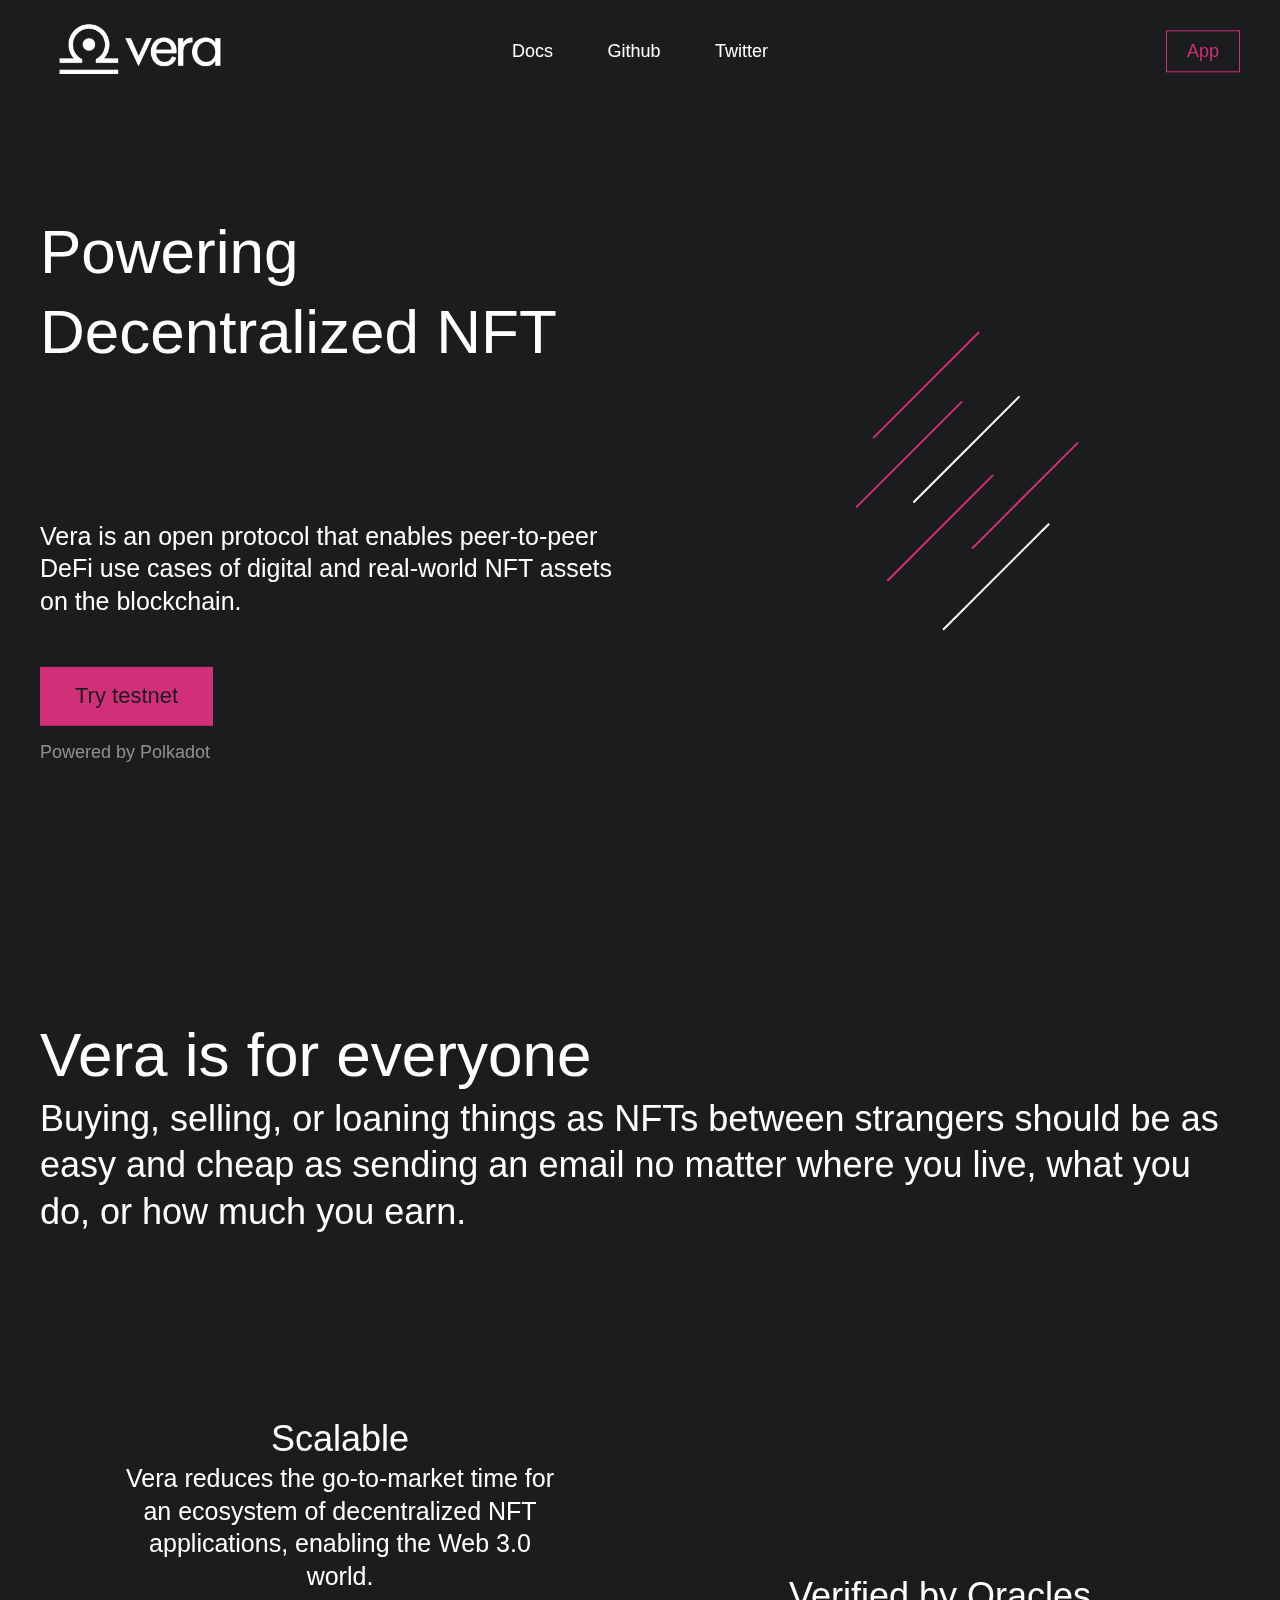
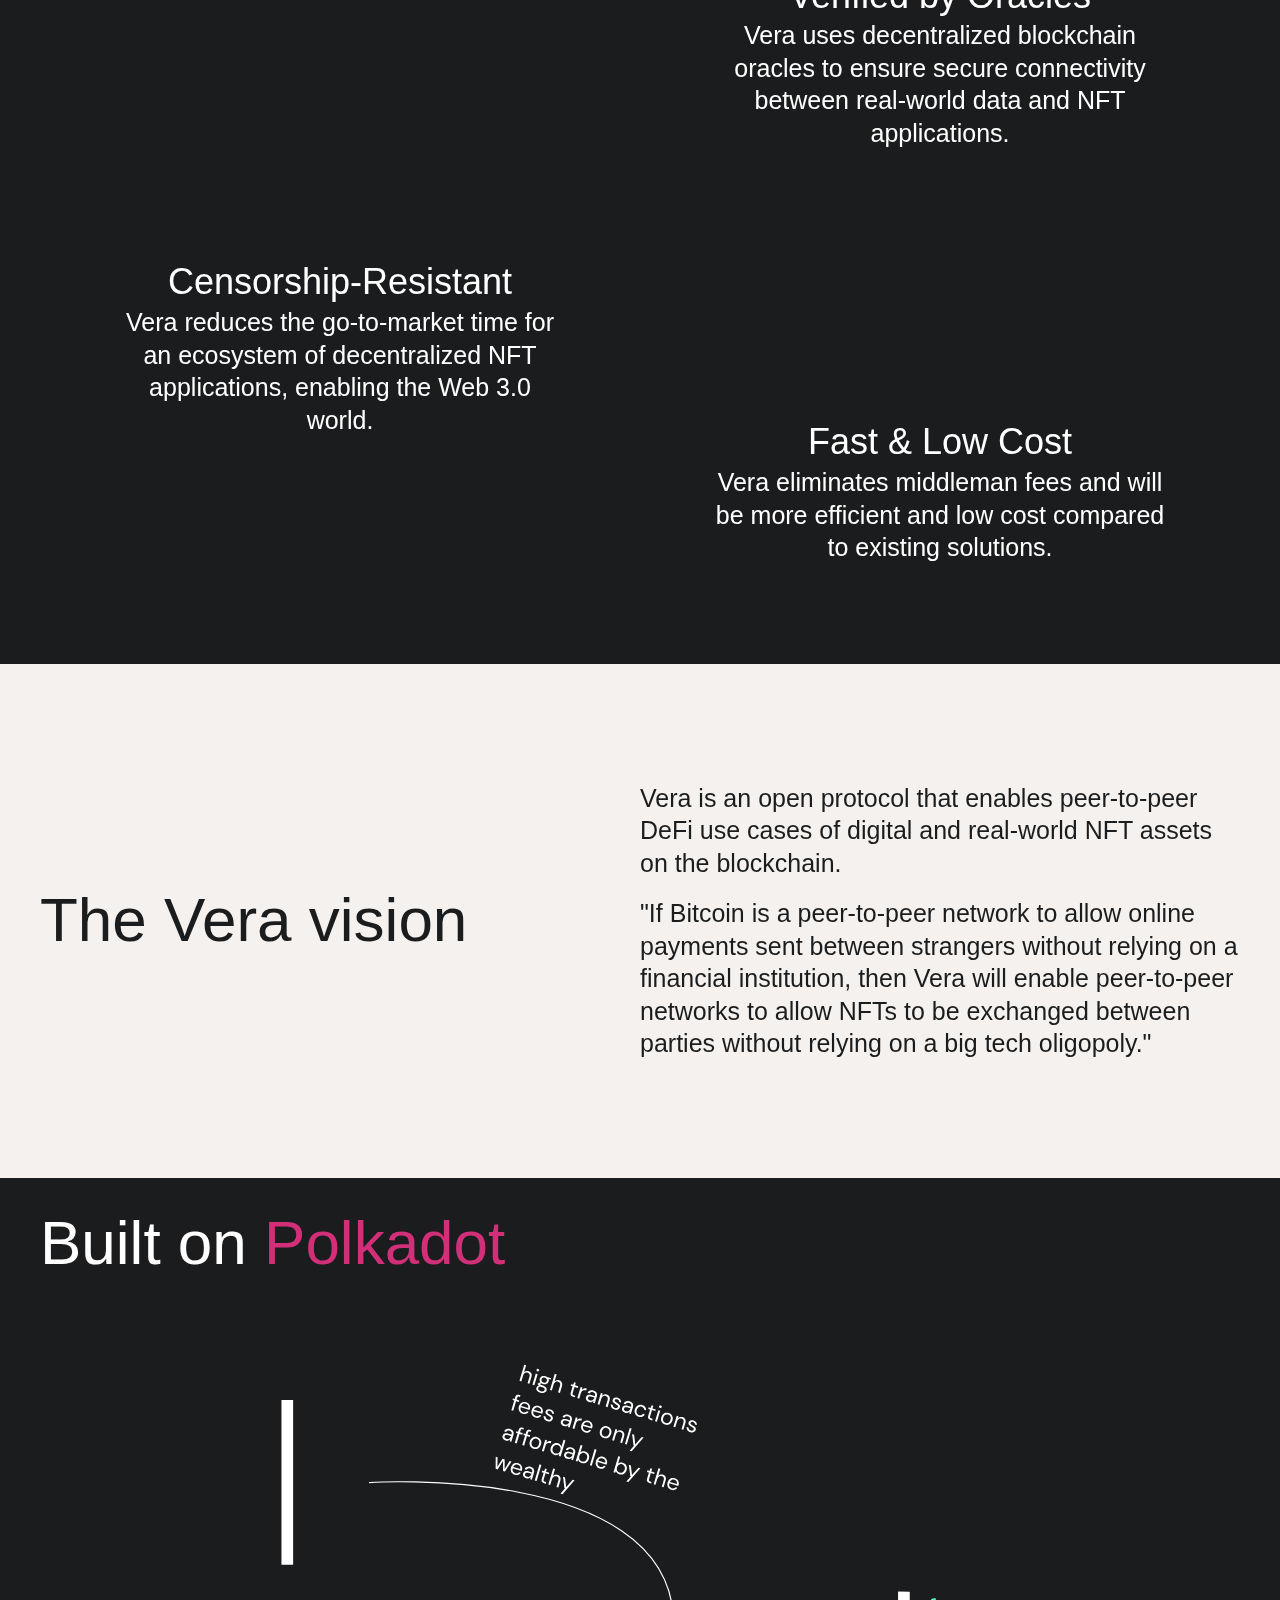
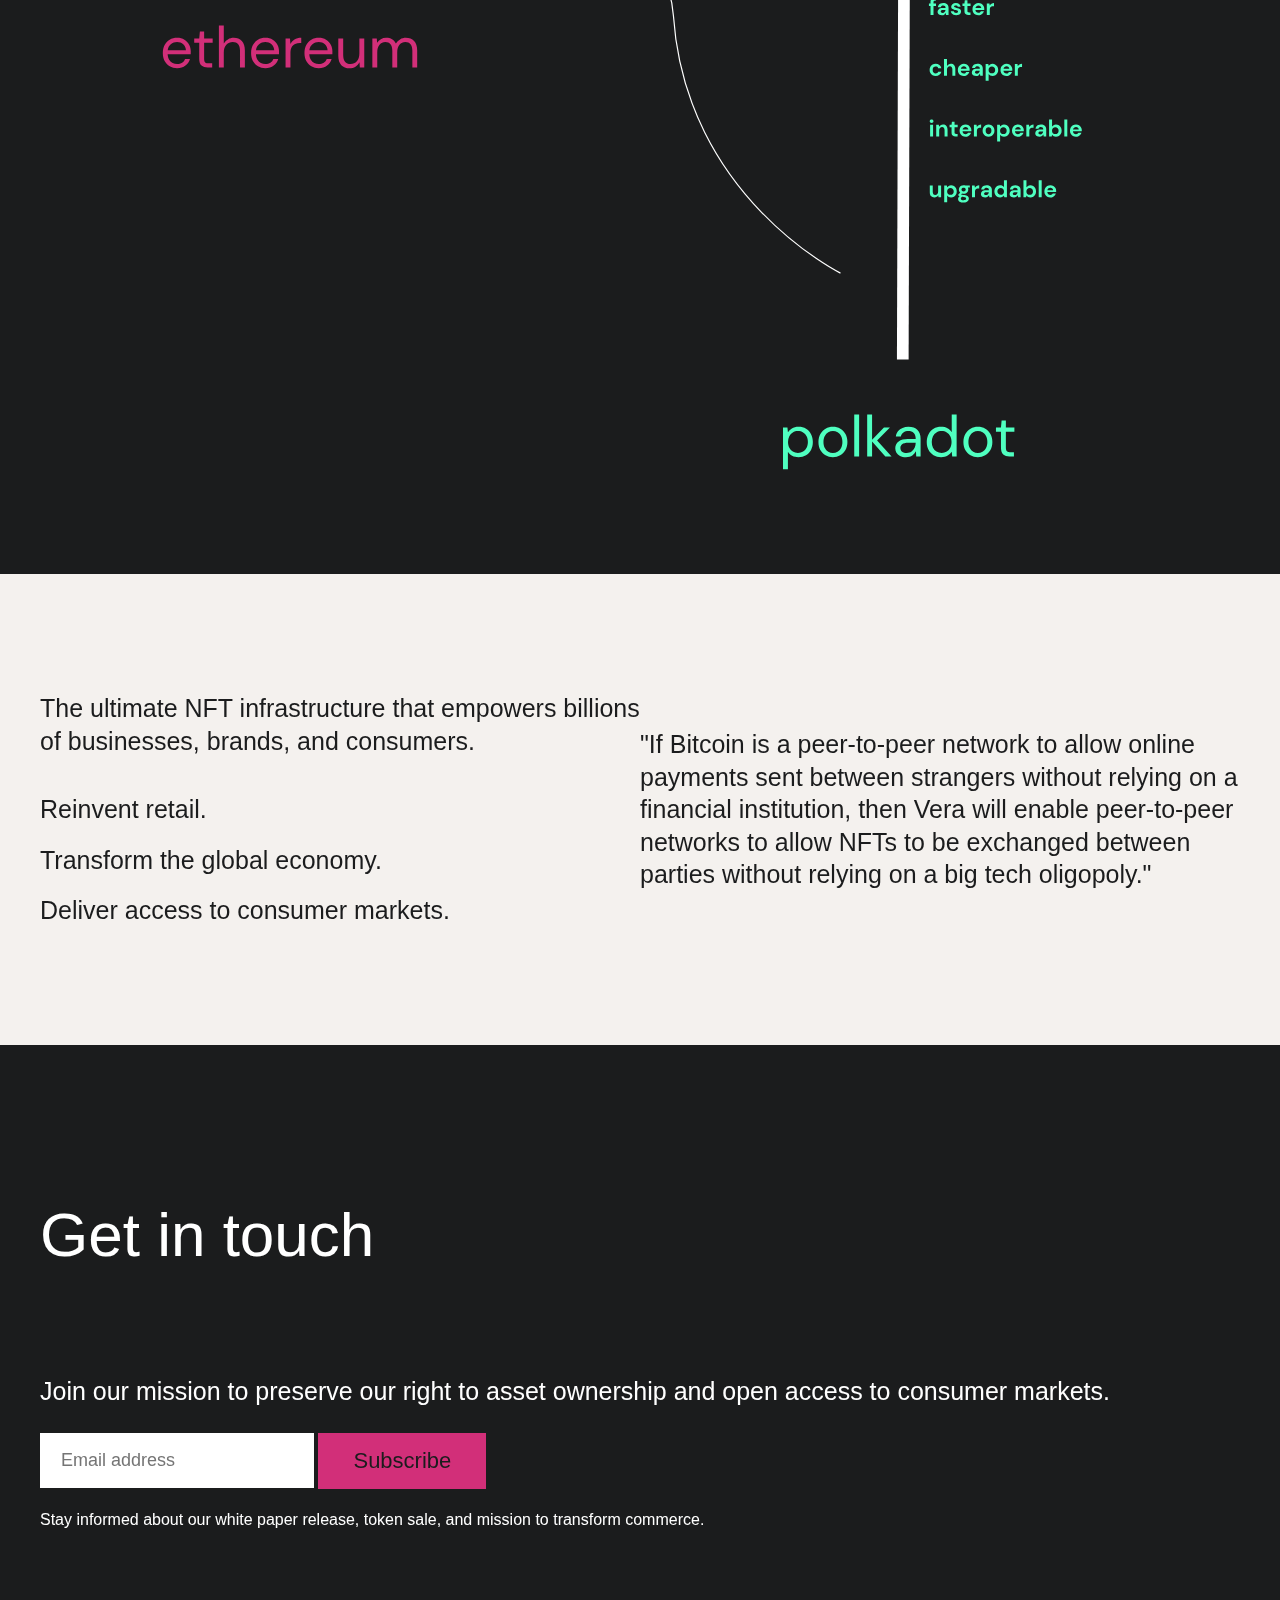
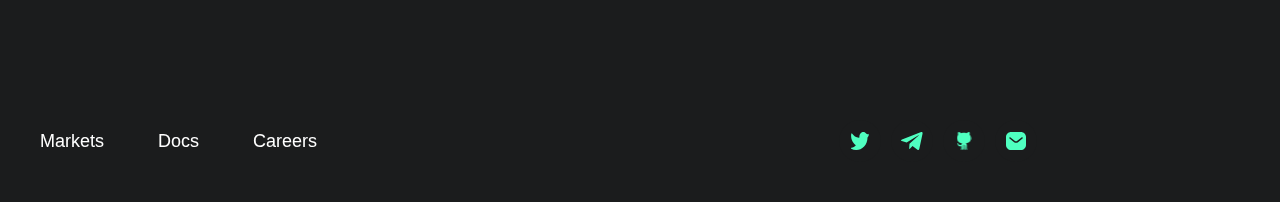
==== parallel.fi/index.html @ 207a3c3a "style fixes" ====
<!DOCTYPE html>
<html>
<head>
	<meta charset="utf-8">
	<title>Vera Protocol | Reconstructing the Real World in Web 3.0</title>
	<meta http-equiv="x-ua-compatible" content="ie=edge">
	<meta name="viewport" content="width=device-width, initial-scale=1.0, minimum-scale=1.0, maximum-scale=1.0">
	<meta name="description" content="The Parallel Protocol is a decentralized lending/borrowing and staking protocol built on top of the Polkadot ecosystem. Our platform will allow users to earn 'double interests' from staking and lending their tokens simultaneously."/>
	<link rel="icon" type="favicon" href="favicon.ico">
	<link rel="stylesheet" type="text/css" href="assets/css/style.css" >
	<script type="text/javascript" src="assets/js/app.js"></script>
</head>
<body>
	<main id="ms">
		<header class="header">
			<div class="container">
				<div class="header__logo">
					<a href="#" class="header__logo__link">
						<mark>Parallel</mark>
						<!-- <svg width="115" height="25" viewBox="0 0 115 21" fill="none" xmlns="http://www.w3.org/2000/svg">
							<desc>Parallel</desc>
							<path d="M25.16 19.7642V1.31763H32.0704C33.5645 1.31763 34.8008 1.56359 35.7791 2.0555C36.7574 2.54741 37.4866 3.22378 37.9669 4.08462C38.4472 4.94547 38.6873 5.91172 38.6873 6.98338C38.6873 8.00233 38.4561 8.94223 37.9936 9.80307C37.5311 10.6463 36.8107 11.3315 35.8324 11.8585C34.8541 12.368 33.6001 12.6228 32.0704 12.6228H28.5752V19.7642H25.16ZM28.5752 9.88213H31.857C33.0487 9.88213 33.9025 9.62739 34.4183 9.11791C34.9519 8.59087 35.2188 7.87935 35.2188 6.98338C35.2188 6.06983 34.9519 5.35832 34.4183 4.84884C33.9025 4.32179 33.0487 4.05827 31.857 4.05827H28.5752V9.88213Z" fill="white"/>
							<path d="M45.0153 20.0805C43.8769 20.0805 42.9431 19.9048 42.2138 19.5534C41.4845 19.1845 40.942 18.7014 40.5862 18.104C40.2305 17.5067 40.0526 16.8479 40.0526 16.1276C40.0526 14.9154 40.5329 13.9316 41.4934 13.1762C42.4539 12.4207 43.8947 12.043 45.8157 12.043H49.1775V11.7268C49.1775 10.8308 48.9196 10.172 48.4038 9.75037C47.8879 9.32873 47.2476 9.11791 46.4827 9.11791C45.789 9.11791 45.1843 9.28481 44.6684 9.6186C44.1526 9.93483 43.8324 10.4092 43.7079 11.0416H40.3728C40.4617 10.0929 40.7819 9.26724 41.3333 8.56451C41.9025 7.86179 42.6318 7.32595 43.5211 6.95702C44.4105 6.57052 45.4066 6.37727 46.5094 6.37727C48.3949 6.37727 49.8801 6.84283 50.9651 7.77394C52.0502 8.70506 52.5927 10.0227 52.5927 11.7268V19.7642H49.6845L49.3643 17.6561C48.973 18.3588 48.4216 18.9385 47.7101 19.3953C47.0164 19.8521 46.1181 20.0805 45.0153 20.0805ZM45.789 17.4452C46.7673 17.4452 47.5233 17.129 48.0569 16.4966C48.6083 15.8641 48.9552 15.0823 49.0975 14.1512H46.1892C45.2821 14.1512 44.6329 14.3181 44.2415 14.6519C43.8502 14.9681 43.6545 15.3634 43.6545 15.8377C43.6545 16.3472 43.8502 16.7425 44.2415 17.0236C44.6329 17.3047 45.1487 17.4452 45.789 17.4452Z" fill="white"/>
							<path d="M55.8517 19.7642V6.6935H58.8934L59.2135 9.14426C59.6938 8.30099 60.343 7.6334 61.1613 7.14149C61.9973 6.63201 62.9756 6.37727 64.0962 6.37727V9.93483H63.1356C62.3886 9.93483 61.7216 10.049 61.1346 10.2774C60.5476 10.5058 60.0851 10.9011 59.7472 11.4633C59.427 12.0254 59.2669 12.8072 59.2669 13.8086V19.7642H55.8517Z" fill="white"/>
							<path d="M70.9928 20.0805C69.8544 20.0805 68.9206 19.9048 68.1913 19.5534C67.462 19.1845 66.9195 18.7014 66.5637 18.104C66.208 17.5067 66.0301 16.8479 66.0301 16.1276C66.0301 14.9154 66.5104 13.9316 67.4709 13.1762C68.4314 12.4207 69.8722 12.043 71.7932 12.043H75.155V11.7268C75.155 10.8308 74.8971 10.172 74.3813 9.75037C73.8655 9.32873 73.2251 9.11791 72.4602 9.11791C71.7665 9.11791 71.1618 9.28481 70.6459 9.6186C70.1301 9.93483 69.8099 10.4092 69.6854 11.0416H66.3503C66.4392 10.0929 66.7594 9.26724 67.3108 8.56451C67.88 7.86179 68.6093 7.32595 69.4987 6.95702C70.388 6.57052 71.3841 6.37727 72.4869 6.37727C74.3724 6.37727 75.8576 6.84283 76.9427 7.77394C78.0277 8.70506 78.5702 10.0227 78.5702 11.7268V19.7642H75.662L75.3418 17.6561C74.9505 18.3588 74.3991 18.9385 73.6876 19.3953C72.9939 19.8521 72.0956 20.0805 70.9928 20.0805ZM71.7665 17.4452C72.7448 17.4452 73.5008 17.129 74.0344 16.4966C74.5858 15.8641 74.9327 15.0823 75.075 14.1512H72.1668C71.2596 14.1512 70.6104 14.3181 70.219 14.6519C69.8277 14.9681 69.6321 15.3634 69.6321 15.8377C69.6321 16.3472 69.8277 16.7425 70.219 17.0236C70.6104 17.3047 71.1262 17.4452 71.7665 17.4452Z" fill="white"/>
							<path d="M81.8292 19.7642V0.790587H85.2444V19.7642H81.8292Z" fill="white"/>
							<path d="M88.734 19.7642V0.790587H92.1492V19.7642H88.734Z" fill="white"/>
							<path d="M102.069 20.0805C100.735 20.0805 99.552 19.7994 98.5203 19.2372C97.4886 18.675 96.6793 17.8844 96.0923 16.8655C95.5053 15.8465 95.2119 14.6695 95.2119 13.3343C95.2119 11.9815 95.4965 10.7781 96.0657 9.72401C96.6526 8.66992 97.4531 7.853 98.4669 7.27325C99.4986 6.67593 100.708 6.37727 102.096 6.37727C103.394 6.37727 104.541 6.65836 105.537 7.22055C106.534 7.78273 107.307 8.55573 107.859 9.53955C108.428 10.5058 108.712 11.5862 108.712 12.7809C108.712 12.9741 108.704 13.1762 108.686 13.387C108.686 13.5978 108.677 13.8174 108.659 14.0458H98.6004C98.6715 15.0647 99.0272 15.8641 99.6676 16.4438C100.326 17.0236 101.117 17.3135 102.042 17.3135C102.736 17.3135 103.314 17.1641 103.776 16.8655C104.257 16.5493 104.612 16.1452 104.844 15.6533H108.312C108.063 16.479 107.645 17.2344 107.058 17.9196C106.489 18.5872 105.778 19.1142 104.924 19.5007C104.088 19.8872 103.136 20.0805 102.069 20.0805ZM102.096 9.11791C101.26 9.11791 100.521 9.35508 99.881 9.82942C99.2407 10.2862 98.8316 10.9889 98.6537 11.9376H105.244C105.191 11.0768 104.87 10.3916 104.283 9.88213C103.696 9.37265 102.967 9.11791 102.096 9.11791Z" fill="white"/>
							<path d="M111.585 19.7642V0.790587H115V19.7642H111.585Z" fill="white"/>
							<path d="M11.1873 20.9854C5.32421 21.2888 0.322107 16.8404 0.0148328 11.0495C-0.0322267 10.1626 0.033562 9.29569 0.199799 8.46231L9.02076 17.1746C9.73245 17.8775 10.8863 17.8775 11.598 17.1746C12.3097 16.4717 12.3097 15.332 11.598 14.6291L1.68032 4.83354C3.46674 2.08591 6.52102 0.198591 10.0746 0.01465C15.9377 -0.288838 20.9399 4.15959 21.2471 9.95049C21.3005 10.9561 21.2088 11.9361 20.99 12.8705L12.1198 4.10959C11.4081 3.40666 10.2542 3.40666 9.54253 4.10959C8.83083 4.81252 8.83083 5.95219 9.54253 6.65511L19.4187 16.4096C17.6129 19.025 14.6351 20.8069 11.1873 20.9854Z" fill="white"/>
						</svg> -->
						<img width="200" height="50" src="./assets/img/logo-vera-white.svg">

					</a>
				</div>
				<nav class="header__navigation">
					<ul>
						<li><a href="https://docs.qa2.us/" target="_blank">Docs</a></li>
						<li><a href="https://github.com/VeraProtocol" target="_blank">Github</a></li>
						<li><a href="https://twitter.com/veraprotocol" target="_blank">Twitter</a></li>
						<li><a href="#footer" class="scroller">Social</a></li>
					</ul>
				</nav>
				<div class="header__link">
					<a href="http://18.219.122.155/" class="btn outline" target="_blank">App</a>
				</div>
				<div class="header__mobile">
					<a href="#" id="menu">
						<span></span><span></span><span></span>
					</a>
				</div>
			</div>
		</header>
		<section class="main">
			<div class="container">
				<div class="grid">
					<div class="grid__child">
						
						<div class="main__content">
							
						<h1 class="main__content__title">
							<br>
							Powering Decentralized NFT
								<div class="main__content__title__rotate" id="rotator">
									<span><b>Lending</b></span>
									<span><b>Leasing</b></span>
									<span><b>Exchange</b></span>
								</div>
							</h1>
						</div>
						<div class="main__footer">
							<p>Vera is an open protocol that enables peer-to-peer DeFi use cases of digital and real-world NFT assets on the blockchain.</p>
							<!-- <p><span class="counter pink">$4,324,234,234.234</span> supplied in DOT (testnet)</p>
							<p><span class="counter green">$3,234,234,233.23</span> staked in DOT (testnet)</p> -->
							<div class="row">
							<a href="http://18.219.122.155/" target="_blank" class="btn solid">Try testnet</a>
						</div>
							<small class="pink">Powered by Polkadot</small>
						</div>


					</div>
					<div class="grid__child">
						<div class="svg mainlist"><span></span><span></span><span></span><span></span><span></span><span></span></div>
					</div>
				</div>
			</div>
		</section>
		<section class="solution">
			<div class="container">


				<h2>Vera is for everyone</h2>
				<h3>Buying, selling, or loaning things as NFTs between strangers should be as easy and cheap as sending an email no matter where you live, what you do, or how much you earn.
				</h3>
				<br>
				<br>
				<div class="grid">
					<div class="grid__child">
						<div class="solution__item">
							<div class="svg lend"><span></span><span></span><span></span></div>

							<h3>Scalable</h3>
							<p>Vera reduces the go-to-market time for an ecosystem of decentralized NFT applications, enabling the Web 3.0 world.</p>
						</div>
					</div>
					<div class="grid__child">
						<div class="solution__item">
							<div class="svg stake">
								<span class="dot"></span><div class="stake__container"><span></span><span></span><span></span><span></span><span></span><span></span><span></span><span></span></div></div>

							<h3>Verified by Oracles</h3>
							<p>Vera uses decentralized blockchain oracles to ensure secure connectivity between real-world data and NFT applications.</p>
						</div>
					</div>
				</div>
				<div class="grid">
					<div class="grid__child">
						<div class="solution__item">
							<div class="svg padlock">
								<div class="padlock__container">
									<div class="padlock__box">
										<span class="padlock__box__candlehide"></span>
										<span class="padlock__box__candle"></span>
										<span class="padlock__box__shadow"></span>

									</div>
									<span class="bg"></span>
								</div>

							</div>

							<h3>Censorship-Resistant</h3>
							<p>Vera reduces the go-to-market time for an ecosystem of decentralized NFT applications, enabling the Web 3.0 world.</p>
						</div>
					</div>
					<div class="grid__child">
						<div class="solution__item">
							<div class="svg double">
								<div class="circleone"></div>
								<div class="circletwo"></div>

							</div>

							<h3>Fast & Low Cost</h3>
							<p>Vera eliminates middleman fees and will be more efficient and low cost compared to existing solutions.</p>
						</div>
					</div>
				</div>
			</div>
		</section>
		<section class="lighter">
			<div class="container">
				<div class="grid">
					<div class="grid__child">
						<h2>The Vera vision</h2>
					</div>
					<div class="grid__child">
						<p>Vera is an open protocol that enables peer-to-peer DeFi use cases of digital and real-world NFT assets on the blockchain.</p>
						<p>"If Bitcoin is a peer-to-peer network to allow online payments sent between strangers without relying on a financial institution, then Vera will enable peer-to-peer networks to allow NFTs to be exchanged between parties without relying on a big tech oligopoly."</p>
						
						<br><br>

					</div>
				</div>
			</div>
			<!-- <div id="bg">
			  <div class="bg circle"></div><div class="bg circle"></div><div class="bg circle"></div><div class="bg circle"></div><div class="bg circle"></div><div class="bg triangle"></div><div class="bg triangle"></div><div class="bg triangle"></div><div class="bg triangle"></div><div class="bg triangle"></div><div class="bg circle"></div><div class="bg circle"></div><div class="bg circle"></div><div class="bg circle"></div><div class="bg circle"></div><div class="bg triangle"></div><div class="bg triangle"></div><div class="bg triangle"></div><div class="bg triangle"></div><div class="bg triangle"></div>
			</div> -->
		</section>
		<section class="built">
			<div class="container">
				<h2>Built on <strong>Polkadot</strong></h2>
				<!-- <h1>dsasas asd asd </h1> -->
				<img alt="A solution for everyone" class="solution__image" width="960" height="760" src="assets/img/sections/blockchain.svg">
			</div>
		</section>
		<!-- <section class="modular">
			<div class="container">
				<h2>Learn More About Our product: </h2>
				<div class="grid">
					<div class="grid__child">
						<ul class="modular__links">
							<li>
								<a class="underline" href="#" target="_blank">Testnet</a>
							</li>
							<li>
								<a class="underline" href="">Whitepaper (soon)</a>
							</li>
							<li>
								<a class="underline" href="#" target="_blank">Docs</a>
							</li>
						</ul>
					</div>
					<div class="grid__child">
						<div class="solutions__interest">
							<p >Get notified when our <br>product launches:</p>
							<a href="#getintouch" class="btn solid scroller">Subscribe</a>
							<a class="btn solid pinker" href="#" target="_blank">Follow us</a>
						</div>
					</div>

				</div>
			</div>
		</section> -->
		<section class="lighter">
			<div class="container">
				<div class="grid">
					<div class="grid__child">
						<p>The ultimate NFT infrastructure that empowers billions of businesses, brands, and consumers.</p>
						<br></br>
						<p>Reinvent retail.</p>
						<p>Transform the global economy.</p>
						<p>Deliver access to consumer markets.</p>
					</div>
					<div class="grid__child">
						<p>"If Bitcoin is a peer-to-peer network to allow online payments sent between strangers without relying on a financial institution, then Vera will enable peer-to-peer networks to allow NFTs to be exchanged between parties without relying on a big tech oligopoly."</p>
						
						<!-- <div class="svg rounds">
							<img src="[data-uri]">
							<div class="rounds__first"></div>
							<div class="rounds__second"></div>
						</div> -->
					</div>
				</div>
			</div>
		</section>
		<!-- <section class="team">
			<div class="container">
				<h2>Team</h2>
				<div class="grid" data-grid="4">
					<div class="grid__child">
						<div class="team__profile">
							<img width="139" height="126" src="assets/img/icons/team.png">
							<p class="team__profile__title">Yubo</p>
						</div>
					</div>
					<div class="grid__child">
						<div class="team__profile">
							<img width="139" height="126" src="assets/img/icons/team.png">
							<p class="team__profile__title">Zhou</p>
						</div>
					</div>
					<div class="grid__child">
						<div class="team__profile">
							<img width="139" height="126" src="assets/img/icons/team.png">
							<p class="team__profile__title">Remi</p>
						</div>
					</div>
					<div class="grid__child">
						<div class="team__profile">
							<img width="139" height="126" src="assets/img/icons/team.png">
							<p class="team__profile__title">R</p>
						</div>
					</div>
					<div class="grid__child">
						<div class="team__profile">
							<img width="139" height="126" src="assets/img/icons/team.png">
							<p class="team__profile__title">KC</p>
						</div>
					</div>
					<div class="grid__child">
						<div class="team__profile">
							<img width="139" height="126" src="assets/img/icons/team.png">
							<p class="team__profile__title">CJ</p>
						</div>
					</div>
					<div class="grid__child">
						<div class="team__profile">
							<img width="139" height="126" src="assets/img/icons/team.png">
							<p class="team__profile__title">Hai</p>
						</div>
					</div>
					<div class="grid__child">
						<div class="team__profile">
							<img width="139" height="126" src="assets/img/icons/team.png">
							<p class="team__profile__title">Li</p>
						</div>
					</div>
				</div>
			</div>
		</section> -->
		<section class="getintouch" id="getintouch">
			<div class="container">
				<h2>Get in touch</h2>
				<!-- <p>if you are a large token holder or validator, we’d love to get in touch! <br>Please reach us out at team@parallel.fi</p> -->
				<form class="suscribe" action="#" method="post" autocomplete="off">
					<p>Join our mission to preserve our right to asset ownership and open access to consumer markets.</p>
					<div class="suscribe__form">
						<div id="mce-responses" class="clear">
							<div class="response" id="mce-error-response" style="display:none"></div>
							<div class="response" id="mce-success-response" style="display:none"></div>
						</div>
						<input type="#" type="email" value="" name="EMAIL" id="mce-EMAIL" placeholder="Email address">
						<button type="submit" class="btn solid" name="subscribe" id="mc-embedded-subscribe">Subscribe</button>
						<br><br>
						<h5>Stay informed about our white paper release, token sale, and mission to transform commerce.</h5>
					</div>
				</form>
			</div>
		</section>
		<footer class="footer" id="footer">
			<div class="container">
				<div class="grid">
					<div class="grid__child">
						<nav class="footer__links">
							<ul>
								<li>
									<a href="#">Markets</a>
								</li>
								<li>
									<a href="https://docs.qa2.us/" target="_blank">Docs</a>
								</li>
								<li>
									<a href="#" target="_blank">Careers</a>
								</li>
							</ul>
						</nav>
					</div>
					<div class="grid__child">
						<nav class="footer__social">
							<ul>
								<li>
									<a href="https://twitter.com/veraprotocol" target="_blank">
										<svg width="18" height="18" viewBox="0 0 18 18" fill="none" xmlns="http://www.w3.org/2000/svg">
											<path d="M5.07303 17.993C6.55074 18.0487 8.02338 17.7704 9.4039 17.1745C10.7844 16.5787 12.0448 15.6774 13.1106 14.524C14.1764 13.3706 15.0259 11.9884 15.609 10.4591C16.1921 8.92983 16.4969 7.28452 16.5055 5.6204C17.1827 4.67717 17.6855 3.5911 17.9845 2.42601C18.0068 2.33396 18.005 2.23661 17.9793 2.14569C17.9536 2.05476 17.9051 1.97414 17.8396 1.91352C17.7742 1.85291 16.3195 3.25687 16.2353 3.24602C16.151 3.23517 17.4408 1.80998 17.3649 1.85237C17.0106 2.04432 16.6118 2.10633 16.2245 2.02965C15.8373 1.95297 15.4811 1.74147 15.2063 1.42496C14.8555 0.992565 14.4312 0.643828 13.9584 0.399408C13.4856 0.154989 12.9741 0.0198604 12.4541 0.00202928C11.9341 -0.0158019 11.4162 0.0840274 10.9311 0.295602C10.446 0.507176 10.0036 0.82619 9.63001 1.23374C9.11855 1.79125 8.74392 2.4882 8.54254 3.25687C8.34117 4.02553 8.31989 4.83975 8.48077 5.6204C5.13299 5.84536 2.83451 4.05695 0.995721 1.60492C0.940481 1.53451 0.868219 1.48373 0.787762 1.45878C0.707304 1.43383 0.622131 1.43578 0.542646 1.46441C0.46316 1.49304 0.392801 1.5471 0.34016 1.61999C0.28752 1.69288 0.254877 1.78145 0.246216 1.87487C-0.104082 4.06193 0.14861 6.31726 0.970356 8.33796C1.7921 10.3587 3.14355 12.048 4.84318 13.179C3.70357 14.65 2.1032 15.5687 0.376131 15.7435C0.283604 15.7607 0.19819 15.8101 0.131844 15.8848C0.0654969 15.9594 0.0215382 16.0555 0.00611911 16.1596C-0.00929994 16.2637 0.00459264 16.3707 0.0458525 16.4655C0.0871123 16.5603 0.153674 16.6382 0.236223 16.6883C1.73875 17.5334 3.39337 17.9798 5.07303 17.993Z" fill="#4FFFC0"/>
										</svg>
									</a>
								</li>
								<li>
									<a href="https://t.me/veraprotocol" target="_blank">
										<svg width="22" height="18" viewBox="0 0 22 18" fill="none" xmlns="http://www.w3.org/2000/svg">
											<path d="M8.47542 11.8632L8.11812 16.8888C8.62932 16.8888 8.85071 16.6692 9.11621 16.4055L11.5129 14.115L16.4791 17.7519C17.3899 18.2595 18.0316 17.9922 18.2773 16.914L21.537 1.63926L21.5379 1.63836C21.8268 0.291963 21.0511 -0.234534 20.1637 0.0957645L1.00275 7.43163C-0.304938 7.93922 -0.285138 8.66822 0.780456 8.99852L5.67913 10.5222L17.0578 3.40235C17.5933 3.04775 18.0802 3.24395 17.6797 3.59855L8.47542 11.8632Z" fill="#4FFFC0"/>
										</svg>
									</a>
								</li>
								<li>
									<a href="https://github.com/VeraProtocol" target="_blank">
										<svg width="15" height="18" viewBox="0 0 15 18" fill="none" xmlns="http://www.w3.org/2000/svg">
											<path d="M14.2745 7.54786C14.3413 7.12522 14.3829 6.6618 14.3934 6.14216C14.3894 3.914 13.3228 3.12557 13.1175 2.75595C13.4198 1.0677 13.0675 0.299763 12.9036 0.0368787C12.2993 -0.177641 10.8009 0.590554 9.98226 1.13133C8.64749 0.740613 5.82672 0.778748 4.7689 1.23246C2.81716 -0.16508 1.78488 0.0480108 1.78488 0.0480108C1.78488 0.0480108 1.11751 1.24472 1.60845 2.99544C0.966285 3.81377 0.487639 4.39234 0.487639 5.927C0.487639 6.29455 0.510467 6.64187 0.549204 6.97602C1.10224 9.88385 3.40634 11.1383 5.66963 11.3547C5.32904 11.6134 4.92016 12.1032 4.8636 12.6707C4.43565 12.9473 3.57482 13.0388 2.90543 12.8284C1.9675 12.532 1.60845 10.6747 0.203881 10.9396C-0.100035 10.9965 -0.039635 11.1969 0.223551 11.3678C0.651463 11.6454 1.05448 11.9904 1.36513 12.7287C1.60371 13.2955 2.10553 14.3076 3.69209 14.3076C4.32192 14.3076 4.76307 14.2331 4.76307 14.2331C4.76307 14.2331 4.77507 15.6775 4.77507 16.2409C4.77507 16.8892 3.90014 17.0712 3.90014 17.3822C3.90014 17.5059 4.18973 17.5177 4.42245 17.5177C4.88237 17.5177 5.83928 17.1346 5.83928 16.4607C5.83928 15.9253 5.84782 14.126 5.84782 13.8108C5.84782 13.1223 6.2168 12.9031 6.2168 12.9031C6.2168 12.9031 6.26197 16.5785 6.128 17.0713C5.97091 17.6507 5.68633 17.5684 5.68633 17.8263C5.68633 18.2111 6.83674 17.9204 7.21832 17.078C7.51351 16.42 7.38131 12.8158 7.38131 12.8158L7.68907 12.8091C7.68907 12.8091 7.6926 14.4598 7.682 15.2139C7.6709 15.995 7.59031 16.9825 8.05425 17.4485C8.35876 17.755 9.29168 18.2929 9.29168 17.8013C9.29168 17.5165 8.63839 17.2811 8.63839 16.5094V12.9543C9.03527 12.9543 9.11729 14.1229 9.11729 14.1229L9.26036 16.2939C9.26036 16.2939 9.16536 17.0861 10.1162 17.4168C10.4518 17.5343 11.1699 17.5663 11.2036 17.369C11.2373 17.1711 10.3389 16.8786 10.3304 16.2654C10.3258 15.892 10.3471 15.6734 10.3471 14.049C10.3471 12.4255 10.129 11.8249 9.36905 11.3463C11.573 11.1202 13.8621 10.1359 14.2745 7.54786Z" fill="#4FFFC0"/>
										</svg>

									</a>
								</li-->
<!-- 
								<li>
									<a href="#" target="_blank">
										<svg width="18" height="18" viewBox="0 0 18 18" fill="none" xmlns="http://www.w3.org/2000/svg">
											<g clip-path="url(#clip0)">
											<path d="M17.9955 18.0002V17.9994H18V11.3979C18 8.16841 17.3048 5.68066 13.5293 5.68066C11.7143 5.68066 10.4963 6.67666 9.99901 7.62091H9.94651V5.98216H6.36676V17.9994H10.0943V12.0489C10.0943 10.4822 10.3913 8.96716 12.3315 8.96716C14.2433 8.96716 14.2718 10.7552 14.2718 12.1494V18.0002H17.9955Z" fill="#4FFFC0"/>
											<path d="M0.296997 5.98291H4.029V18.0002H0.296997V5.98291Z" fill="#4FFFC0"/>
											<path d="M2.1615 0C0.96825 0 0 0.96825 0 2.1615C0 3.35475 0.96825 4.34325 2.1615 4.34325C3.35475 4.34325 4.323 3.35475 4.323 2.1615C4.32225 0.96825 3.354 0 2.1615 0V0Z" fill="#4FFFC0"/>
											</g>
											<defs>
											<clipPath id="clip0">
											<rect width="18" height="18" fill="white"/>
											</clipPath>
											</defs>
										</svg>
									</a>
								</li>
								<li>
									<a href="#" target="_blank">
										<svg width="24" height="18" viewBox="0 0 24 18" fill="none" xmlns="http://www.w3.org/2000/svg">
											<path d="M21.6603 2.11547L23.5385 0.379895V0H17.032L12.395 11.1486L7.1194 0H0.297173V0.379895L2.49115 2.93116C2.70496 3.11968 2.81677 3.39537 2.78833 3.67295V13.6989C2.856 14.0599 2.73438 14.4313 2.47154 14.6937L0 17.5869V17.9621H7.0076V17.5822L4.53606 14.6937C4.26831 14.4303 4.14179 14.0656 4.19573 13.6989V5.02674L10.3471 17.9668H11.0621L16.3514 5.02674V15.3351C16.3514 15.6069 16.3514 15.6628 16.167 15.8409L14.2643 17.6192V18H23.4953V17.6201L21.6613 15.8855C21.5004 15.768 21.4171 15.5709 21.4514 15.3796V2.62137C21.4171 2.42905 21.4994 2.232 21.6603 2.11547V2.11547Z" fill="#4FFFC0"/>
										</svg>
									</a>
								</li> -->
								<li>
									<a href="mailto:hello@veraprotocol.org" target="_blank">
										<svg width="20" height="18" viewBox="0 0 20 18" fill="none" xmlns="http://www.w3.org/2000/svg">
											<path d="M14.939 0C16.28 0 17.57 0.53 18.519 1.481C19.469 2.43 20 3.71 20 5.05V12.95C20 15.74 17.73 18 14.939 18H5.06C2.269 18 0 15.74 0 12.95V5.05C0 2.26 2.259 0 5.06 0H14.939ZM16.07 5.2C15.86 5.189 15.66 5.26 15.509 5.4L11 9C10.42 9.481 9.589 9.481 9 9L4.5 5.4C4.189 5.17 3.759 5.2 3.5 5.47C3.23 5.74 3.2 6.17 3.429 6.47L3.56 6.6L8.11 10.15C8.67 10.59 9.349 10.83 10.06 10.83C10.769 10.83 11.46 10.59 12.019 10.15L16.53 6.54L16.61 6.46C16.849 6.17 16.849 5.75 16.599 5.46C16.46 5.311 16.269 5.22 16.07 5.2Z" fill="#4FFFC0"/>
										</svg>

									</a>
								</li>
							</ul>
						</nav>
					</div>
				</div>
			</div>
		</footer>
	</main>
	<!-- <script> ms.init({cancelOnTouch: true, wrapperDamper: 0.06}); </script> -->

</body>
</html>
---- parallel.fi/assets/css/style.css ----
@import url("https://fonts.googleapis.com/css2?family=DM+Sans&display=swap");
html, body, div, span, applet, object, iframe,
h1, h2, h3, h4, h5, h6, p, blockquote, pre,
a, abbr, acronym, address, big, cite, code,
del, dfn, em, img, ins, kbd, q, s, samp,
small, strike, strong, sub, sup, tt, var,
b, u, i, center,
dl, dt, dd, ol, ul, li,
fieldset, form, label, legend,
table, caption, tbody, tfoot, thead, tr, th, td,
article, aside, canvas, details, embed,
figure, figcaption, footer, header, hgroup,
menu, nav, output, ruby, section, summary,
time, mark, audio, video {
  margin: 0;
  padding: 0;
  border: 0;
  font-size: 100%;
  font: inherit;
  font-family: inherit;
  vertical-align: baseline;
  color: inherit; }

a {
  text-decoration: none; }

p {
  color: inherit; }

/* HTML5 display-role reset for older browsers */
article, aside, details, figcaption, figure,
footer, header, hgroup, menu, nav, section {
  display: block; }

body {
  line-height: 1; }

ol, ul {
  list-style: none; }

blockquote, q {
  quotes: none; }

blockquote:before, blockquote:after,
q:before, q:after {
  content: '';
  content: none; }

table {
  border-collapse: collapse;
  border-spacing: 0; }

.grid, section, .header, .header__navigation ul li, .getintouch form .suscribe__form input, .getintouch form .suscribe__form button {
  -webkit-box-sizing: border-box;
  -moz-box-sizing: border-box;
  box-sizing: border-box; }

.header {
  max-width: 100%;
  width: 100%; }

.grid__child, .btn.solid, .header__navigation, .header__navigation ul li, .modular__links li a {
  display: inline-block;
  vertical-align: middle; }

.svg.rounds > div, .svg.stake .dot, .svg.stake .stake__container, .svg.double .circleone, .svg.double .circletwo, .footer__social ul li a svg {
  top: 50%;
  left: 50%;
  -webkit-transform: translate(-50%, -50%);
  -ms-transform: translate(-50%, -50%);
  transform: translate(-50%, -50%); }

.svg.stake .stake__container span:first-of-type + span + span + span, .svg.stake .stake__container span:first-of-type + span + span + span + span + span + span + span, .header__navigation ul li a:before, .footer__links ul li a:before {
  -webkit-transform: translateX(-50%);
  -ms-transform: translateX(-50%);
  transform: translateX(-50%); }

.svg.stake .stake__container span:first-of-type + span, .svg.stake .stake__container span:first-of-type + span + span + span + span + span, .header__logo, .header__link, .main > .container {
  top: 50%;
  -webkit-transform: translateY(-50%);
  -ms-transform: translateY(-50%);
  transform: translateY(-50%); }

.header__logo__link mark {
  overflow: hidden;
  width: 0px;
  height: 0px;
  text-indent: 100%;
  white-space: nowrap;
  display: block; }

.container {
  position: relative;
  max-width: 1200px;
  margin: 0px auto; }
  @media only screen and (max-width: 1250px) {
    .container {
      max-width: 940px; } }
  @media only screen and (max-width: 1250px) {
    .container {
      max-width: 100%;
      padding: 0px 25px; } }
  @media only screen and (max-width: 767px) {
    .container {
      padding: 0px 15px; } }

.grid {
  font-size: 0px; }
  .grid:after {
    display: table;
    clear: both;
    content: ''; }
  .grid__child {
    max-width: 50%;
    width: 100%; }
    .grid__child:first-of-type {
      text-align: left; }
      .grid__child:first-of-type + div {
        text-align: center; }
    @media only screen and (max-width: 767px) {
      .grid__child {
        max-width: 100%; } }
  [data-grid='4'] .grid__child {
    max-width: 25%;
    text-align: center; }
    @media only screen and (max-width: 767px) {
      [data-grid='4'] .grid__child {
        max-width: 50%; } }

.center {
  text-align: center; }

.right {
  text-align: right; }

.left {
  text-align: left; }

body {
  font-family: 'DM Sans', sans-serif;
  line-height: 1.3; }

h1, h2 {
  font-size: 62px; }
  @media only screen and (max-width: 1250px) {
    h1, h2 {
      font-size: 50px; } }
  @media only screen and (max-width: 767px) {
    h1, h2 {
      font-size: 40px; } }
  @media only screen and (max-width: 320px) {
    h1, h2 {
      font-size: 35px; } }

h3 {
  font-size: 36px; }
  @media only screen and (max-width: 1250px) {
    h3 {
      font-size: 29px; } }
  @media only screen and (max-width: 767px) {
    h3 {
      font-size: 25px; } }

p {
  font-size: 25px; }
  @media only screen and (max-width: 1250px) {
    p {
      font-size: 20px; } }
  @media only screen and (max-width: 767px) {
    p {
      font-size: 17px; } }

ul li a {
  font-size: 18px; }
  @media only screen and (max-width: 1250px) {
    ul li a {
      font-size: 15px; } }
  @media only screen and (max-width: 767px) {
    ul li a {
      font-size: 13px; } }

.pink {
  color: #D22F79; }

.green {
  color: #D22F79; }

.white {
  color: #fff; }

body {
  background: #1B1C1D;
  color: #fff; }

svg, main, path {
  will-change: transform; }

section {
  padding: 100px 0px; }
  @media only screen and (max-width: 767px) {
    section {
      padding: 50px 0px; } }

.btn.outline {
  border: 1px solid #D22F79;
  font-size: 18px;
  color: #D22F79;
  padding: 10px 20px;
  -webkit-transition: all 0.5s ease;
  transition: all 0.5s ease; }
  @media only screen and (max-width: 767px) {
    .btn.outline {
      font-size: 15px;
      padding: 8px 16px; } }
  @media only screen and (min-width: 1024px) {
    .btn.outline:hover {
      background: #D22F79;
      color: #fff; } }
.btn.solid {
  font-size: 22px;
  background: #D22F79;
  color: #1B1C1D;
  padding: 15px 35px;
  -webkit-transition: all 0.5s ease;
  transition: all 0.5s ease; }
  @media only screen and (max-width: 767px) {
    .btn.solid {
      font-size: 15px;
      padding: 8px 16px; } }
  @media only screen and (min-width: 1024px) {
    .btn.solid:hover {
      background: #D22F79;
      color: #fff; } }
  .btn.solid.pinker {
    background: #D22F79;
    -webkit-transition: all 0.5s ease;
    transition: all 0.5s ease; }
    @media only screen and (min-width: 1024px) {
      .btn.solid.pinker:hover {
        background: #D22F79; } }

@-webkit-keyframes logo {
  0% {
    transform: translate3d(0, 0, 0); }
  50% {
    transform: translate3d(0, 2px, 0); }
  100% {
    transform: translate3d(0, 0, 0); } }
@keyframes logo {
  0% {
    transform: translate3d(0, 0, 0); }
  50% {
    transform: translate3d(0, 2px, 0); }
  100% {
    transform: translate3d(0, 0, 0); } }
@-webkit-keyframes svg-mainlist {
  0% {
    width: 0px; }
  100% {
    width: 150px; } }
@keyframes svg-mainlist {
  0% {
    width: 0px; }
  100% {
    width: 150px; } }
@-webkit-keyframes rotates {
  0% {
    -webkit-transform: rotate(0deg);
    transform: rotate(0deg); }
  50% {
    -webkit-transform: rotate(90deg);
    transform: rotate(90deg); }
  100% {
    -webkit-transform: rotate(360deg);
    transform: rotate(360deg); } }
@keyframes rotates {
  0% {
    -webkit-transform: rotate(0deg);
    transform: rotate(0deg); }
  50% {
    -webkit-transform: rotate(90deg);
    transform: rotate(90deg); }
  100% {
    -webkit-transform: rotate(360deg);
    transform: rotate(360deg); } }
@-webkit-keyframes sizing {
  0% {
    width: 90%;
    height: 90%; }
  100% {
    width: 50%;
    height: 50%; } }
@keyframes sizing {
  0% {
    width: 90%;
    height: 90%; }
  100% {
    width: 50%;
    height: 50%; } }
@-webkit-keyframes lend {
  0% {
    height: 0%; }
  100% {
    height: 100%; } }
@keyframes lend {
  0% {
    height: 0%; }
  100% {
    height: 100%; } }
@-webkit-keyframes stake {
  0% {
    -webkit-transform: rotate(0deg) scale(0);
    transform: rotate(0deg) scale(0); }
  50% {
    -webkit-transform: rotate(90deg) scale(1);
    transform: rotate(90deg) scale(1); }
  100% {
    -webkit-transform: rotate(360deg) scale(0.95);
    transform: rotate(360deg) scale(0.95); } }
@keyframes stake {
  0% {
    -webkit-transform: rotate(0deg) scale(0);
    transform: rotate(0deg) scale(0); }
  50% {
    -webkit-transform: rotate(90deg) scale(1);
    transform: rotate(90deg) scale(1); }
  100% {
    -webkit-transform: rotate(360deg) scale(0.95);
    transform: rotate(360deg) scale(0.95); } }
@-webkit-keyframes double {
  0% {
    -webkit-transform: rotate(0deg) scale(0);
    transform: rotate(0deg) scale(0); }
  100% {
    -webkit-transform: rotate(360deg) scale(0.95);
    transform: rotate(360deg) scale(0.95); } }
@keyframes double {
  0% {
    -webkit-transform: rotate(0deg) scale(0);
    transform: rotate(0deg) scale(0); }
  100% {
    -webkit-transform: rotate(360deg) scale(0.95);
    transform: rotate(360deg) scale(0.95); } }
@-webkit-keyframes rotateText {
  0% {
    transform: translate3d(0, 0, 0); }
  25% {
    transform: translate3d(0, -70px, 0); }
  50% {
    transform: translate3d(0, -70px, 0); }
  75% {
    transform: translate3d(0, -70px, 0); }
  100% {
    transform: translate3d(0, -70px, 0); } }
@keyframes rotateText {
  0% {
    transform: translate3d(0, 0, 0); }
  25% {
    transform: translate3d(0, -70px, 0); }
  50% {
    transform: translate3d(0, -70px, 0); }
  75% {
    transform: translate3d(0, -70px, 0); }
  100% {
    transform: translate3d(0, -70px, 0); } }
@-webkit-keyframes rotateText {
  0% {
    transform: translate3d(0, 0, 0); }
  25% {
    transform: translate3d(0, -70px, 0); }
  50% {
    transform: translate3d(0, -70px, 0); }
  75% {
    transform: translate3d(0, -70px, 0); }
  100% {
    transform: translate3d(0, -70px, 0); } }
@keyframes closecandle {
  0% {
    bottom: -1px;
    height: 75px;
    right: -20px;
    width: 79px;
    transform: rotate(-180deg); }
  50% {
    bottom: -1px;
    right: -20px;
    height: 60px;
    width: 60px;
    transform: rotate(-60deg); }
  100% {
    bottom: -1px;
    right: 0px;
    height: 15px;
    width: 30px;
    transform: rotate(0deg); } }
@-webkit-keyframes closecandle {
  0% {
    bottom: -1px;
    height: 75px;
    right: -20px;
    width: 79px;
    transform: rotate(-180deg); }
  50% {
    bottom: -1px;
    right: -20px;
    height: 60px;
    width: 60px;
    transform: rotate(-60deg); }
  100% {
    bottom: -1px;
    right: 0px;
    height: 15px;
    width: 30px;
    transform: rotate(0deg); } }
@keyframes candleBase {
  0% {
    height: 0px; }
  100% {
    height: 43px; } }
@-webkit-keyframes candleBase {
  0% {
    height: 0px; }
  100% {
    height: 43px; } }
.header__logo__link svg path {
  -webkit-animation-name: logo;
  animation-name: logo;
  -webkit-animation-duration: 2s;
  animation-duration: 2s;
  -webkit-animation-timing-function: cubic-bezier(0.445, 0.05, 0.55, 0.95);
  animation-timing-function: cubic-bezier(0.445, 0.05, 0.55, 0.95);
  -webkit-animation-iteration-count: 1;
  animation-iteration-count: 1; }

.svg.mainlist span {
  -webkit-animation-name: svg-mainlist;
  animation-name: svg-mainlist;
  -webkit-animation-duration: 1s;
  animation-duration: 1s;
  -webkit-animation-timing-function: cubic-bezier(0.445, 0.05, 0.55, 0.95);
  animation-timing-function: cubic-bezier(0.445, 0.05, 0.55, 0.95);
  -webkit-animation-iteration-count: 1;
  animation-iteration-count: 1; }

.svg.lend.visible span {
  -webkit-animation-name: lend;
  animation-name: lend;
  -webkit-animation-duration: 1s;
  animation-duration: 1s;
  -webkit-animation-timing-function: cubic-bezier(0.445, 0.05, 0.55, 0.95);
  animation-timing-function: cubic-bezier(0.445, 0.05, 0.55, 0.95);
  -webkit-animation-iteration-count: 1;
  animation-iteration-count: 1;
  animation-fill-mode: forwards; }

#bg {
  left: 0px;
  top: 0px;
  position: absolute;
  z-index: 0;
  -moz-opacity: 0.22;
  -khtml-opacity: 0.22;
  opacity: 0.22;
  -moz-opacity: 0.35;
  -khtml-opacity: 0.35;
  opacity: 0.35;
  -moz-opacity: 0.72;
  -khtml-opacity: 0.72;
  opacity: 0.72;
  -moz-opacity: 0.65;
  -khtml-opacity: 0.65;
  opacity: 0.65;
  -moz-opacity: 0.1;
  -khtml-opacity: 0.1;
  opacity: 0.1;
  -moz-opacity: 0.94;
  -khtml-opacity: 0.94;
  opacity: 0.94;
  -moz-opacity: 0.21;
  -khtml-opacity: 0.21;
  opacity: 0.21;
  -moz-opacity: 0.95;
  -khtml-opacity: 0.95;
  opacity: 0.95;
  -moz-opacity: 0.67;
  -khtml-opacity: 0.67;
  opacity: 0.67;
  -moz-opacity: 0.52;
  -khtml-opacity: 0.52;
  opacity: 0.52;
  -moz-opacity: 0.66;
  -khtml-opacity: 0.66;
  opacity: 0.66;
  -moz-opacity: 0.14;
  -khtml-opacity: 0.14;
  opacity: 0.14;
  -moz-opacity: 0.91;
  -khtml-opacity: 0.91;
  opacity: 0.91;
  -moz-opacity: 0.32;
  -khtml-opacity: 0.32;
  opacity: 0.32;
  -moz-opacity: 0.17;
  -khtml-opacity: 0.17;
  opacity: 0.17;
  -moz-opacity: 0.8;
  -khtml-opacity: 0.8;
  opacity: 0.8;
  -moz-opacity: 0.92;
  -khtml-opacity: 0.92;
  opacity: 0.92;
  -moz-opacity: 0.1;
  -khtml-opacity: 0.1;
  opacity: 0.1;
  -moz-opacity: 0.02;
  -khtml-opacity: 0.02;
  opacity: 0.02;
  -moz-opacity: 0.55;
  -khtml-opacity: 0.55;
  opacity: 0.55; }
@keyframes bg-animation-1 {
  0% {
    transform: translate3d(25vw, 9.75vw, 21.5vw) rotate(0deg); }
  100% {
    transform: translate3d(86vw, 19.25vw, 18.75vw) rotate(360deg); } }
  #bg .bg:nth-child(1) {
    animation: bg-animation-1 60s infinite;
    animation-delay: -0.2s; }
  #bg .circle:nth-child(1) {
    height: 12px;
    width: 12px;
    background: #D22F79;
    border-radius: 50%; }
  #bg .triangle:nth-child(1) {
    width: 0;
    height: 0;
    border-left: 10px solid transparent;
    border-right: 10px solid transparent;
    border-bottom: 20px solid #D22F79; }
@keyframes bg-animation-2 {
  0% {
    transform: translate3d(85vw, 12.5vw, 1.75vw) rotate(0deg); }
  100% {
    transform: translate3d(55vw, 15vw, 4.5vw) rotate(360deg); } }
  #bg .bg:nth-child(2) {
    animation: bg-animation-2 60s infinite;
    animation-delay: -0.4s; }
  #bg .circle:nth-child(2) {
    height: 20px;
    width: 20px;
    background: #D22F79;
    border-radius: 50%; }
  #bg .triangle:nth-child(2) {
    width: 0;
    height: 0;
    border-left: 10px solid transparent;
    border-right: 10px solid transparent;
    border-bottom: 20px solid #D22F79; }
@keyframes bg-animation-3 {
  0% {
    transform: translate3d(52vw, 14.25vw, 18.5vw) rotate(0deg); }
  100% {
    transform: translate3d(46vw, 15.75vw, 21.25vw) rotate(360deg); } }
  #bg .bg:nth-child(3) {
    animation: bg-animation-3 60s infinite;
    animation-delay: -0.6s; }
  #bg .circle:nth-child(3) {
    height: 20px;
    width: 20px;
    background: #D22F79;
    border-radius: 50%; }
  #bg .triangle:nth-child(3) {
    width: 0;
    height: 0;
    border-left: 10px solid transparent;
    border-right: 10px solid transparent;
    border-bottom: 20px solid #D22F79; }
@keyframes bg-animation-4 {
  0% {
    transform: translate3d(49vw, 4vw, 11.5vw) rotate(0deg); }
  100% {
    transform: translate3d(68vw, 8.25vw, 10vw) rotate(360deg); } }
  #bg .bg:nth-child(4) {
    animation: bg-animation-4 60s infinite;
    animation-delay: -0.8s; }
  #bg .circle:nth-child(4) {
    height: 11px;
    width: 11px;
    background: #D22F79;
    border-radius: 50%; }
  #bg .triangle:nth-child(4) {
    width: 0;
    height: 0;
    border-left: 10px solid transparent;
    border-right: 10px solid transparent;
    border-bottom: 20px solid #D22F79; }
@keyframes bg-animation-5 {
  0% {
    transform: translate3d(70vw, 18.75vw, 14.5vw) rotate(0deg); }
  100% {
    transform: translate3d(73vw, 1.25vw, 12.25vw) rotate(360deg); } }
  #bg .bg:nth-child(5) {
    animation: bg-animation-5 60s infinite;
    animation-delay: -1s; }
  #bg .circle:nth-child(5) {
    height: 14px;
    width: 14px;
    background: #D22F79;
    border-radius: 50%; }
  #bg .triangle:nth-child(5) {
    width: 0;
    height: 0;
    border-left: 10px solid transparent;
    border-right: 10px solid transparent;
    border-bottom: 20px solid #D22F79; }
@keyframes bg-animation-6 {
  0% {
    transform: translate3d(47vw, 18.25vw, 5.25vw) rotate(0deg); }
  100% {
    transform: translate3d(29vw, 12vw, 19.5vw) rotate(360deg); } }
  #bg .bg:nth-child(6) {
    animation: bg-animation-6 60s infinite;
    animation-delay: -1.2s; }
  #bg .circle:nth-child(6) {
    height: 11px;
    width: 11px;
    background: #D22F79;
    border-radius: 50%; }
  #bg .triangle:nth-child(6) {
    width: 0;
    height: 0;
    border-left: 10px solid transparent;
    border-right: 10px solid transparent;
    border-bottom: 20px solid #D22F79; }
@keyframes bg-animation-7 {
  0% {
    transform: translate3d(74vw, 16.5vw, 21.25vw) rotate(0deg); }
  100% {
    transform: translate3d(29vw, 19vw, 5.25vw) rotate(360deg); } }
  #bg .bg:nth-child(7) {
    animation: bg-animation-7 60s infinite;
    animation-delay: -1.4s; }
  #bg .circle:nth-child(7) {
    height: 14px;
    width: 14px;
    background: #D22F79;
    border-radius: 50%; }
  #bg .triangle:nth-child(7) {
    width: 0;
    height: 0;
    border-left: 10px solid transparent;
    border-right: 10px solid transparent;
    border-bottom: 20px solid #D22F79; }
@keyframes bg-animation-8 {
  0% {
    transform: translate3d(23vw, 14.5vw, 9vw) rotate(0deg); }
  100% {
    transform: translate3d(30vw, 0.5vw, 19.25vw) rotate(360deg); } }
  #bg .bg:nth-child(8) {
    animation: bg-animation-8 60s infinite;
    animation-delay: -1.6s; }
  #bg .circle:nth-child(8) {
    height: 19px;
    width: 19px;
    background: #D22F79;
    border-radius: 50%; }
  #bg .triangle:nth-child(8) {
    width: 0;
    height: 0;
    border-left: 10px solid transparent;
    border-right: 10px solid transparent;
    border-bottom: 20px solid #D22F79; }
@keyframes bg-animation-9 {
  0% {
    transform: translate3d(16vw, 7.25vw, 10vw) rotate(0deg); }
  100% {
    transform: translate3d(36vw, 21vw, 16.5vw) rotate(360deg); } }
  #bg .bg:nth-child(9) {
    animation: bg-animation-9 60s infinite;
    animation-delay: -1.8s; }
  #bg .circle:nth-child(9) {
    height: 16px;
    width: 16px;
    background: #D22F79;
    border-radius: 50%; }
  #bg .triangle:nth-child(9) {
    width: 0;
    height: 0;
    border-left: 10px solid transparent;
    border-right: 10px solid transparent;
    border-bottom: 20px solid #D22F79; }
@keyframes bg-animation-10 {
  0% {
    transform: translate3d(90vw, 20.75vw, 4.5vw) rotate(0deg); }
  100% {
    transform: translate3d(42vw, 2.75vw, 21.75vw) rotate(360deg); } }
  #bg .bg:nth-child(10) {
    animation: bg-animation-10 60s infinite;
    animation-delay: -2s; }
  #bg .circle:nth-child(10) {
    height: 14px;
    width: 14px;
    background: #D22F79;
    border-radius: 50%; }
  #bg .triangle:nth-child(10) {
    width: 0;
    height: 0;
    border-left: 10px solid transparent;
    border-right: 10px solid transparent;
    border-bottom: 20px solid #D22F79; }
@keyframes bg-animation-11 {
  0% {
    transform: translate3d(58vw, 11.5vw, 9.25vw) rotate(0deg); }
  100% {
    transform: translate3d(12vw, 6.5vw, 5.5vw) rotate(360deg); } }
  #bg .bg:nth-child(11) {
    animation: bg-animation-11 60s infinite;
    animation-delay: -2.2s; }
  #bg .circle:nth-child(11) {
    height: 15px;
    width: 15px;
    background: #D22F79;
    border-radius: 50%; }
  #bg .triangle:nth-child(11) {
    width: 0;
    height: 0;
    border-left: 10px solid transparent;
    border-right: 10px solid transparent;
    border-bottom: 20px solid #D22F79; }
@keyframes bg-animation-12 {
  0% {
    transform: translate3d(27vw, 14vw, 1.75vw) rotate(0deg); }
  100% {
    transform: translate3d(61vw, 12vw, 9.25vw) rotate(360deg); } }
  #bg .bg:nth-child(12) {
    animation: bg-animation-12 60s infinite;
    animation-delay: -2.4s; }
  #bg .circle:nth-child(12) {
    height: 11px;
    width: 11px;
    background: #D22F79;
    border-radius: 50%; }
  #bg .triangle:nth-child(12) {
    width: 0;
    height: 0;
    border-left: 10px solid transparent;
    border-right: 10px solid transparent;
    border-bottom: 20px solid #D22F79; }
@keyframes bg-animation-13 {
  0% {
    transform: translate3d(19vw, 14.5vw, 15.75vw) rotate(0deg); }
  100% {
    transform: translate3d(90vw, 12vw, 9.75vw) rotate(360deg); } }
  #bg .bg:nth-child(13) {
    animation: bg-animation-13 60s infinite;
    animation-delay: -2.6s; }
  #bg .circle:nth-child(13) {
    height: 20px;
    width: 20px;
    background: #D22F79;
    border-radius: 50%; }
  #bg .triangle:nth-child(13) {
    width: 0;
    height: 0;
    border-left: 10px solid transparent;
    border-right: 10px solid transparent;
    border-bottom: 20px solid #D22F79; }
@keyframes bg-animation-14 {
  0% {
    transform: translate3d(31vw, 14.75vw, 16.75vw) rotate(0deg); }
  100% {
    transform: translate3d(77vw, 12.5vw, 12vw) rotate(360deg); } }
  #bg .bg:nth-child(14) {
    animation: bg-animation-14 60s infinite;
    animation-delay: -2.8s; }
  #bg .circle:nth-child(14) {
    height: 19px;
    width: 19px;
    background: #D22F79;
    border-radius: 50%; }
  #bg .triangle:nth-child(14) {
    width: 0;
    height: 0;
    border-left: 10px solid transparent;
    border-right: 10px solid transparent;
    border-bottom: 20px solid #D22F79; }
@keyframes bg-animation-15 {
  0% {
    transform: translate3d(64vw, 16.75vw, 1.75vw) rotate(0deg); }
  100% {
    transform: translate3d(15vw, 20vw, 18.5vw) rotate(360deg); } }
  #bg .bg:nth-child(15) {
    animation: bg-animation-15 60s infinite;
    animation-delay: -3s; }
  #bg .circle:nth-child(15) {
    height: 14px;
    width: 14px;
    background: #D22F79;
    border-radius: 50%; }
  #bg .triangle:nth-child(15) {
    width: 0;
    height: 0;
    border-left: 10px solid transparent;
    border-right: 10px solid transparent;
    border-bottom: 20px solid #D22F79; }
@keyframes bg-animation-16 {
  0% {
    transform: translate3d(37vw, 12.25vw, 9.25vw) rotate(0deg); }
  100% {
    transform: translate3d(72vw, 11.25vw, 3.5vw) rotate(360deg); } }
  #bg .bg:nth-child(16) {
    animation: bg-animation-16 60s infinite;
    animation-delay: -3.2s; }
  #bg .circle:nth-child(16) {
    height: 11px;
    width: 11px;
    background: #D22F79;
    border-radius: 50%; }
  #bg .triangle:nth-child(16) {
    width: 0;
    height: 0;
    border-left: 10px solid transparent;
    border-right: 10px solid transparent;
    border-bottom: 20px solid #D22F79; }
@keyframes bg-animation-17 {
  0% {
    transform: translate3d(67vw, 16.25vw, 13vw) rotate(0deg); }
  100% {
    transform: translate3d(62vw, 8.5vw, 19vw) rotate(360deg); } }
  #bg .bg:nth-child(17) {
    animation: bg-animation-17 60s infinite;
    animation-delay: -3.4s; }
  #bg .circle:nth-child(17) {
    height: 14px;
    width: 14px;
    background: #D22F79;
    border-radius: 50%; }
  #bg .triangle:nth-child(17) {
    width: 0;
    height: 0;
    border-left: 10px solid transparent;
    border-right: 10px solid transparent;
    border-bottom: 20px solid #D22F79; }
@keyframes bg-animation-18 {
  0% {
    transform: translate3d(66vw, 19.75vw, 6.25vw) rotate(0deg); }
  100% {
    transform: translate3d(9vw, 14.25vw, 4.5vw) rotate(360deg); } }
  #bg .bg:nth-child(18) {
    animation: bg-animation-18 60s infinite;
    animation-delay: -3.6s; }
  #bg .circle:nth-child(18) {
    height: 11px;
    width: 11px;
    background: #D22F79;
    border-radius: 50%; }
  #bg .triangle:nth-child(18) {
    width: 0;
    height: 0;
    border-left: 10px solid transparent;
    border-right: 10px solid transparent;
    border-bottom: 20px solid #D22F79; }
@keyframes bg-animation-19 {
  0% {
    transform: translate3d(76vw, 5vw, 10.5vw) rotate(0deg); }
  100% {
    transform: translate3d(40vw, 9.75vw, 3vw) rotate(360deg); } }
  #bg .bg:nth-child(19) {
    animation: bg-animation-19 60s infinite;
    animation-delay: -3.8s; }
  #bg .circle:nth-child(19) {
    height: 20px;
    width: 20px;
    background: #D22F79;
    border-radius: 50%; }
  #bg .triangle:nth-child(19) {
    width: 0;
    height: 0;
    border-left: 10px solid transparent;
    border-right: 10px solid transparent;
    border-bottom: 20px solid #D22F79; }
@keyframes bg-animation-20 {
  0% {
    transform: translate3d(8vw, 1.5vw, 3.75vw) rotate(0deg); }
  100% {
    transform: translate3d(80vw, 2vw, 3vw) rotate(360deg); } }
  #bg .bg:nth-child(20) {
    animation: bg-animation-20 60s infinite;
    animation-delay: -4s; }
  #bg .circle:nth-child(20) {
    height: 14px;
    width: 14px;
    background: #D22F79;
    border-radius: 50%; }
  #bg .triangle:nth-child(20) {
    width: 0;
    height: 0;
    border-left: 10px solid transparent;
    border-right: 10px solid transparent;
    border-bottom: 20px solid #D22F79; }

.svg.mainlist {
  display: inline-block;
  height: 150px;
  margin-top: 25px;
  margin-left: 25px;
  transform: rotate(-45deg); }
  @media only screen and (max-width: 767px) {
    .svg.mainlist {
      margin-bottom: 50px;
      transform: rotate(-45deg) scale(0.6);
      margin-left: 0px; } }
  .svg.mainlist span {
    position: absolute;
    width: 150px;
    height: 2px;
    display: block;
    background: #D22F79;
    -webkit-transition: width 0.5s cubic-bezier(0.445, 0.05, 0.55, 0.95);
    transition: width 0.5s cubic-bezier(0.445, 0.05, 0.55, 0.95); }
    .svg.mainlist span:first-of-type {
      left: -39px;
      -webkit-animation-delay: -.1s;
      animation-delay: -.1s; }
      .svg.mainlist span:first-of-type + span {
        top: 37px;
        right: -50px;
        -webkit-animation-delay: -.1s;
        animation-delay: -.1s;
        background: #D22F79; }
        .svg.mainlist span:first-of-type + span + span {
          top: 74px;
          left: -56px;
          background: #fff;
          -webkit-animation-delay: -.1s;
          animation-delay: -.1s; }
          .svg.mainlist span:first-of-type + span + span + span {
            top: 111px;
            right: -20px;
            -webkit-animation-delay: -.1s;
            animation-delay: -.1s; }
            .svg.mainlist span:first-of-type + span + span + span + span {
              top: 148px;
              left: -47px;
              background: #D22F79;
              -webkit-animation-delay: -.1s;
              animation-delay: -.1s; }
              .svg.mainlist span:first-of-type + span + span + span + span + span {
                top: 185px;
                right: -25px;
                background: #fff;
                -webkit-animation-delay: -.1s;
                animation-delay: -.1s; }
.svg.rounds {
  display: inline-block;
  position: relative; }
  @media only screen and (max-width: 980px) {
    .svg.rounds {
      margin-bottom: 50px; } }
  @media only screen and (max-width: 767px) {
    .svg.rounds {
      margin-bottom: 25px; } }
  .svg.rounds img {
    max-width: 100%;
    width: 335px;
    height: 335px; }
    @media only screen and (max-width: 767px) {
      .svg.rounds img {
        width: 250px;
        height: 250px; } }
  .svg.rounds > div {
    top: 0px;
    left: 0px;
    position: absolute;
    width: 100%;
    height: 100%;
    background: transparent;
    border: 3px dashed #1B1C1D;
    -webkit-border-radius: 50%;
    -moz-border-radius: 50%;
    border-radius: 50%;
    -webkit-box-shadow: 0px 0px 6px -2px rgba(0, 0, 0, 0.75);
    -moz-box-shadow: 0px 0px 6px -2px rgba(0, 0, 0, 0.75);
    box-shadow: 0px 0px 6px -2px rgba(0, 0, 0, 0.75);
    -webkit-animation-name: rotates;
    animation-name: rotates;
    -webkit-animation-duration: 0s;
    animation-duration: 10s;
    -webkit-animation-timing-function: linear;
    animation-timing-function: linear;
    -webkit-animation-iteration-count: infinite;
    animation-iteration-count: infinite; }
    .svg.rounds > div + div {
      left: 5%;
      top: 5%;
      width: 90%;
      height: 90%;
      border-color: #D22F79; }
.svg.lend {
  position: relative;
  display: block;
  margin: 0px auto;
  width: 88px;
  height: 88px;
  text-align: center;
  margin-bottom: 50px;
  overflow: hidden; }
  .svg.lend span {
    bottom: 0px;
    position: absolute;
    left: 0px;
    vertical-align: bottom;
    border-top-left-radius: 5px;
    border-top-right-radius: 5px;
    display: inline-block;
    margin: 0px 1px;
    width: 27px;
    height: 0%;
    background: #D22F79; }
    .svg.lend span + span {
      left: 29px;
      bottom: -20%;
      height: 0%;
      -webkit-animation-delay: -.2s;
      animation-delay: -.2s; }
      .svg.lend span + span + span {
        bottom: -50%;
        left: 58px;
        height: 0%;
        -webkit-animation-delay: -.4s;
        animation-delay: -.4s; }

.svg.stake {
  position: relative;
  width: 110px;
  height: 110px;
  display: block;
  margin: 0px auto;
  margin-bottom: 35px; }
  .svg.stake.visible .dot {
    -moz-opacity: 1;
    -khtml-opacity: 1;
    opacity: 1; }
  .svg.stake.visible .stake__container {
    -webkit-animation-name: stake;
    animation-name: stake;
    animation-fill-mode: forwards;
    -webkit-animation-duration: 3s;
    animation-duration: 3s;
    -webkit-animation-timing-function: cubic-bezier(0.445, 0.05, 0.55, 0.95);
    animation-timing-function: cubic-bezier(0.445, 0.05, 0.55, 0.95);
    -webkit-animation-iteration-count: 1;
    animation-iteration-count: 1; }
  .svg.stake .dot {
    position: absolute;
    display: block;
    width: 40px;
    height: 40px;
    background: #D22F79;
    -webkit-border-radius: 50%;
    -moz-border-radius: 50%;
    border-radius: 50%;
    position: absolute;
    -moz-opacity: 0;
    -khtml-opacity: 0;
    opacity: 0;
    -webkit-transition: all 0.25s linear;
    transition: all 0.25s linear; }
  .svg.stake .stake__container {
    -webkit-transform: rotate(0deg) scale(0);
    transform: rotate(0deg) scale(0);
    margin-top: -50%;
    margin-left: -50%;
    display: block;
    position: absolute;
    width: 110px;
    height: 110px; }
    .svg.stake .stake__container span {
      display: block;
      width: 20px;
      height: 20px;
      background: #D22F79;
      -webkit-border-radius: 50%;
      -moz-border-radius: 50%;
      border-radius: 50%;
      position: absolute; }
      .svg.stake .stake__container span:first-of-type {
        width: 15px;
        height: 15px;
        left: 15px;
        bottom: 15px; }
        .svg.stake .stake__container span:first-of-type + span {
          width: 20px;
          height: 20px; }
          .svg.stake .stake__container span:first-of-type + span + span {
            top: 15px;
            left: 15px;
            width: 15px;
            height: 15px; }
            .svg.stake .stake__container span:first-of-type + span + span + span {
              top: 0px;
              left: 50%; }
              .svg.stake .stake__container span:first-of-type + span + span + span + span {
                width: 15px;
                height: 15px;
                right: 15px;
                top: 15px; }
                .svg.stake .stake__container span:first-of-type + span + span + span + span + span {
                  right: 0px; }
                  .svg.stake .stake__container span:first-of-type + span + span + span + span + span + span {
                    width: 15px;
                    height: 15px;
                    bottom: 15px;
                    right: 15px; }
                    .svg.stake .stake__container span:first-of-type + span + span + span + span + span + span + span {
                      bottom: 0px;
                      left: 50%; }
                      .svg.stake .stake__container span:first-of-type + span + span + span + span + span + span + span + span {
                        width: 15px;
                        height: 15px;
                        left: 15px;
                        bottom: 15px; }

.padlock {
  width: 63px;
  height: 90px;
  margin: 0px auto 20px auto; }
  .padlock__container {
    display: block;
    position: relative;
    width: 63px;
    height: 90px; }
    .padlock__container .padlock__box {
      display: block;
      width: 63px;
      height: 47px;
      overflow: hidden;
      position: relative; }
      .padlock__container .padlock__box__candlehide {
        width: 30px;
        background: #1B1C1D;
        display: block;
        height: 14px;
        position: absolute;
        z-index: 3;
        right: 0px;
        bottom: 0px;
        bottom: -1px;
        height: 75px;
        right: -20px;
        width: 79px;
        transform: rotate(-180deg);
        -webkit-border-radius: 10px;
        -moz-border-radius: 10px;
        border-radius: 10px; }
      .padlock__container .padlock__box__candle {
        width: 44px;
        height: 45px;
        background: #D22F79;
        display: block;
        top: 8px;
        position: absolute;
        left: 10px;
        border-top-right-radius: 25px;
        border-top-left-radius: 25px; }
      .padlock__container .padlock__box__shadow {
        width: 22px;
        height: 32px;
        background: #1B1C1D;
        display: block;
        top: 19px;
        position: absolute;
        left: 21px;
        border-top-right-radius: 20px;
        border-top-left-radius: 20px; }
    .padlock__container .bg {
      position: absolute;
      width: 63px;
      height: 0px;
      left: 0px;
      bottom: 0px;
      background: #D22F79; }
  .padlock.visible .padlock__box__candlehide {
    animation-delay: 1s;
    -webkit-animation-name: closecandle;
    animation-name: closecandle;
    -webkit-animation-duration: 1s;
    animation-duration: 1s;
    -webkit-animation-timing-function: linear;
    animation-timing-function: linear;
    -webkit-animation-iteration-count: 1;
    animation-iteration-count: 1;
    animation-fill-mode: forwards; }
  .padlock.visible .padlock__container .bg {
    -webkit-animation-name: candleBase;
    animation-name: candleBase;
    -webkit-animation-duration: 1s;
    animation-duration: 1s;
    -webkit-animation-timing-function: linear;
    animation-timing-function: linear;
    -webkit-animation-iteration-count: 1;
    animation-iteration-count: 1;
    animation-fill-mode: forwards; }

.svg.double {
  position: relative;
  margin: 0px auto;
  display: block;
  width: 80px;
  height: 120px;
  transform: scale(0); }
  @media only screen and (max-width: 767px) {
    .svg.double {
      top: 20px; } }
  .svg.double.visible {
    -webkit-animation-name: stake;
    animation-name: stake;
    animation-fill-mode: forwards;
    -webkit-animation-duration: 2s;
    animation-duration: 2s;
    -webkit-animation-timing-function: cubic-bezier(0.445, 0.05, 0.55, 0.95);
    animation-timing-function: cubic-bezier(0.445, 0.05, 0.55, 0.95);
    -webkit-animation-iteration-count: 1;
    animation-iteration-count: 1; }
  .svg.double .circleone, .svg.double .circletwo {
    display: block;
    position: absolute;
    width: 75px;
    height: 75px;
    background: #D22F79;
    -webkit-border-radius: 50%;
    -moz-border-radius: 50%;
    border-radius: 50%; }
  .svg.double .circletwo {
    margin-top: -50px;
    border: 6px solid #1b1c1d; }
    .svg.double .circletwo:before {
      position: absolute;
      content: '';
      display: block;
      width: 15px;
      height: 55px;
      left: 30px;
      background: #1B1C1D;
      top: 48px;
      border-radius: 50px; }

body {
  margin: 0px;
  padding: 0px;
  font-family: sans-serif; }

a:hover, a:active {
  text-decoration: none; }

.home {
  width: 100%; }

.home:before {
  content: ' ';
  position: absolute;
  left: 0;
  right: 0;
  top: 0;
  bottom: 0;
  background-color: rgba(0, 0, 0, 0.9); }

.home h3 {
  position: absolute;
  font-size: 74px;
  text-align: left;
  color: #009393;
  margin-left: 15%;
  font-weight: 700; }

.main__content__title__rotate {
  display: block;
  overflow: hidden;
  position: relative;
  height: 62px;
  margin-top: 5px;
  width: 230px;
  -webkit-transition: width 0.25s linear;
  transition: width 0.25s linear; }
  @media only screen and (max-width: 1250px) {
    .main__content__title__rotate {
      height: 55px; } }
  @media only screen and (max-width: 767px) {
    .main__content__title__rotate {
      height: 42px; } }
  .main__content__title__rotate + span {
    margin-top: -12px; }
  .main__content__title__rotate.staking span, .main__content__title__rotate.lending span, .main__content__title__rotate.borrowing span {
    -webkit-transition: width 3s linear;
    transition: width 3s linear; }
  .main__content__title__rotate.staking b {
    color: #D22F79; }
  .main__content__title__rotate.staking span:first-of-type {
    top: -115px; }
    @media only screen and (max-width: 1250px) {
      .main__content__title__rotate.staking span:first-of-type {
        top: -100px; } }
    .main__content__title__rotate.staking span:first-of-type + span {
      top: -47px; }
      .main__content__title__rotate.staking span:first-of-type + span + span {
        top: -50px; }
  .main__content__title__rotate.lending {
    width: 240px; }
    .main__content__title__rotate.lending b {
      color: #D22F79; }
    .main__content__title__rotate.lending span:first-of-type {
      top: -195px; }
      .main__content__title__rotate.lending span:first-of-type + span {
        top: -115px; }
        @media only screen and (max-width: 1250px) {
          .main__content__title__rotate.lending span:first-of-type + span {
            top: -110px; } }
        .main__content__title__rotate.lending span:first-of-type + span + span {
          top: -50px; }
  .main__content__title__rotate.borrowing {
    width: 320px; }
    .main__content__title__rotate.borrowing span:first-of-type {
      top: -265px; }
      .main__content__title__rotate.borrowing span:first-of-type + span {
        top: -197px; }
        @media only screen and (max-width: 1250px) {
          .main__content__title__rotate.borrowing span:first-of-type + span {
            top: -170px; } }
        .main__content__title__rotate.borrowing span:first-of-type + span + span {
          top: -112px; }
  .main__content__title__rotate span {
    display: block;
    position: absolute; }
    .main__content__title__rotate span:first-of-type {
      -webkit-animation-name: rotateText;
      animation-name: rotateUp;
      -webkit-animation-duration: 9s;
      animation-duration: 9s;
      -webkit-animation-timing-function: linear;
      animation-timing-function: linear;
      -webkit-animation-iteration-count: infinite;
      animation-iteration-count: infinite;
      animation-fill-mode: forwards; }
      .main__content__title__rotate span:first-of-type b {
        top: 170px;
        position: absolute;
        -webkit-animation-name: rotateText;
        animation-name: rotateText;
        -webkit-animation-duration: 3s;
        animation-duration: 3s;
        -webkit-animation-timing-function: linear;
        animation-timing-function: linear;
        -webkit-animation-iteration-count: infinite;
        animation-iteration-count: infinite;
        animation-fill-mode: forwards; }
        @media only screen and (max-width: 1250px) {
          .main__content__title__rotate span:first-of-type b {
            top: 160px; } }
        .main__content__title__rotate span:first-of-type b:first-of-type {
          -webkit-animation-delay: 0s;
          animation-delay: 0s; }
          .main__content__title__rotate span:first-of-type b:first-of-type + b {
            left: 40px;
            -webkit-animation-delay: .1s;
            animation-delay: .1s; }
            @media only screen and (max-width: 1250px) {
              .main__content__title__rotate span:first-of-type b:first-of-type + b {
                left: 32px; } }
            @media only screen and (max-width: 767px) {
              .main__content__title__rotate span:first-of-type b:first-of-type + b {
                left: 29px; } }
            .main__content__title__rotate span:first-of-type b:first-of-type + b + b {
              left: 60px;
              -webkit-animation-delay: .2s;
              animation-delay: .2s; }
              @media only screen and (max-width: 1250px) {
                .main__content__title__rotate span:first-of-type b:first-of-type + b + b {
                  left: 48px; } }
              @media only screen and (max-width: 767px) {
                .main__content__title__rotate span:first-of-type b:first-of-type + b + b {
                  left: 43px; } }
              .main__content__title__rotate span:first-of-type b:first-of-type + b + b + b {
                left: 95px;
                -webkit-animation-delay: .3s;
                animation-delay: .3s; }
                @media only screen and (max-width: 1250px) {
                  .main__content__title__rotate span:first-of-type b:first-of-type + b + b + b {
                    left: 76px; } }
                @media only screen and (max-width: 767px) {
                  .main__content__title__rotate span:first-of-type b:first-of-type + b + b + b {
                    left: 68px; } }
                .main__content__title__rotate span:first-of-type b:first-of-type + b + b + b + b {
                  left: 128px;
                  -webkit-animation-delay: .4s;
                  animation-delay: .4s; }
                  @media only screen and (max-width: 1250px) {
                    .main__content__title__rotate span:first-of-type b:first-of-type + b + b + b + b {
                      left: 102px; } }
                  @media only screen and (max-width: 767px) {
                    .main__content__title__rotate span:first-of-type b:first-of-type + b + b + b + b {
                      left: 89px; } }
                  .main__content__title__rotate span:first-of-type b:first-of-type + b + b + b + b + b {
                    left: 143px;
                    -webkit-animation-delay: .5s;
                    animation-delay: .5s; }
                    @media only screen and (max-width: 1250px) {
                      .main__content__title__rotate span:first-of-type b:first-of-type + b + b + b + b + b {
                        left: 114px; } }
                    @media only screen and (max-width: 767px) {
                      .main__content__title__rotate span:first-of-type b:first-of-type + b + b + b + b + b {
                        left: 99px; } }
                    .main__content__title__rotate span:first-of-type b:first-of-type + b + b + b + b + b + b {
                      left: 180px;
                      -webkit-animation-delay: .6s;
                      animation-delay: .6s; }
                      @media only screen and (max-width: 1250px) {
                        .main__content__title__rotate span:first-of-type b:first-of-type + b + b + b + b + b + b {
                          left: 144px; } }
                      @media only screen and (max-width: 767px) {
                        .main__content__title__rotate span:first-of-type b:first-of-type + b + b + b + b + b + b {
                          left: 123px; } }
      .main__content__title__rotate span:first-of-type + span b {
        top: 170px;
        position: absolute;
        -webkit-animation-name: rotateText;
        animation-name: rotateText;
        -webkit-animation-duration: 3s;
        animation-duration: 3s;
        -webkit-animation-timing-function: linear;
        animation-timing-function: linear;
        -webkit-animation-iteration-count: infinite;
        animation-iteration-count: infinite;
        animation-fill-mode: forwards; }
        .main__content__title__rotate span:first-of-type + span b:first-of-type {
          -webkit-animation-delay: 0s;
          animation-delay: 0s; }
          .main__content__title__rotate span:first-of-type + span b:first-of-type + b {
            left: 34px;
            -webkit-animation-delay: .1s;
            animation-delay: .1s; }
            @media only screen and (max-width: 1250px) {
              .main__content__title__rotate span:first-of-type + span b:first-of-type + b {
                left: 28px; } }
            @media only screen and (max-width: 767px) {
              .main__content__title__rotate span:first-of-type + span b:first-of-type + b {
                left: 22px; } }
            .main__content__title__rotate span:first-of-type + span b:first-of-type + b + b {
              left: 69px;
              -webkit-animation-delay: .2s;
              animation-delay: .2s; }
              @media only screen and (max-width: 1250px) {
                .main__content__title__rotate span:first-of-type + span b:first-of-type + b + b {
                  left: 57px; } }
              @media only screen and (max-width: 767px) {
                .main__content__title__rotate span:first-of-type + span b:first-of-type + b + b {
                  left: 44px; } }
              .main__content__title__rotate span:first-of-type + span b:first-of-type + b + b + b {
                left: 104px;
                -webkit-animation-delay: .3s;
                animation-delay: .3s; }
                @media only screen and (max-width: 1250px) {
                  .main__content__title__rotate span:first-of-type + span b:first-of-type + b + b + b {
                    left: 85px; } }
                @media only screen and (max-width: 767px) {
                  .main__content__title__rotate span:first-of-type + span b:first-of-type + b + b + b {
                    left: 67px; } }
                .main__content__title__rotate span:first-of-type + span b:first-of-type + b + b + b + b {
                  left: 140px;
                  -webkit-animation-delay: .4s;
                  animation-delay: .4s; }
                  @media only screen and (max-width: 1250px) {
                    .main__content__title__rotate span:first-of-type + span b:first-of-type + b + b + b + b {
                      left: 113px; } }
                  @media only screen and (max-width: 767px) {
                    .main__content__title__rotate span:first-of-type + span b:first-of-type + b + b + b + b {
                      left: 90px; } }
                  .main__content__title__rotate span:first-of-type + span b:first-of-type + b + b + b + b + b {
                    left: 153px;
                    -webkit-animation-delay: .5s;
                    animation-delay: .5s; }
                    @media only screen and (max-width: 1250px) {
                      .main__content__title__rotate span:first-of-type + span b:first-of-type + b + b + b + b + b {
                        left: 124px; } }
                    @media only screen and (max-width: 767px) {
                      .main__content__title__rotate span:first-of-type + span b:first-of-type + b + b + b + b + b {
                        left: 99px; } }
                    .main__content__title__rotate span:first-of-type + span b:first-of-type + b + b + b + b + b + b {
                      left: 190px;
                      -webkit-animation-delay: .6s;
                      animation-delay: .6s; }
                      @media only screen and (max-width: 1250px) {
                        .main__content__title__rotate span:first-of-type + span b:first-of-type + b + b + b + b + b + b {
                          left: 153px; } }
                      @media only screen and (max-width: 767px) {
                        .main__content__title__rotate span:first-of-type + span b:first-of-type + b + b + b + b + b + b {
                          left: 121px; } }
      .main__content__title__rotate span:first-of-type + span + span b {
        top: 170px;
        position: absolute;
        -webkit-animation-name: rotateText;
        animation-name: rotateText;
        -webkit-animation-duration: 3s;
        animation-duration: 3s;
        -webkit-animation-timing-function: cubic-bezier(0.445, 0.05, 0.55, 0.95);
        animation-timing-function: cubic-bezier(0.445, 0.05, 0.55, 0.95);
        -webkit-animation-iteration-count: infinite;
        animation-iteration-count: infinite;
        animation-fill-mode: forwards; }
        .main__content__title__rotate span:first-of-type + span + span b:first-of-type {
          -webkit-animation-delay: 0s;
          animation-delay: 0s; }
          .main__content__title__rotate span:first-of-type + span + span b:first-of-type + b {
            left: 43px;
            -webkit-animation-delay: .1s;
            animation-delay: .1s; }
            @media only screen and (max-width: 1250px) {
              .main__content__title__rotate span:first-of-type + span + span b:first-of-type + b {
                left: 35px; } }
            @media only screen and (max-width: 767px) {
              .main__content__title__rotate span:first-of-type + span + span b:first-of-type + b {
                left: 27px; } }
            .main__content__title__rotate span:first-of-type + span + span b:first-of-type + b + b {
              left: 81px;
              -webkit-animation-delay: .2s;
              animation-delay: .2s; }
              @media only screen and (max-width: 1250px) {
                .main__content__title__rotate span:first-of-type + span + span b:first-of-type + b + b {
                  left: 65px; } }
              @media only screen and (max-width: 767px) {
                .main__content__title__rotate span:first-of-type + span + span b:first-of-type + b + b {
                  left: 50px; } }
              .main__content__title__rotate span:first-of-type + span + span b:first-of-type + b + b + b {
                left: 106px;
                -webkit-animation-delay: .3s;
                animation-delay: .3s; }
                @media only screen and (max-width: 1250px) {
                  .main__content__title__rotate span:first-of-type + span + span b:first-of-type + b + b + b {
                    left: 85px; } }
                @media only screen and (max-width: 767px) {
                  .main__content__title__rotate span:first-of-type + span + span b:first-of-type + b + b + b {
                    left: 66px; } }
                .main__content__title__rotate span:first-of-type + span + span b:first-of-type + b + b + b + b {
                  left: 131px;
                  -webkit-animation-delay: .4s;
                  animation-delay: .4s; }
                  @media only screen and (max-width: 1250px) {
                    .main__content__title__rotate span:first-of-type + span + span b:first-of-type + b + b + b + b {
                      left: 103px; } }
                  @media only screen and (max-width: 767px) {
                    .main__content__title__rotate span:first-of-type + span + span b:first-of-type + b + b + b + b {
                      left: 82px; } }
                  .main__content__title__rotate span:first-of-type + span + span b:first-of-type + b + b + b + b + b {
                    left: 167px;
                    -webkit-animation-delay: .5s;
                    animation-delay: .5s; }
                    @media only screen and (max-width: 1250px) {
                      .main__content__title__rotate span:first-of-type + span + span b:first-of-type + b + b + b + b + b {
                        left: 133px; } }
                    @media only screen and (max-width: 767px) {
                      .main__content__title__rotate span:first-of-type + span + span b:first-of-type + b + b + b + b + b {
                        left: 106px; } }
                    .main__content__title__rotate span:first-of-type + span + span b:first-of-type + b + b + b + b + b + b {
                      left: 214px;
                      -webkit-animation-delay: .6s;
                      animation-delay: .6s; }
                      @media only screen and (max-width: 1250px) {
                        .main__content__title__rotate span:first-of-type + span + span b:first-of-type + b + b + b + b + b + b {
                          left: 170px; } }
                      @media only screen and (max-width: 767px) {
                        .main__content__title__rotate span:first-of-type + span + span b:first-of-type + b + b + b + b + b + b {
                          left: 137px; } }
                      .main__content__title__rotate span:first-of-type + span + span b:first-of-type + b + b + b + b + b + b + b {
                        left: 230px;
                        -webkit-animation-delay: .6s;
                        animation-delay: .6s; }
                        @media only screen and (max-width: 1250px) {
                          .main__content__title__rotate span:first-of-type + span + span b:first-of-type + b + b + b + b + b + b + b {
                            left: 182px; } }
                        @media only screen and (max-width: 767px) {
                          .main__content__title__rotate span:first-of-type + span + span b:first-of-type + b + b + b + b + b + b + b {
                            left: 147px; } }
                        .main__content__title__rotate span:first-of-type + span + span b:first-of-type + b + b + b + b + b + b + b + b {
                          left: 270px;
                          -webkit-animation-delay: .6s;
                          animation-delay: .6s; }
                          @media only screen and (max-width: 1250px) {
                            .main__content__title__rotate span:first-of-type + span + span b:first-of-type + b + b + b + b + b + b + b + b {
                              left: 210px; } }
                          @media only screen and (max-width: 767px) {
                            .main__content__title__rotate span:first-of-type + span + span b:first-of-type + b + b + b + b + b + b + b + b {
                              left: 171px; } }
    .main__content__title__rotate span + span {
      top: 150px; }
      .main__content__title__rotate span + span + span {
        top: 225px; }

.header {
  position: fixed;
  left: 0px;
  top: 0px;
  text-align: center;
  vertical-align: middle;
  padding: 15px 0px;
  z-index: 99;
  background: #1B1C1D; }
  @media only screen and (max-width: 1250px) {
    .header {
      max-width: 100%;
      padding: 15px 25px; } }
  @media only screen and (max-width: 767px) {
    .header {
      height: 60px;
      padding: 15px; }
      .header:before {
        content: '';
        position: fixed;
        top: 0px;
        left: 0px;
        z-index: 2;
        width: 100%;
        height: 60px;
        background: #1B1C1D; } }
  .header__logo {
    position: absolute;
    left: 0px; }
    @media only screen and (max-width: 767px) {
      .header__logo {
        z-index: 2;
        top: 14px; } }
    .header__logo__link {
      overflow: hidden;
      text-indent: -9999px;
      display: block; }
      .header__logo__link svg {
        display: block; }
        .header__logo__link svg path {
          animation-duration: 3s;
          position: relative; }
          .header__logo__link svg path:first-of-type + path {
            -webkit-animation-delay: -.5s;
            animation-delay: -.5s; }
            .header__logo__link svg path:first-of-type + path + path {
              -webkit-animation-delay: -1s;
              animation-delay: -1s; }
              .header__logo__link svg path:first-of-type + path + path + path {
                -webkit-animation-delay: -1.5s;
                animation-delay: -1.5s; }
                .header__logo__link svg path:first-of-type + path + path + path + path {
                  -webkit-animation-delay: -2s;
                  animation-delay: -2s; }
                  .header__logo__link svg path:first-of-type + path + path + path + path + path {
                    -webkit-animation-delay: -2.5s;
                    animation-delay: -2.5s; }
  .header__navigation ul li {
    padding: 25px; }
    .header__navigation ul li a {
      position: relative;
      -webkit-transition: all 0.5s ease;
      transition: all 0.5s ease; }
      @media only screen and (max-width: 767px) {
        .header__navigation ul li a {
          font-size: 20px; } }
      .header__navigation ul li a:before {
        content: '';
        display: block;
        width: 0%;
        height: 1px;
        bottom: 0px;
        background: #D22F79;
        position: absolute;
        left: 50%;
        -webkit-transition: width 0.25s ease;
        transition: width 0.25s ease; }
      @media only screen and (min-width: 1024px) {
        .header__navigation ul li a:hover {
          color: #D22F79; }
          .header__navigation ul li a:hover:before {
            width: 100%; } }
    @media only screen and (max-width: 767px) {
      .header__navigation ul li {
        width: 100%; } }
    .header__navigation ul li:last-of-type {
      display: none; }
  @media only screen and (max-width: 767px) {
    .header__navigation {
      display: none;
      position: fixed;
      top: 0px;
      left: 0px;
      width: 100%;
      background: #1B1C1D;
      height: 100vh;
      padding-top: 75px; } }
  .header__link {
    position: absolute;
    right: 0px; }
    @media only screen and (max-width: 767px) {
      .header__link {
        z-index: 2;
        top: 14px;
        right: 50px; } }
  .header__mobile {
    display: none; }
    @media only screen and (max-width: 767px) {
      .header__mobile {
        position: absolute;
        right: 0px;
        top: 2px;
        z-index: 2;
        display: block; }
        .header__mobile a {
          display: block;
          width: 35px;
          height: 35px; }
          .header__mobile a span {
            margin: 10px auto;
            display: block;
            width: 35px;
            height: 1px;
            background: #D22F79; }
            .header__mobile a span:first-of-type {
              margin-top: 0px; } }
  .header.visible .header__navigation {
    display: block; }
  .header.visible .header__mobile span:first-of-type {
    transform: rotate(45deg);
    margin-top: 10px; }
    .header.visible .header__mobile span:first-of-type + span {
      opacity: 0; }
      .header.visible .header__mobile span:first-of-type + span + span {
        transform: rotate(-45deg);
        margin-top: -21px; }

.footer {
  padding: 40px 0px; }
  @media only screen and (max-width: 767px) {
    .footer .grid__child {
      text-align: center; } }
  @media only screen and (max-width: 980px) {
    .footer .grid__child + div {
      text-align: right; } }
  @media only screen and (max-width: 767px) {
    .footer .grid__child + div {
      text-align: center;
      margin-top: 25px; } }
  @media only screen and (max-width: 767px) {
    .footer {
      padding-top: 0px; } }
  .footer__links, .footer__social {
    vertical-align: middle;
    display: inline-block; }
    .footer__links ul li, .footer__social ul li {
      display: inline-block;
      padding: 0px 27px; }
      @media only screen and (max-width: 980px) {
        .footer__links ul li, .footer__social ul li {
          padding: 0px 20px; } }
      @media only screen and (max-width: 767px) {
        .footer__links ul li, .footer__social ul li {
          padding: 0px 15px; } }
      .footer__links ul li:first-of-type, .footer__social ul li:first-of-type {
        padding-left: 0px; }
        @media only screen and (max-width: 767px) {
          .footer__links ul li:first-of-type, .footer__social ul li:first-of-type {
            padding-left: 15px; } }
      .footer__links ul li a, .footer__social ul li a {
        position: relative; }
  .footer__links ul li a {
    -webkit-transition: all 0.5s ease;
    transition: all 0.5s ease; }
    .footer__links ul li a:before {
      content: '';
      display: block;
      width: 0%;
      height: 1px;
      bottom: 0px;
      background: #D22F79;
      position: absolute;
      left: 50%;
      -webkit-transition: width 0.25s ease;
      transition: width 0.25s ease; }
    @media only screen and (min-width: 1024px) {
      .footer__links ul li a:hover {
        color: #D22F79; }
        .footer__links ul li a:hover:before {
          width: 100%; } }
  .footer__social ul li {
    line-height: 1;
    padding: 0px 5px; }
    .footer__social ul li:first-of-type {
      padding-left: 0px; }
    @media only screen and (max-width: 320px) {
      .footer__social ul li {
        padding: 0px; } }
    .footer__social ul li a {
      position: relative;
      display: block;
      width: 22px;
      height: 22px;
      padding: 10px;
      -webkit-border-radius: 50%;
      -moz-border-radius: 50%;
      border-radius: 50%;
      background-color: #1B1C1D;
      -webkit-transition: background-color 0.5s ease;
      transition: background-color 0.5s ease; }
      .footer__social ul li a svg {
        position: absolute; }
        .footer__social ul li a svg path {
          -webkit-transition: fill 0.25s ease;
          transition: fill 0.25s ease; }
      @media only screen and (min-width: 1024px) {
        .footer__social ul li a:hover {
          background-color: rgba(255, 255, 255, 0.1); }
          .footer__social ul li a:hover svg path {
            fill: #fff; } }

@media only screen and (max-width: 767px) {
  body.visible footer {
    width: 100%;
    top: 70vh;
    z-index: 999;
    padding: 0px;
    position: fixed; } }
  @media only screen and (max-width: 767px) and (max-height: 600px) {
    body.visible footer {
      top: 80vh; } }
@media only screen and (max-width: 767px) {
    body.visible footer .grid .grid__child:first-of-type {
      display: none; }
      body.visible footer .grid .grid__child:first-of-type + div {
        margin-top: 0px; }
        body.visible footer .grid .grid__child:first-of-type + div nav {
          border-top: 1px dashed #D22F79;
          padding-top: 2.5vh; }
          body.visible footer .grid .grid__child:first-of-type + div nav ul li a {
            padding: 8px; } }

.main {
  height: 100vh;
  overflow: hidden; }
  @media only screen and (max-width: 767px) {
    .main .grid {
      display: flex;
      flex-direction: column-reverse; }
      .main .grid svg {
        max-width: 50%; } }
  .main__footer {
    margin-top: 80px; }
    @media only screen and (max-width: 767px) {
      .main__footer {
        margin-top: 50px; } }
    .main__footer p {
      margin-top: 15px; }
      @media only screen and (max-width: 767px) {
        .main__footer p {
          margin-top: 15px; } }
      .main__footer p span {
        font-weight: bold; }
        @media only screen and (max-width: 320px) {
          .main__footer p span {
            display: block;
            width: 100%; } }
    .main__footer a {
      margin: 50px 0px 10px 0px; }
    .main__footer small {
      display: block;
      padding: 5px 0px;
      font-size: 18px;
      color: rgba(255, 255, 255, 0.5); }
  .main + .lighter .grid__child:first-of-type + div {
    text-align: center; }
  @media only screen and (max-width: 767px) {
    .main + .lighter .grid {
      display: flex;
      flex-direction: column-reverse; }
      .main + .lighter .grid__child:first-of-type + div svg {
        margin-top: 0px;
        margin-bottom: 50px; } }
  @media only screen and (max-width: 980px) {
    .main + .lighter .grid {
      display: flex;
      flex-direction: column-reverse; }
      .main + .lighter .grid__child:first-of-type + div {
        text-align: center; }
        .main + .lighter .grid__child:first-of-type + div svg {
          margin-top: 0px;
          margin-bottom: 50px; } }

.lighter {
  overflow: hidden;
  position: relative;
  background: #F4F1EE;
  color: #1B1C1D; }
  .lighter .container {
    z-index: 2; }
  .lighter svg {
    display: block;
    margin: 0px auto; }
  .lighter p {
    margin: 18px 0px; }
  .lighter .grid__child:first-of-type + div {
    text-align: left; }
  @media only screen and (max-width: 980px) {
    .lighter .grid__child {
      max-width: 100%; }
      .lighter .grid__child svg {
        max-width: 100%;
        margin-top: 50px; } }
    @media only screen and (max-width: 980px) and (max-width: 767px) {
      .lighter .grid__child svg {
        max-width: 50%;
        height: auto; } }

.built {
  padding-top: 25px; }
  .built h2 {
    padding: 0px 0px 75px 0px; }
    .built h2 strong {
      color: #D22F79; }
    @media only screen and (max-width: 767px) {
      .built h2 {
        padding: 75px 0px 50px 0px; } }

.solution {
  padding-top: 25px; }
  .solution__image {
    display: block;
    max-width: 100%;
    height: auto;
    margin: 0px auto; }
  .solution h2 {
    padding: 90px 0px 0px; }
    @media only screen and (max-width: 767px) {
      .solution h2 {
        padding: 75px 0px 0px 0px;
        display: inline; } }
    .solution h2 + h2 {
      padding-top: 0px;
      padding-bottom: 100px;
      padding-left: 125px; }
      @media only screen and (max-width: 980px) {
        .solution h2 + h2 {
          padding-left: 0px; } }
      @media only screen and (max-width: 767px) {
        .solution h2 + h2 {
          padding-bottom: 50px; } }
  .solution__item {
    display: block;
    max-width: 450px;
    margin: 0px auto;
    text-align: center; }
    .solution__item svg {
      margin-bottom: 40px; }
      @media only screen and (max-width: 767px) {
        .solution__item svg {
          margin-bottom: 15px; } }
  .solution .grid__child:first-of-type {
    vertical-align: top; }
    .solution .grid__child:first-of-type + div {
      vertical-align: bottom;
      margin-top: 150px; }
      @media only screen and (max-width: 767px) {
        .solution .grid__child:first-of-type + div {
          margin-top: 50px; } }
  @media only screen and (max-width: 767px) {
    .solution .grid__child {
      margin-top: 50px; } }

.modular {
  padding-top: 0px;
  padding-bottom: 200px; }
  @media only screen and (max-width: 767px) {
    .modular {
      padding-bottom: 50px; } }
  .modular h2 {
    padding: 50px 0px 90px 0px; }
    @media only screen and (max-width: 767px) {
      .modular h2 {
        padding: 50px 0px; } }
  @media only screen and (max-width: 980px) {
    .modular .grid__child {
      box-sizing: border-box; } }
  @media only screen and (max-width: 980px) {
    .modular .grid__child:first-of-type {
      padding-right: 50px; }
      .modular .grid__child:first-of-type + div {
        padding-left: 50px; }
        .modular .grid__child:first-of-type + div a {
          margin: 10px 0px; } }
  @media only screen and (max-width: 767px) {
    .modular .grid__child:first-of-type + div {
      text-align: left;
      padding-left: 0px; }
      .modular .grid__child:first-of-type + div a:first-of-type {
        margin-right: 10px; } }
  .modular .small {
    font-size: 18px;
    padding: 25px 0px 15px 0px; }
  .modular .solutions__interest {
    text-align: left; }
    .modular .solutions__interest p {
      margin-bottom: 25px; }
    .modular .solutions__interest a {
      margin: 0px 15px; }
      .modular .solutions__interest a:first-of-type {
        margin-left: 0px; }
  .modular__links {
    text-align: left; }
    @media only screen and (max-width: 980px) {
      .modular__links {
        text-align: right; } }
    @media only screen and (max-width: 767px) {
      .modular__links {
        text-align: left;
        margin-bottom: 25px; } }
    .modular__links li {
      padding: 20px 0px; }
      @media only screen and (max-width: 767px) {
        .modular__links li {
          padding: 15px 0px; } }
      .modular__links li a {
        position: relative;
        font-size: 25px;
        -webkit-transition: all 0.5s ease;
        transition: all 0.5s ease; }
        .modular__links li a:after {
          position: absolute;
          left: 0px;
          content: '';
          width: 0%;
          display: block;
          height: 9px;
          background: #D22F79;
          -webkit-transition: width 0.25s cubic-bezier(0.445, 0.05, 0.55, 0.95);
          transition: width 0.25s cubic-bezier(0.445, 0.05, 0.55, 0.95); }
        @media only screen and (min-width: 1024px) {
          .modular__links li a:hover:after {
            width: 100%; } }

.team {
  padding-bottom: 50px; }
  @media only screen and (max-width: 767px) {
    .team {
      padding-bottom: 0px; } }
  .team .grid {
    padding-top: 75px; }
  .team__profile {
    padding: 25px 10px; }
    .team__profile__title {
      padding-top: 10px; }
    @media only screen and (max-width: 767px) {
      .team__profile img {
        max-width: 90%;
        height: auto; } }

@media only screen and (max-width: 767px) {
  .getintouch {
    padding-top: 0px; } }
.getintouch h2 {
  padding: 50px 0px; }
.getintouch form {
  padding: 50px 0px; }
  @media only screen and (max-width: 767px) {
    .getintouch form {
      padding-bottom: 0px; } }
  .getintouch form .suscribe__form {
    padding-top: 25px; }
    .getintouch form .suscribe__form input {
      display: inline-block;
      outline: none;
      border: 0px;
      padding: 15px 20px;
      font-size: 18px;
      line-height: 1.3;
      background: #fff;
      border: 1px solid #fff;
      -webkit-transition: all 0.25s cubic-bezier(0.445, 0.05, 0.55, 0.95);
      transition: all 0.25s cubic-bezier(0.445, 0.05, 0.55, 0.95); }
      .getintouch form .suscribe__form input.error {
        border-color: #D22F79; }
      @media only screen and (max-width: 767px) {
        .getintouch form .suscribe__form input {
          width: 100%;
          font-size: 15px; } }
      .getintouch form .suscribe__form input:focus {
        border-color: #D22F79;
        background: #1B1C1D;
        color: #fff; }
    .getintouch form .suscribe__form * {
      vertical-align: middle; }
    .getintouch form .suscribe__form button {
      cursor: pointer;
      border: 0px;
      outline: none; }
      @media only screen and (max-width: 767px) {
        .getintouch form .suscribe__form button {
          width: 70%;
          margin: 15px auto 0px auto;
          display: block;
          text-align: center; } }

/*# sourceMappingURL=style.css.map */
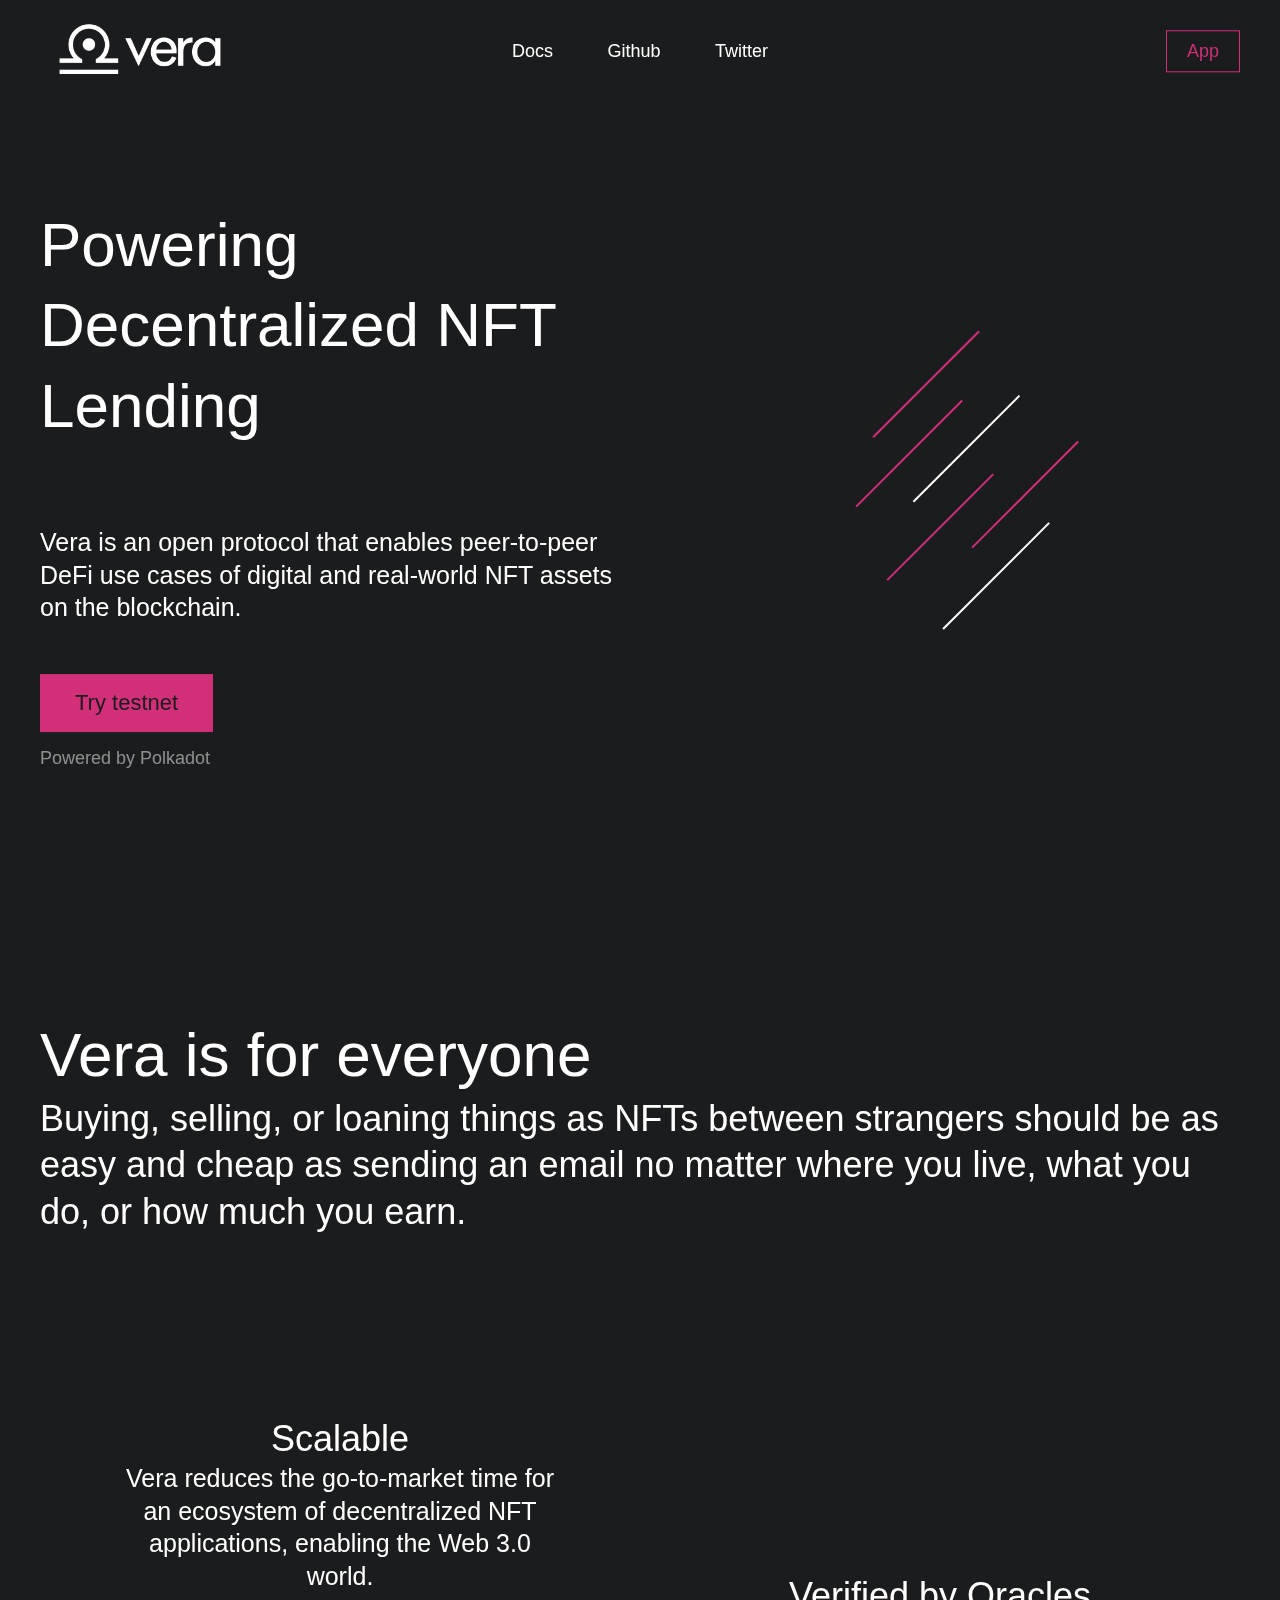
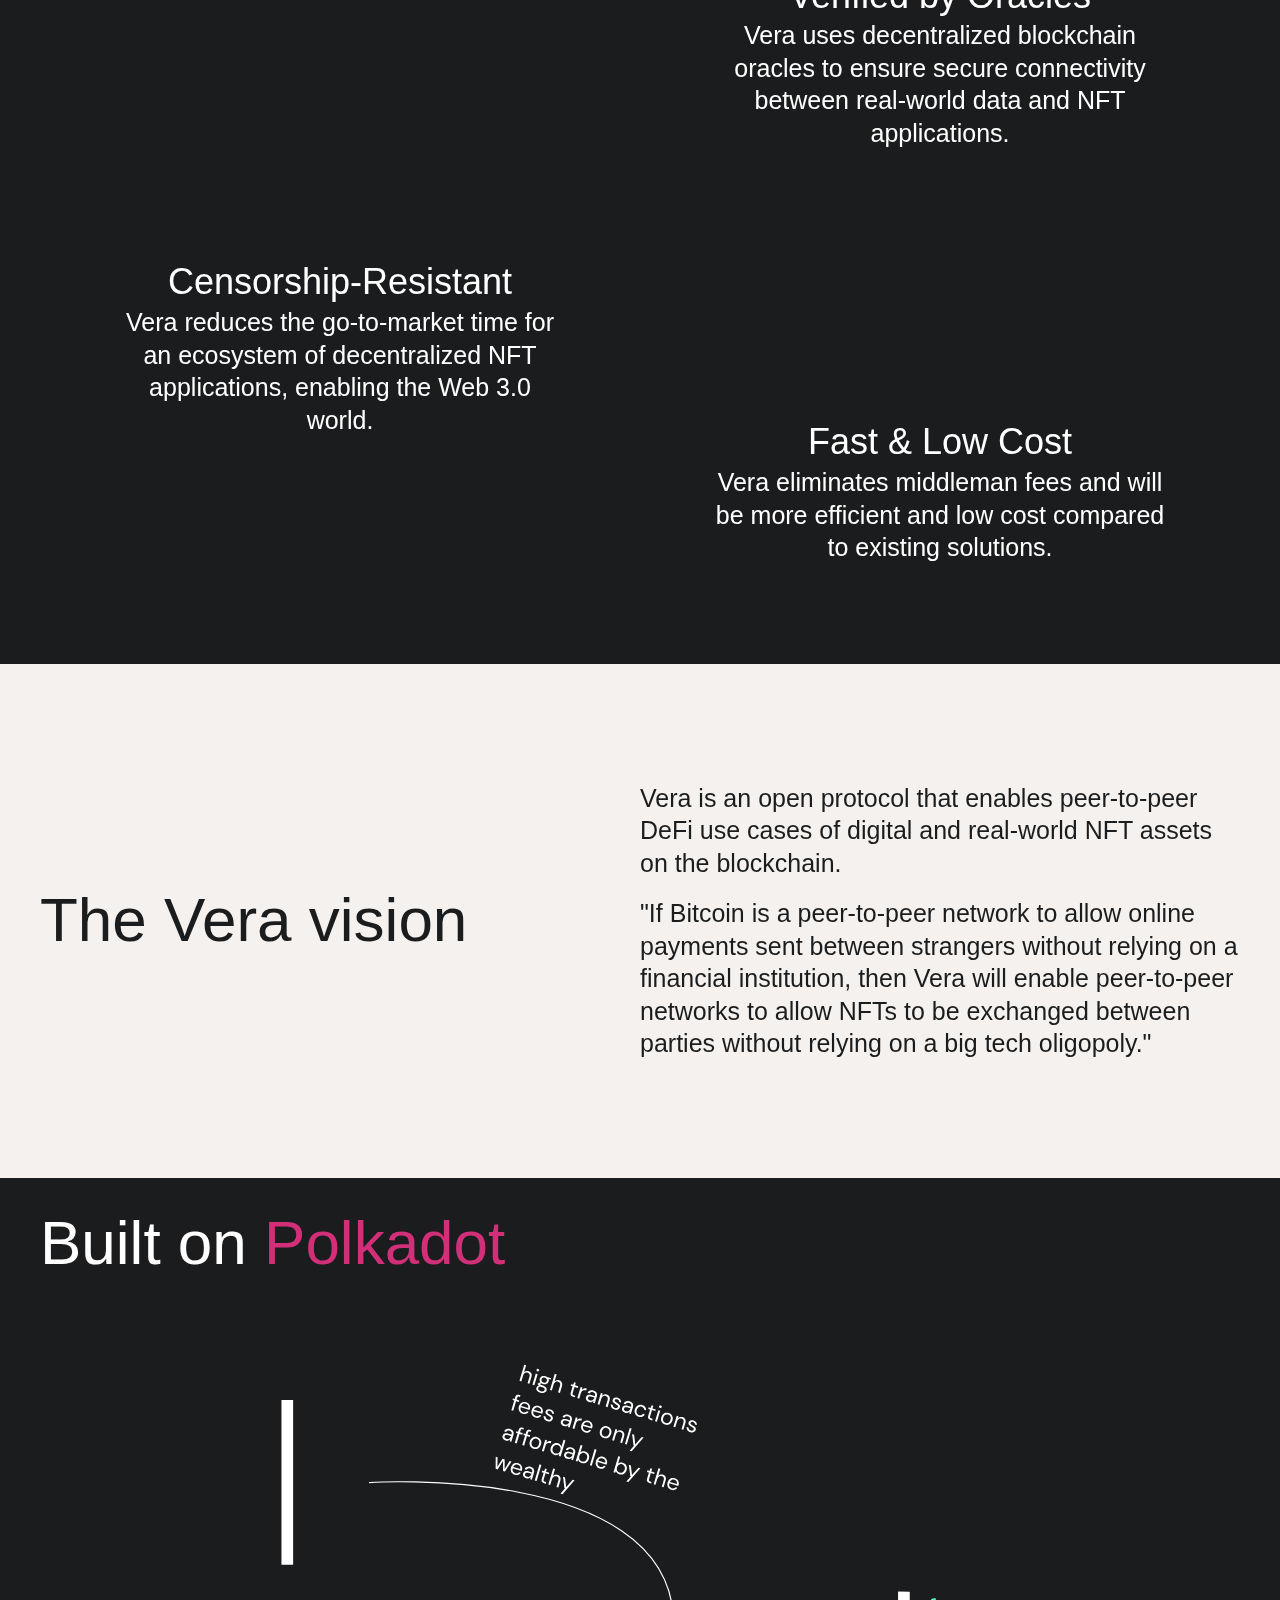
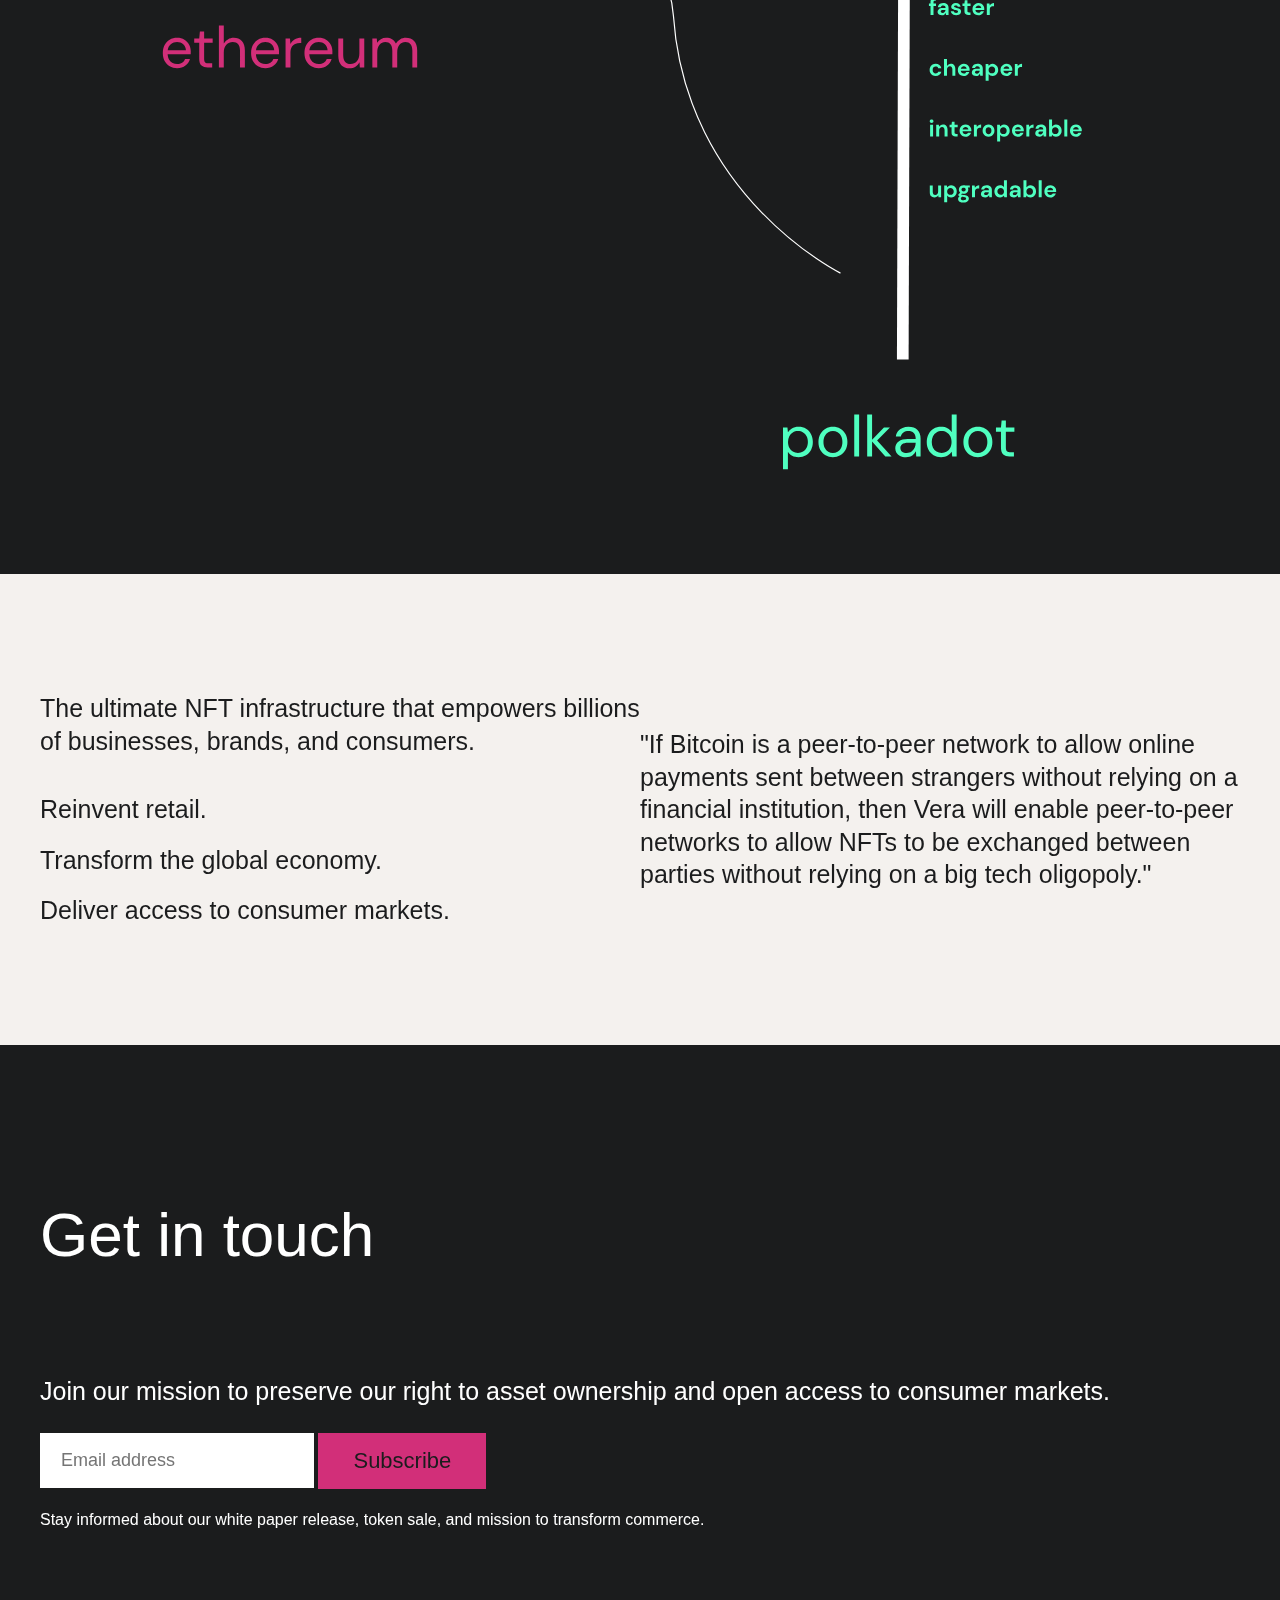
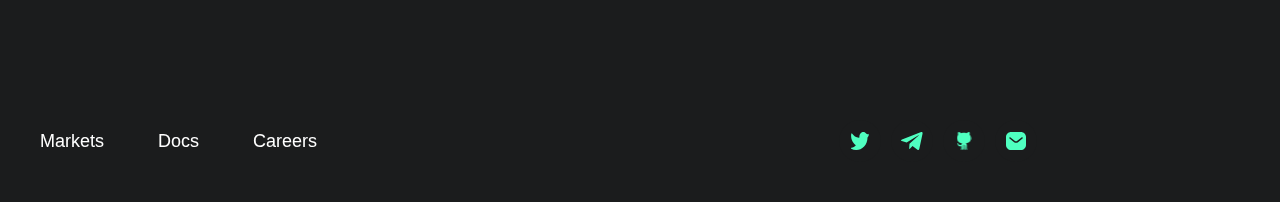
==== commit e2001830: "change word animation library" ====
--- a/parallel.fi/index.html
+++ b/parallel.fi/index.html
@@ -8,7 +8,15 @@
 	<meta name="description" content="The Parallel Protocol is a decentralized lending/borrowing and staking protocol built on top of the Polkadot ecosystem. Our platform will allow users to earn 'double interests' from staking and lending their tokens simultaneously."/>
 	<link rel="icon" type="favicon" href="favicon.ico">
 	<link rel="stylesheet" type="text/css" href="assets/css/style.css" >
+
 	<script type="text/javascript" src="assets/js/app.js"></script>
+
+
+	
+	<script src="https://ajax.googleapis.com/ajax/libs/jquery/3.5.1/jquery.min.js"></script>
+	<script type="text/javascript" src="assets/js/header.js"></script>
+	<link rel="stylesheet" type="text/css" href="assets/css/header_animation.css" >
+
 </head>
 <body>
 	<main id="ms">
@@ -16,7 +24,7 @@
 			<div class="container">
 				<div class="header__logo">
 					<a href="#" class="header__logo__link">
-						<mark>Parallel</mark>
+						<mark>VeraProtocol</mark>
 						<!-- <svg width="115" height="25" viewBox="0 0 115 21" fill="none" xmlns="http://www.w3.org/2000/svg">
 							<desc>Parallel</desc>
 							<path d="M25.16 19.7642V1.31763H32.0704C33.5645 1.31763 34.8008 1.56359 35.7791 2.0555C36.7574 2.54741 37.4866 3.22378 37.9669 4.08462C38.4472 4.94547 38.6873 5.91172 38.6873 6.98338C38.6873 8.00233 38.4561 8.94223 37.9936 9.80307C37.5311 10.6463 36.8107 11.3315 35.8324 11.8585C34.8541 12.368 33.6001 12.6228 32.0704 12.6228H28.5752V19.7642H25.16ZM28.5752 9.88213H31.857C33.0487 9.88213 33.9025 9.62739 34.4183 9.11791C34.9519 8.59087 35.2188 7.87935 35.2188 6.98338C35.2188 6.06983 34.9519 5.35832 34.4183 4.84884C33.9025 4.32179 33.0487 4.05827 31.857 4.05827H28.5752V9.88213Z" fill="white"/>
@@ -58,14 +66,20 @@
 						
 						<div class="main__content">
 							
-						<h1 class="main__content__title">
+						<h1 class="main__content__title cd-headline push">
 							<br>
 							Powering Decentralized NFT
-								<div class="main__content__title__rotate" id="rotator">
+							<div>
+								<span class="cd-words-wrapper">
+								  <b class="is-visible">Lending</b>
+								  <b>Leasing</b>
+								  <b>Exchange</b>
+							   </span>
+								<!-- <div class="main__content__title__rotate" id="rotator">
 									<span><b>Lending</b></span>
 									<span><b>Leasing</b></span>
 									<span><b>Exchange</b></span>
-								</div>
+								</div> -->
 							</h1>
 						</div>
 						<div class="main__footer">
--- a/parallel.fi/assets/css/header_animation.css
+++ b/parallel.fi/assets/css/header_animation.css
@@ -0,0 +1,1342 @@
+.cd-words-wrapper {
+  display: inline-block;
+  position: relative;
+  text-align: left;
+}
+
+.cd-words-wrapper b {
+  display: inline-block;
+  position: absolute;
+  white-space: nowrap;
+  left: 0;
+  top: 0;
+}
+
+.cd-words-wrapper b.is-visible {
+  position: relative;
+}
+
+.no-js .cd-words-wrapper b {
+  opacity: 0;
+}
+
+.no-js .cd-words-wrapper b.is-visible {
+  opacity: 1;
+}
+
+/* -------------------------------- 
+
+xrotate-1 
+
+-------------------------------- */
+.cd-headline.rotate-1 .cd-words-wrapper {
+  -webkit-perspective: 300px;
+  -moz-perspective: 300px;
+  perspective: 300px;
+}
+
+.cd-headline.rotate-1 b {
+  opacity: 0;
+  -webkit-transform-origin: 50% 100%;
+  -moz-transform-origin: 50% 100%;
+  -ms-transform-origin: 50% 100%;
+  -o-transform-origin: 50% 100%;
+  transform-origin: 50% 100%;
+  -webkit-transform: rotateX(180deg);
+  -moz-transform: rotateX(180deg);
+  -ms-transform: rotateX(180deg);
+  -o-transform: rotateX(180deg);
+  transform: rotateX(180deg);
+}
+
+.cd-headline.rotate-1 b.is-visible {
+  opacity: 1;
+  -webkit-transform: rotateX(0deg);
+  -moz-transform: rotateX(0deg);
+  -ms-transform: rotateX(0deg);
+  -o-transform: rotateX(0deg);
+  transform: rotateX(0deg);
+  -webkit-animation: cd-rotate-1-in 1.2s;
+  -moz-animation: cd-rotate-1-in 1.2s;
+  animation: cd-rotate-1-in 1.2s;
+}
+
+.cd-headline.rotate-1 b.is-hidden {
+  -webkit-transform: rotateX(180deg);
+  -moz-transform: rotateX(180deg);
+  -ms-transform: rotateX(180deg);
+  -o-transform: rotateX(180deg);
+  transform: rotateX(180deg);
+  -webkit-animation: cd-rotate-1-out 1.2s;
+  -moz-animation: cd-rotate-1-out 1.2s;
+  animation: cd-rotate-1-out 1.2s;
+}
+
+@-webkit-keyframes cd-rotate-1-in {
+  0% {
+    -webkit-transform: rotateX(180deg);
+    opacity: 0;
+  }
+
+  35% {
+    -webkit-transform: rotateX(120deg);
+    opacity: 0;
+  }
+
+  65% {
+    opacity: 0;
+  }
+
+  100% {
+    -webkit-transform: rotateX(360deg);
+    opacity: 1;
+  }
+}
+
+@-moz-keyframes cd-rotate-1-in {
+  0% {
+    -moz-transform: rotateX(180deg);
+    opacity: 0;
+  }
+
+  35% {
+    -moz-transform: rotateX(120deg);
+    opacity: 0;
+  }
+
+  65% {
+    opacity: 0;
+  }
+
+  100% {
+    -moz-transform: rotateX(360deg);
+    opacity: 1;
+  }
+}
+
+@keyframes cd-rotate-1-in {
+  0% {
+    -webkit-transform: rotateX(180deg);
+    -moz-transform: rotateX(180deg);
+    -ms-transform: rotateX(180deg);
+    -o-transform: rotateX(180deg);
+    transform: rotateX(180deg);
+    opacity: 0;
+  }
+
+  35% {
+    -webkit-transform: rotateX(120deg);
+    -moz-transform: rotateX(120deg);
+    -ms-transform: rotateX(120deg);
+    -o-transform: rotateX(120deg);
+    transform: rotateX(120deg);
+    opacity: 0;
+  }
+
+  65% {
+    opacity: 0;
+  }
+
+  100% {
+    -webkit-transform: rotateX(360deg);
+    -moz-transform: rotateX(360deg);
+    -ms-transform: rotateX(360deg);
+    -o-transform: rotateX(360deg);
+    transform: rotateX(360deg);
+    opacity: 1;
+  }
+}
+
+@-webkit-keyframes cd-rotate-1-out {
+  0% {
+    -webkit-transform: rotateX(0deg);
+    opacity: 1;
+  }
+
+  35% {
+    -webkit-transform: rotateX(-40deg);
+    opacity: 1;
+  }
+
+  65% {
+    opacity: 0;
+  }
+
+  100% {
+    -webkit-transform: rotateX(180deg);
+    opacity: 0;
+  }
+}
+
+@-moz-keyframes cd-rotate-1-out {
+  0% {
+    -moz-transform: rotateX(0deg);
+    opacity: 1;
+  }
+
+  35% {
+    -moz-transform: rotateX(-40deg);
+    opacity: 1;
+  }
+
+  65% {
+    opacity: 0;
+  }
+
+  100% {
+    -moz-transform: rotateX(180deg);
+    opacity: 0;
+  }
+}
+
+@keyframes cd-rotate-1-out {
+  0% {
+    -webkit-transform: rotateX(0deg);
+    -moz-transform: rotateX(0deg);
+    -ms-transform: rotateX(0deg);
+    -o-transform: rotateX(0deg);
+    transform: rotateX(0deg);
+    opacity: 1;
+  }
+
+  35% {
+    -webkit-transform: rotateX(-40deg);
+    -moz-transform: rotateX(-40deg);
+    -ms-transform: rotateX(-40deg);
+    -o-transform: rotateX(-40deg);
+    transform: rotateX(-40deg);
+    opacity: 1;
+  }
+
+  65% {
+    opacity: 0;
+  }
+
+  100% {
+    -webkit-transform: rotateX(180deg);
+    -moz-transform: rotateX(180deg);
+    -ms-transform: rotateX(180deg);
+    -o-transform: rotateX(180deg);
+    transform: rotateX(180deg);
+    opacity: 0;
+  }
+}
+
+/* -------------------------------- 
+
+xtype 
+
+-------------------------------- */
+.cd-headline.type .cd-words-wrapper {
+  vertical-align: top;
+  overflow: hidden;
+}
+
+.cd-headline.type .cd-words-wrapper::after {
+  /* vertical bar */
+  content: '';
+  position: absolute;
+  right: 0;
+  top: 50%;
+  bottom: auto;
+  -webkit-transform: translateY(-50%);
+  -moz-transform: translateY(-50%);
+  -ms-transform: translateY(-50%);
+  -o-transform: translateY(-50%);
+  transform: translateY(-50%);
+  height: 90%;
+  width: 1px;
+  background-color: #aebcb9;
+}
+
+.cd-headline.type .cd-words-wrapper.waiting::after {
+  -webkit-animation: cd-pulse 1s infinite;
+  -moz-animation: cd-pulse 1s infinite;
+  animation: cd-pulse 1s infinite;
+}
+
+.cd-headline.type .cd-words-wrapper.selected {
+  background-color: #aebcb9;
+}
+
+.cd-headline.type .cd-words-wrapper.selected::after {
+  visibility: hidden;
+}
+
+.cd-headline.type .cd-words-wrapper.selected b {
+  color: #0d0d0d;
+}
+
+.cd-headline.type b {
+  visibility: hidden;
+}
+
+.cd-headline.type b.is-visible {
+  visibility: visible;
+}
+
+.cd-headline.type i {
+  position: absolute;
+  visibility: hidden;
+}
+
+.cd-headline.type i.in {
+  position: relative;
+  visibility: visible;
+}
+
+@-webkit-keyframes cd-pulse {
+  0% {
+    -webkit-transform: translateY(-50%) scale(1);
+    opacity: 1;
+  }
+
+  40% {
+    -webkit-transform: translateY(-50%) scale(0.9);
+    opacity: 0;
+  }
+
+  100% {
+    -webkit-transform: translateY(-50%) scale(0);
+    opacity: 0;
+  }
+}
+
+@-moz-keyframes cd-pulse {
+  0% {
+    -moz-transform: translateY(-50%) scale(1);
+    opacity: 1;
+  }
+
+  40% {
+    -moz-transform: translateY(-50%) scale(0.9);
+    opacity: 0;
+  }
+
+  100% {
+    -moz-transform: translateY(-50%) scale(0);
+    opacity: 0;
+  }
+}
+
+@keyframes cd-pulse {
+  0% {
+    -webkit-transform: translateY(-50%) scale(1);
+    -moz-transform: translateY(-50%) scale(1);
+    -ms-transform: translateY(-50%) scale(1);
+    -o-transform: translateY(-50%) scale(1);
+    transform: translateY(-50%) scale(1);
+    opacity: 1;
+  }
+
+  40% {
+    -webkit-transform: translateY(-50%) scale(0.9);
+    -moz-transform: translateY(-50%) scale(0.9);
+    -ms-transform: translateY(-50%) scale(0.9);
+    -o-transform: translateY(-50%) scale(0.9);
+    transform: translateY(-50%) scale(0.9);
+    opacity: 0;
+  }
+
+  100% {
+    -webkit-transform: translateY(-50%) scale(0);
+    -moz-transform: translateY(-50%) scale(0);
+    -ms-transform: translateY(-50%) scale(0);
+    -o-transform: translateY(-50%) scale(0);
+    transform: translateY(-50%) scale(0);
+    opacity: 0;
+  }
+}
+
+/* -------------------------------- 
+
+xrotate-2 
+
+-------------------------------- */
+.cd-headline.rotate-2 .cd-words-wrapper {
+  -webkit-perspective: 300px;
+  -moz-perspective: 300px;
+  perspective: 300px;
+}
+
+.cd-headline.rotate-2 i,
+.cd-headline.rotate-2 em {
+  display: inline-block;
+  -webkit-backface-visibility: hidden;
+  backface-visibility: hidden;
+}
+
+.cd-headline.rotate-2 i {
+  -webkit-transform-style: preserve-3d;
+  -moz-transform-style: preserve-3d;
+  -ms-transform-style: preserve-3d;
+  -o-transform-style: preserve-3d;
+  transform-style: preserve-3d;
+  -webkit-transform: translateZ(-20px) rotateX(90deg);
+  -moz-transform: translateZ(-20px) rotateX(90deg);
+  -ms-transform: translateZ(-20px) rotateX(90deg);
+  -o-transform: translateZ(-20px) rotateX(90deg);
+  transform: translateZ(-20px) rotateX(90deg);
+  opacity: 0;
+}
+
+.is-visible .cd-headline.rotate-2 i {
+  opacity: 1;
+}
+
+.cd-headline.rotate-2 i.in {
+  -webkit-animation: cd-rotate-2-in 0.4s forwards;
+  -moz-animation: cd-rotate-2-in 0.4s forwards;
+  animation: cd-rotate-2-in 0.4s forwards;
+}
+
+.cd-headline.rotate-2 i.out {
+  -webkit-animation: cd-rotate-2-out 0.4s forwards;
+  -moz-animation: cd-rotate-2-out 0.4s forwards;
+  animation: cd-rotate-2-out 0.4s forwards;
+}
+
+.cd-headline.rotate-2 em {
+  -webkit-transform: translateZ(20px);
+  -moz-transform: translateZ(20px);
+  -ms-transform: translateZ(20px);
+  -o-transform: translateZ(20px);
+  transform: translateZ(20px);
+}
+
+.no-csstransitions .cd-headline.rotate-2 i {
+  -webkit-transform: rotateX(0deg);
+  -moz-transform: rotateX(0deg);
+  -ms-transform: rotateX(0deg);
+  -o-transform: rotateX(0deg);
+  transform: rotateX(0deg);
+  opacity: 0;
+}
+
+.no-csstransitions .cd-headline.rotate-2 i em {
+  -webkit-transform: scale(1);
+  -moz-transform: scale(1);
+  -ms-transform: scale(1);
+  -o-transform: scale(1);
+  transform: scale(1);
+}
+
+.no-csstransitions .cd-headline.rotate-2 .is-visible i {
+  opacity: 1;
+}
+
+@-webkit-keyframes cd-rotate-2-in {
+  0% {
+    opacity: 0;
+    -webkit-transform: translateZ(-20px) rotateX(90deg);
+  }
+
+  60% {
+    opacity: 1;
+    -webkit-transform: translateZ(-20px) rotateX(-10deg);
+  }
+
+  100% {
+    opacity: 1;
+    -webkit-transform: translateZ(-20px) rotateX(0deg);
+  }
+}
+
+@-moz-keyframes cd-rotate-2-in {
+  0% {
+    opacity: 0;
+    -moz-transform: translateZ(-20px) rotateX(90deg);
+  }
+
+  60% {
+    opacity: 1;
+    -moz-transform: translateZ(-20px) rotateX(-10deg);
+  }
+
+  100% {
+    opacity: 1;
+    -moz-transform: translateZ(-20px) rotateX(0deg);
+  }
+}
+
+@keyframes cd-rotate-2-in {
+  0% {
+    opacity: 0;
+    -webkit-transform: translateZ(-20px) rotateX(90deg);
+    -moz-transform: translateZ(-20px) rotateX(90deg);
+    -ms-transform: translateZ(-20px) rotateX(90deg);
+    -o-transform: translateZ(-20px) rotateX(90deg);
+    transform: translateZ(-20px) rotateX(90deg);
+  }
+
+  60% {
+    opacity: 1;
+    -webkit-transform: translateZ(-20px) rotateX(-10deg);
+    -moz-transform: translateZ(-20px) rotateX(-10deg);
+    -ms-transform: translateZ(-20px) rotateX(-10deg);
+    -o-transform: translateZ(-20px) rotateX(-10deg);
+    transform: translateZ(-20px) rotateX(-10deg);
+  }
+
+  100% {
+    opacity: 1;
+    -webkit-transform: translateZ(-20px) rotateX(0deg);
+    -moz-transform: translateZ(-20px) rotateX(0deg);
+    -ms-transform: translateZ(-20px) rotateX(0deg);
+    -o-transform: translateZ(-20px) rotateX(0deg);
+    transform: translateZ(-20px) rotateX(0deg);
+  }
+}
+
+@-webkit-keyframes cd-rotate-2-out {
+  0% {
+    opacity: 1;
+    -webkit-transform: translateZ(-20px) rotateX(0);
+  }
+
+  60% {
+    opacity: 0;
+    -webkit-transform: translateZ(-20px) rotateX(-100deg);
+  }
+
+  100% {
+    opacity: 0;
+    -webkit-transform: translateZ(-20px) rotateX(-90deg);
+  }
+}
+
+@-moz-keyframes cd-rotate-2-out {
+  0% {
+    opacity: 1;
+    -moz-transform: translateZ(-20px) rotateX(0);
+  }
+
+  60% {
+    opacity: 0;
+    -moz-transform: translateZ(-20px) rotateX(-100deg);
+  }
+
+  100% {
+    opacity: 0;
+    -moz-transform: translateZ(-20px) rotateX(-90deg);
+  }
+}
+
+@keyframes cd-rotate-2-out {
+  0% {
+    opacity: 1;
+    -webkit-transform: translateZ(-20px) rotateX(0);
+    -moz-transform: translateZ(-20px) rotateX(0);
+    -ms-transform: translateZ(-20px) rotateX(0);
+    -o-transform: translateZ(-20px) rotateX(0);
+    transform: translateZ(-20px) rotateX(0);
+  }
+
+  60% {
+    opacity: 0;
+    -webkit-transform: translateZ(-20px) rotateX(-100deg);
+    -moz-transform: translateZ(-20px) rotateX(-100deg);
+    -ms-transform: translateZ(-20px) rotateX(-100deg);
+    -o-transform: translateZ(-20px) rotateX(-100deg);
+    transform: translateZ(-20px) rotateX(-100deg);
+  }
+
+  100% {
+    opacity: 0;
+    -webkit-transform: translateZ(-20px) rotateX(-90deg);
+    -moz-transform: translateZ(-20px) rotateX(-90deg);
+    -ms-transform: translateZ(-20px) rotateX(-90deg);
+    -o-transform: translateZ(-20px) rotateX(-90deg);
+    transform: translateZ(-20px) rotateX(-90deg);
+  }
+}
+
+/* -------------------------------- 
+
+xloading-bar 
+
+-------------------------------- */
+.cd-headline.loading-bar span {
+  display: inline-block;
+  padding: .2em 0;
+}
+
+.cd-headline.loading-bar .cd-words-wrapper {
+  overflow: hidden;
+  vertical-align: top;
+}
+
+.cd-headline.loading-bar .cd-words-wrapper::after {
+  /* loading bar */
+  content: '';
+  position: absolute;
+  left: 0;
+  bottom: 0;
+  height: 3px;
+  width: 0;
+  background: #0096a7;
+  z-index: 2;
+  -webkit-transition: width 0.3s -0.1s;
+  -moz-transition: width 0.3s -0.1s;
+  transition: width 0.3s -0.1s;
+}
+
+.cd-headline.loading-bar .cd-words-wrapper.is-loading::after {
+  width: 100%;
+  -webkit-transition: width 3s;
+  -moz-transition: width 3s;
+  transition: width 3s;
+}
+
+.cd-headline.loading-bar b {
+  top: .2em;
+  opacity: 0;
+  -webkit-transition: opacity 0.3s;
+  -moz-transition: opacity 0.3s;
+  transition: opacity 0.3s;
+}
+
+.cd-headline.loading-bar b.is-visible {
+  opacity: 1;
+  top: 0;
+}
+
+/* -------------------------------- 
+
+xslide 
+
+-------------------------------- */
+.cd-headline.slide span {
+  display: inline-block;
+  padding: .2em 0;
+}
+
+.cd-headline.slide .cd-words-wrapper {
+  overflow: hidden;
+  vertical-align: top;
+}
+
+.cd-headline.slide b {
+  opacity: 0;
+  top: .2em;
+}
+
+.cd-headline.slide b.is-visible {
+  top: 0;
+  opacity: 1;
+  -webkit-animation: slide-in 0.6s;
+  -moz-animation: slide-in 0.6s;
+  animation: slide-in 0.6s;
+}
+
+.cd-headline.slide b.is-hidden {
+  -webkit-animation: slide-out 0.6s;
+  -moz-animation: slide-out 0.6s;
+  animation: slide-out 0.6s;
+}
+
+@-webkit-keyframes slide-in {
+  0% {
+    opacity: 0;
+    -webkit-transform: translateY(-100%);
+  }
+
+  60% {
+    opacity: 1;
+    -webkit-transform: translateY(20%);
+  }
+
+  100% {
+    opacity: 1;
+    -webkit-transform: translateY(0);
+  }
+}
+
+@-moz-keyframes slide-in {
+  0% {
+    opacity: 0;
+    -moz-transform: translateY(-100%);
+  }
+
+  60% {
+    opacity: 1;
+    -moz-transform: translateY(20%);
+  }
+
+  100% {
+    opacity: 1;
+    -moz-transform: translateY(0);
+  }
+}
+
+@keyframes slide-in {
+  0% {
+    opacity: 0;
+    -webkit-transform: translateY(-100%);
+    -moz-transform: translateY(-100%);
+    -ms-transform: translateY(-100%);
+    -o-transform: translateY(-100%);
+    transform: translateY(-100%);
+  }
+
+  60% {
+    opacity: 1;
+    -webkit-transform: translateY(20%);
+    -moz-transform: translateY(20%);
+    -ms-transform: translateY(20%);
+    -o-transform: translateY(20%);
+    transform: translateY(20%);
+  }
+
+  100% {
+    opacity: 1;
+    -webkit-transform: translateY(0);
+    -moz-transform: translateY(0);
+    -ms-transform: translateY(0);
+    -o-transform: translateY(0);
+    transform: translateY(0);
+  }
+}
+
+@-webkit-keyframes slide-out {
+  0% {
+    opacity: 1;
+    -webkit-transform: translateY(0);
+  }
+
+  60% {
+    opacity: 0;
+    -webkit-transform: translateY(120%);
+  }
+
+  100% {
+    opacity: 0;
+    -webkit-transform: translateY(100%);
+  }
+}
+
+@-moz-keyframes slide-out {
+  0% {
+    opacity: 1;
+    -moz-transform: translateY(0);
+  }
+
+  60% {
+    opacity: 0;
+    -moz-transform: translateY(120%);
+  }
+
+  100% {
+    opacity: 0;
+    -moz-transform: translateY(100%);
+  }
+}
+
+@keyframes slide-out {
+  0% {
+    opacity: 1;
+    -webkit-transform: translateY(0);
+    -moz-transform: translateY(0);
+    -ms-transform: translateY(0);
+    -o-transform: translateY(0);
+    transform: translateY(0);
+  }
+
+  60% {
+    opacity: 0;
+    -webkit-transform: translateY(120%);
+    -moz-transform: translateY(120%);
+    -ms-transform: translateY(120%);
+    -o-transform: translateY(120%);
+    transform: translateY(120%);
+  }
+
+  100% {
+    opacity: 0;
+    -webkit-transform: translateY(100%);
+    -moz-transform: translateY(100%);
+    -ms-transform: translateY(100%);
+    -o-transform: translateY(100%);
+    transform: translateY(100%);
+  }
+}
+
+/* -------------------------------- 
+
+xclip 
+
+-------------------------------- */
+.cd-headline.clip span {
+  display: inline-block;
+  padding: .2em 0;
+}
+
+.cd-headline.clip .cd-words-wrapper {
+  overflow: hidden;
+  vertical-align: top;
+}
+
+.cd-headline.clip .cd-words-wrapper::after {
+  /* line */
+  content: '';
+  position: absolute;
+  top: 0;
+  right: 0;
+  width: 2px;
+  height: 100%;
+  background-color: #aebcb9;
+}
+
+.cd-headline.clip b {
+  opacity: 0;
+}
+
+.cd-headline.clip b.is-visible {
+  opacity: 1;
+}
+
+/* -------------------------------- 
+
+xzoom 
+
+-------------------------------- */
+.cd-headline.zoom .cd-words-wrapper {
+  -webkit-perspective: 300px;
+  -moz-perspective: 300px;
+  perspective: 300px;
+}
+
+.cd-headline.zoom b {
+  opacity: 0;
+}
+
+.cd-headline.zoom b.is-visible {
+  opacity: 1;
+  -webkit-animation: zoom-in 0.8s;
+  -moz-animation: zoom-in 0.8s;
+  animation: zoom-in 0.8s;
+}
+
+.cd-headline.zoom b.is-hidden {
+  -webkit-animation: zoom-out 0.8s;
+  -moz-animation: zoom-out 0.8s;
+  animation: zoom-out 0.8s;
+}
+
+@-webkit-keyframes zoom-in {
+  0% {
+    opacity: 0;
+    -webkit-transform: translateZ(100px);
+  }
+
+  100% {
+    opacity: 1;
+    -webkit-transform: translateZ(0);
+  }
+}
+
+@-moz-keyframes zoom-in {
+  0% {
+    opacity: 0;
+    -moz-transform: translateZ(100px);
+  }
+
+  100% {
+    opacity: 1;
+    -moz-transform: translateZ(0);
+  }
+}
+
+@keyframes zoom-in {
+  0% {
+    opacity: 0;
+    -webkit-transform: translateZ(100px);
+    -moz-transform: translateZ(100px);
+    -ms-transform: translateZ(100px);
+    -o-transform: translateZ(100px);
+    transform: translateZ(100px);
+  }
+
+  100% {
+    opacity: 1;
+    -webkit-transform: translateZ(0);
+    -moz-transform: translateZ(0);
+    -ms-transform: translateZ(0);
+    -o-transform: translateZ(0);
+    transform: translateZ(0);
+  }
+}
+
+@-webkit-keyframes zoom-out {
+  0% {
+    opacity: 1;
+    -webkit-transform: translateZ(0);
+  }
+
+  100% {
+    opacity: 0;
+    -webkit-transform: translateZ(-100px);
+  }
+}
+
+@-moz-keyframes zoom-out {
+  0% {
+    opacity: 1;
+    -moz-transform: translateZ(0);
+  }
+
+  100% {
+    opacity: 0;
+    -moz-transform: translateZ(-100px);
+  }
+}
+
+@keyframes zoom-out {
+  0% {
+    opacity: 1;
+    -webkit-transform: translateZ(0);
+    -moz-transform: translateZ(0);
+    -ms-transform: translateZ(0);
+    -o-transform: translateZ(0);
+    transform: translateZ(0);
+  }
+
+  100% {
+    opacity: 0;
+    -webkit-transform: translateZ(-100px);
+    -moz-transform: translateZ(-100px);
+    -ms-transform: translateZ(-100px);
+    -o-transform: translateZ(-100px);
+    transform: translateZ(-100px);
+  }
+}
+
+/* -------------------------------- 
+
+xrotate-3 
+
+-------------------------------- */
+.cd-headline.rotate-3 .cd-words-wrapper {
+  -webkit-perspective: 300px;
+  -moz-perspective: 300px;
+  perspective: 300px;
+}
+
+.cd-headline.rotate-3 i {
+  display: inline-block;
+  -webkit-transform: rotateY(180deg);
+  -moz-transform: rotateY(180deg);
+  -ms-transform: rotateY(180deg);
+  -o-transform: rotateY(180deg);
+  transform: rotateY(180deg);
+  -webkit-backface-visibility: hidden;
+  backface-visibility: hidden;
+}
+
+.is-visible .cd-headline.rotate-3 i {
+  -webkit-transform: rotateY(0deg);
+  -moz-transform: rotateY(0deg);
+  -ms-transform: rotateY(0deg);
+  -o-transform: rotateY(0deg);
+  transform: rotateY(0deg);
+}
+
+.cd-headline.rotate-3 i.in {
+  -webkit-animation: cd-rotate-3-in 0.6s forwards;
+  -moz-animation: cd-rotate-3-in 0.6s forwards;
+  animation: cd-rotate-3-in 0.6s forwards;
+}
+
+.cd-headline.rotate-3 i.out {
+  -webkit-animation: cd-rotate-3-out 0.6s forwards;
+  -moz-animation: cd-rotate-3-out 0.6s forwards;
+  animation: cd-rotate-3-out 0.6s forwards;
+}
+
+.no-csstransitions .cd-headline.rotate-3 i {
+  -webkit-transform: rotateY(0deg);
+  -moz-transform: rotateY(0deg);
+  -ms-transform: rotateY(0deg);
+  -o-transform: rotateY(0deg);
+  transform: rotateY(0deg);
+  opacity: 0;
+}
+
+.no-csstransitions .cd-headline.rotate-3 .is-visible i {
+  opacity: 1;
+}
+
+@-webkit-keyframes cd-rotate-3-in {
+  0% {
+    -webkit-transform: rotateY(180deg);
+  }
+
+  100% {
+    -webkit-transform: rotateY(0deg);
+  }
+}
+
+@-moz-keyframes cd-rotate-3-in {
+  0% {
+    -moz-transform: rotateY(180deg);
+  }
+
+  100% {
+    -moz-transform: rotateY(0deg);
+  }
+}
+
+@keyframes cd-rotate-3-in {
+  0% {
+    -webkit-transform: rotateY(180deg);
+    -moz-transform: rotateY(180deg);
+    -ms-transform: rotateY(180deg);
+    -o-transform: rotateY(180deg);
+    transform: rotateY(180deg);
+  }
+
+  100% {
+    -webkit-transform: rotateY(0deg);
+    -moz-transform: rotateY(0deg);
+    -ms-transform: rotateY(0deg);
+    -o-transform: rotateY(0deg);
+    transform: rotateY(0deg);
+  }
+}
+
+@-webkit-keyframes cd-rotate-3-out {
+  0% {
+    -webkit-transform: rotateY(0);
+  }
+
+  100% {
+    -webkit-transform: rotateY(-180deg);
+  }
+}
+
+@-moz-keyframes cd-rotate-3-out {
+  0% {
+    -moz-transform: rotateY(0);
+  }
+
+  100% {
+    -moz-transform: rotateY(-180deg);
+  }
+}
+
+@keyframes cd-rotate-3-out {
+  0% {
+    -webkit-transform: rotateY(0);
+    -moz-transform: rotateY(0);
+    -ms-transform: rotateY(0);
+    -o-transform: rotateY(0);
+    transform: rotateY(0);
+  }
+
+  100% {
+    -webkit-transform: rotateY(-180deg);
+    -moz-transform: rotateY(-180deg);
+    -ms-transform: rotateY(-180deg);
+    -o-transform: rotateY(-180deg);
+    transform: rotateY(-180deg);
+  }
+}
+
+/* -------------------------------- 
+
+xscale 
+
+-------------------------------- */
+.cd-headline.scale i {
+  display: inline-block;
+  opacity: 0;
+  -webkit-transform: scale(0);
+  -moz-transform: scale(0);
+  -ms-transform: scale(0);
+  -o-transform: scale(0);
+  transform: scale(0);
+}
+
+.is-visible .cd-headline.scale i {
+  opacity: 1;
+}
+
+.cd-headline.scale i.in {
+  -webkit-animation: scale-up 0.6s forwards;
+  -moz-animation: scale-up 0.6s forwards;
+  animation: scale-up 0.6s forwards;
+}
+
+.cd-headline.scale i.out {
+  -webkit-animation: scale-down 0.6s forwards;
+  -moz-animation: scale-down 0.6s forwards;
+  animation: scale-down 0.6s forwards;
+}
+
+.no-csstransitions .cd-headline.scale i {
+  -webkit-transform: scale(1);
+  -moz-transform: scale(1);
+  -ms-transform: scale(1);
+  -o-transform: scale(1);
+  transform: scale(1);
+  opacity: 0;
+}
+
+.no-csstransitions .cd-headline.scale .is-visible i {
+  opacity: 1;
+}
+
+@-webkit-keyframes scale-up {
+  0% {
+    -webkit-transform: scale(0);
+    opacity: 0;
+  }
+
+  60% {
+    -webkit-transform: scale(1.2);
+    opacity: 1;
+  }
+
+  100% {
+    -webkit-transform: scale(1);
+    opacity: 1;
+  }
+}
+
+@-moz-keyframes scale-up {
+  0% {
+    -moz-transform: scale(0);
+    opacity: 0;
+  }
+
+  60% {
+    -moz-transform: scale(1.2);
+    opacity: 1;
+  }
+
+  100% {
+    -moz-transform: scale(1);
+    opacity: 1;
+  }
+}
+
+@keyframes scale-up {
+  0% {
+    -webkit-transform: scale(0);
+    -moz-transform: scale(0);
+    -ms-transform: scale(0);
+    -o-transform: scale(0);
+    transform: scale(0);
+    opacity: 0;
+  }
+
+  60% {
+    -webkit-transform: scale(1.2);
+    -moz-transform: scale(1.2);
+    -ms-transform: scale(1.2);
+    -o-transform: scale(1.2);
+    transform: scale(1.2);
+    opacity: 1;
+  }
+
+  100% {
+    -webkit-transform: scale(1);
+    -moz-transform: scale(1);
+    -ms-transform: scale(1);
+    -o-transform: scale(1);
+    transform: scale(1);
+    opacity: 1;
+  }
+}
+
+@-webkit-keyframes scale-down {
+  0% {
+    -webkit-transform: scale(1);
+    opacity: 1;
+  }
+
+  60% {
+    -webkit-transform: scale(0);
+    opacity: 0;
+  }
+}
+
+@-moz-keyframes scale-down {
+  0% {
+    -moz-transform: scale(1);
+    opacity: 1;
+  }
+
+  60% {
+    -moz-transform: scale(0);
+    opacity: 0;
+  }
+}
+
+@keyframes scale-down {
+  0% {
+    -webkit-transform: scale(1);
+    -moz-transform: scale(1);
+    -ms-transform: scale(1);
+    -o-transform: scale(1);
+    transform: scale(1);
+    opacity: 1;
+  }
+
+  60% {
+    -webkit-transform: scale(0);
+    -moz-transform: scale(0);
+    -ms-transform: scale(0);
+    -o-transform: scale(0);
+    transform: scale(0);
+    opacity: 0;
+  }
+}
+
+/* -------------------------------- 
+
+xpush 
+
+-------------------------------- */
+.cd-headline.push b {
+  opacity: 0;
+}
+
+.cd-headline.push b.is-visible {
+  opacity: 1;
+  -webkit-animation: push-in 0.6s;
+  -moz-animation: push-in 0.6s;
+  animation: push-in 0.6s;
+}
+
+.cd-headline.push b.is-hidden {
+  -webkit-animation: push-out 0.6s;
+  -moz-animation: push-out 0.6s;
+  animation: push-out 0.6s;
+}
+
+@-webkit-keyframes push-in {
+  0% {
+    opacity: 0;
+    -webkit-transform: translateX(-100%);
+  }
+
+  60% {
+    opacity: 1;
+    -webkit-transform: translateX(10%);
+  }
+
+  100% {
+    opacity: 1;
+    -webkit-transform: translateX(0);
+  }
+}
+
+@-moz-keyframes push-in {
+  0% {
+    opacity: 0;
+    -moz-transform: translateX(-100%);
+  }
+
+  60% {
+    opacity: 1;
+    -moz-transform: translateX(10%);
+  }
+
+  100% {
+    opacity: 1;
+    -moz-transform: translateX(0);
+  }
+}
+
+@keyframes push-in {
+  0% {
+    opacity: 0;
+    -webkit-transform: translateX(-100%);
+    -moz-transform: translateX(-100%);
+    -ms-transform: translateX(-100%);
+    -o-transform: translateX(-100%);
+    transform: translateX(-100%);
+  }
+
+  60% {
+    opacity: 1;
+    -webkit-transform: translateX(10%);
+    -moz-transform: translateX(10%);
+    -ms-transform: translateX(10%);
+    -o-transform: translateX(10%);
+    transform: translateX(10%);
+  }
+
+  100% {
+    opacity: 1;
+    -webkit-transform: translateX(0);
+    -moz-transform: translateX(0);
+    -ms-transform: translateX(0);
+    -o-transform: translateX(0);
+    transform: translateX(0);
+  }
+}
+
+@-webkit-keyframes push-out {
+  0% {
+    opacity: 1;
+    -webkit-transform: translateX(0);
+  }
+
+  60% {
+    opacity: 0;
+    -webkit-transform: translateX(110%);
+  }
+
+  100% {
+    opacity: 0;
+    -webkit-transform: translateX(100%);
+  }
+}
+
+@-moz-keyframes push-out {
+  0% {
+    opacity: 1;
+    -moz-transform: translateX(0);
+  }
+
+  60% {
+    opacity: 0;
+    -moz-transform: translateX(110%);
+  }
+
+  100% {
+    opacity: 0;
+    -moz-transform: translateX(100%);
+  }
+}
+
+@keyframes push-out {
+  0% {
+    opacity: 1;
+    -webkit-transform: translateX(0);
+    -moz-transform: translateX(0);
+    -ms-transform: translateX(0);
+    -o-transform: translateX(0);
+    transform: translateX(0);
+  }
+
+  60% {
+    opacity: 0;
+    -webkit-transform: translateX(110%);
+    -moz-transform: translateX(110%);
+    -ms-transform: translateX(110%);
+    -o-transform: translateX(110%);
+    transform: translateX(110%);
+  }
+
+  100% {
+    opacity: 0;
+    -webkit-transform: translateX(100%);
+    -moz-transform: translateX(100%);
+    -ms-transform: translateX(100%);
+    -o-transform: translateX(100%);
+    transform: translateX(100%);
+  }
+}
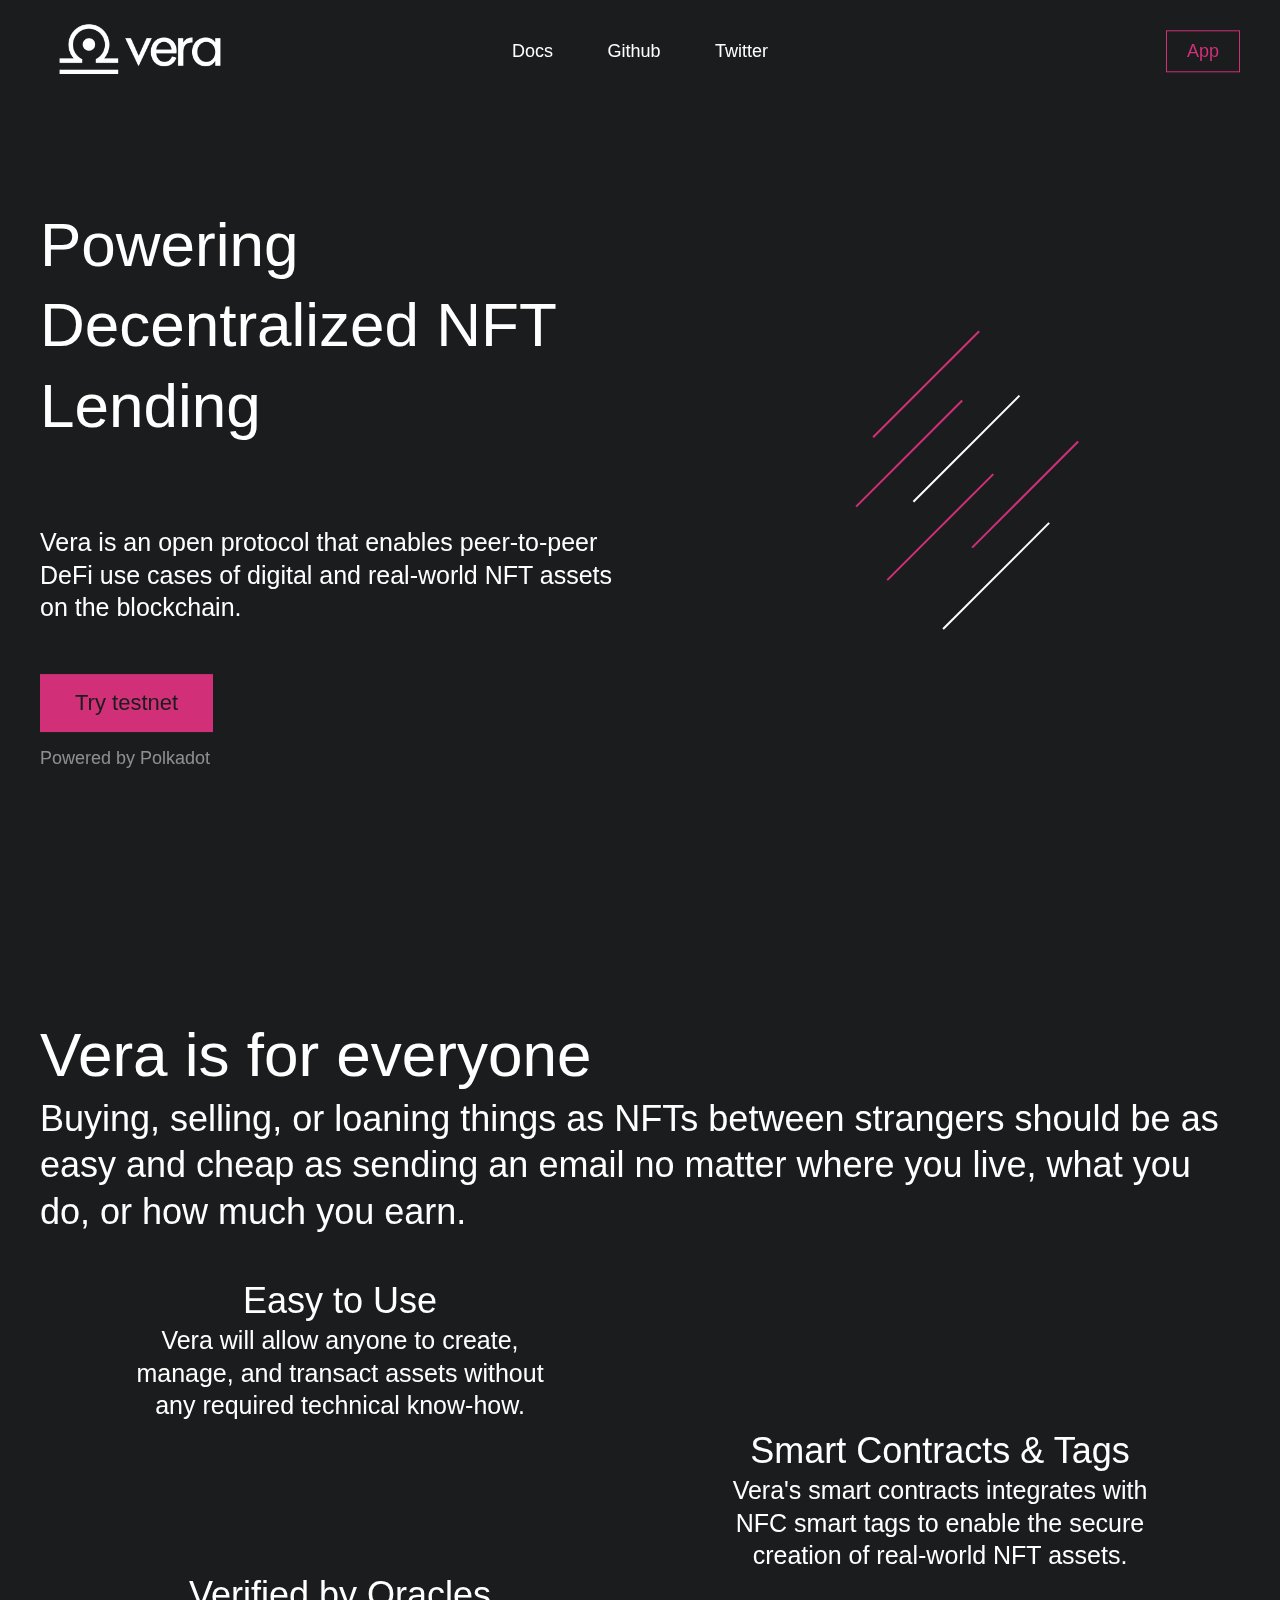
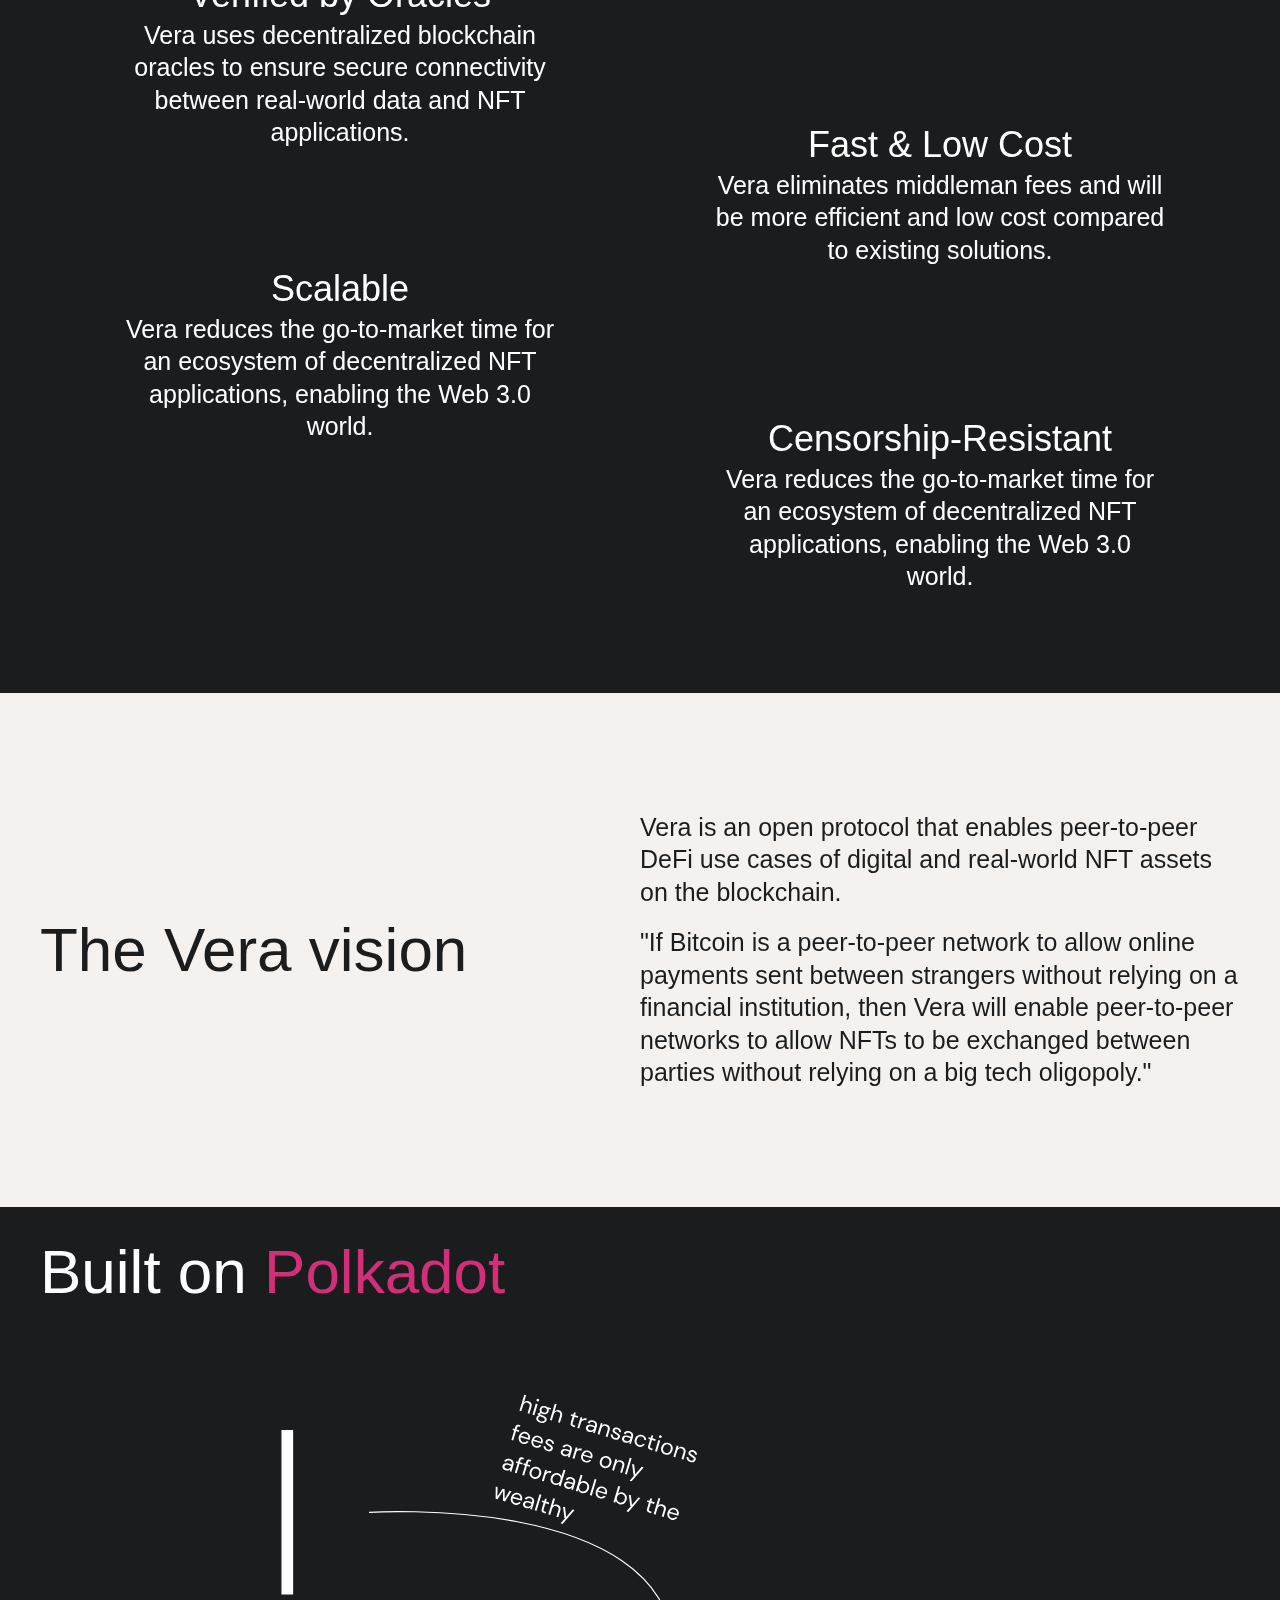
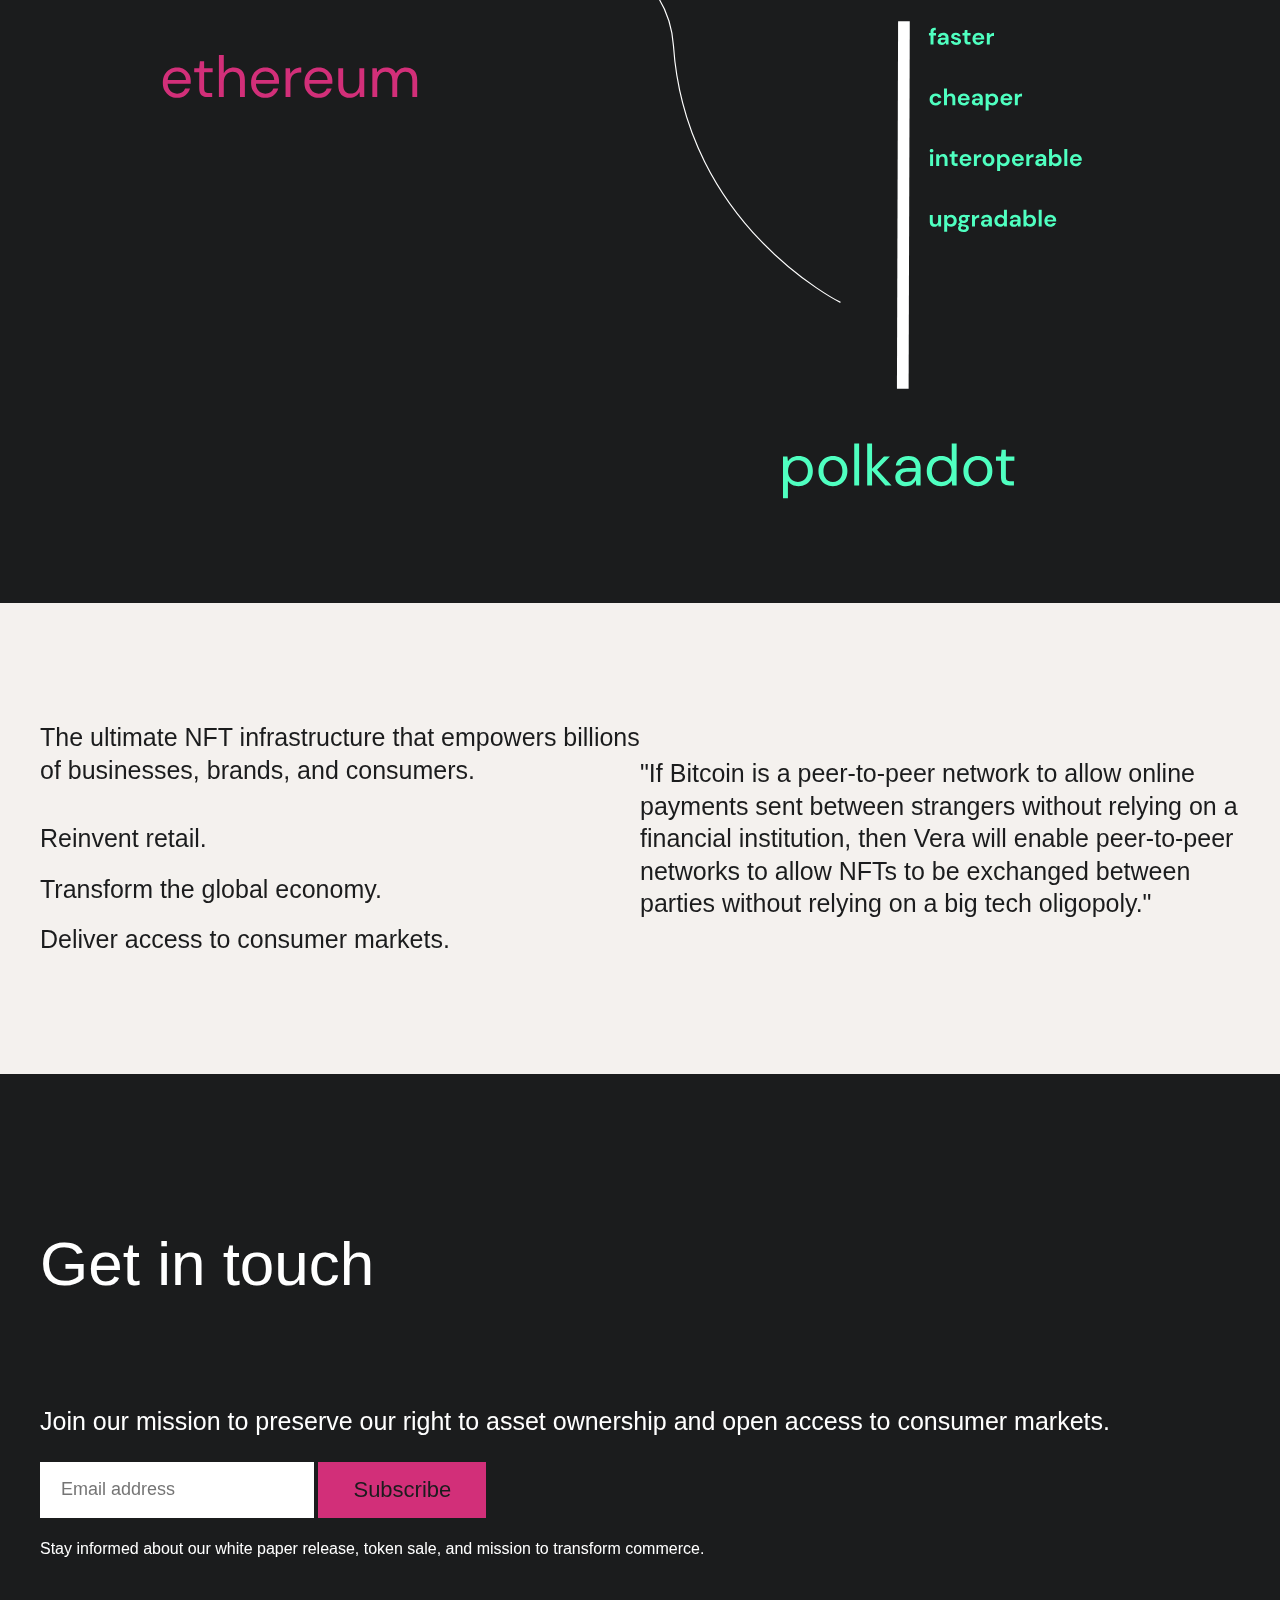
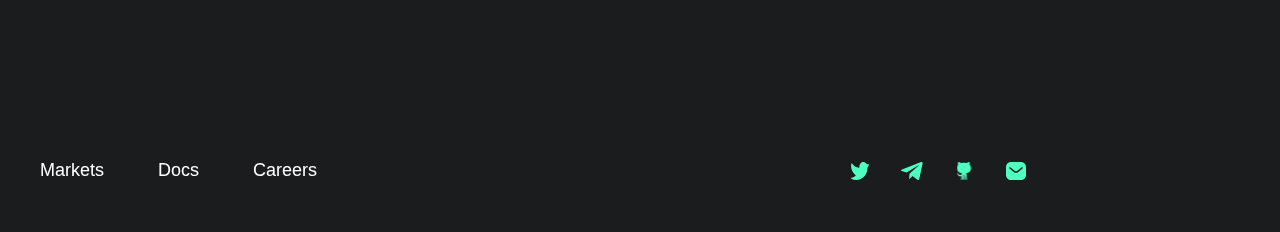
==== commit 563c7ab9: "include fontawesome library" ====
--- a/parallel.fi/index.html
+++ b/parallel.fi/index.html
@@ -16,7 +16,10 @@
 	<script src="https://ajax.googleapis.com/ajax/libs/jquery/3.5.1/jquery.min.js"></script>
 	<script type="text/javascript" src="assets/js/header.js"></script>
 	<link rel="stylesheet" type="text/css" href="assets/css/header_animation.css" >
-
+    <link rel="stylesheet" href="https://pro.fontawesome.com/releases/v5.14.0/css/all.css" integrity="sha384-VhBcF/php0Z/P5ZxlxaEx1GwqTQVIBu4G4giRWxTKOCjTxsPFETUDdVL5B6vYvOt" crossorigin="anonymous">    
+
+	<!-- <link rel="stylesheet" type="text/css" href="assets/css/all.css" >
+	<script type="text/javascript" src="assets/js/all.js"></script> -->
 </head>
 <body>
 	<main id="ms">
@@ -112,7 +115,42 @@
 				<div class="grid">
 					<div class="grid__child">
 						<div class="solution__item">
-							<div class="svg lend"><span></span><span></span><span></span></div>
+							<i class="fal fa-mobile-alt fa-6x"></i>
+
+							<h3>Easy to Use</h3>
+							<p>Vera will allow anyone to create, manage, and transact assets without any required technical know-how.</p>
+						</div>
+					</div>
+					<div class="grid__child">
+						<div class="solution__item">
+							<i class="fal fa-tag fa-6x"></i>
+							<h3>Smart Contracts & Tags</h3>
+							<p>Vera's smart contracts integrates with NFC smart tags to enable the secure creation of real-world NFT assets.</p>
+						</div>
+					</div>
+				</div>
+				<div class="grid">
+					<div class="grid__child">
+						<div class="solution__item">
+							<i class="fal fa-balance-scale"></i>
+
+							<h3>Verified by Oracles</h3>
+							<p>Vera uses decentralized blockchain oracles to ensure secure connectivity between real-world data and NFT applications.</p>
+						</div>
+					</div>
+					<div class="grid__child">
+						<div class="solution__item">
+							<i class="fal fa-shipping-fast"></i>
+							
+							<h3>Fast & Low Cost</h3>
+							<p>Vera eliminates middleman fees and will be more efficient and low cost compared to existing solutions.</p>
+						</div>
+					</div>
+				</div>
+				<div class="grid">
+					<div class="grid__child">
+						<div class="solution__item">
+							<i class="fal fa-expand"></i>
 
 							<h3>Scalable</h3>
 							<p>Vera reduces the go-to-market time for an ecosystem of decentralized NFT applications, enabling the Web 3.0 world.</p>
@@ -120,44 +158,10 @@
 					</div>
 					<div class="grid__child">
 						<div class="solution__item">
-							<div class="svg stake">
-								<span class="dot"></span><div class="stake__container"><span></span><span></span><span></span><span></span><span></span><span></span><span></span><span></span></div></div>
-
-							<h3>Verified by Oracles</h3>
-							<p>Vera uses decentralized blockchain oracles to ensure secure connectivity between real-world data and NFT applications.</p>
-						</div>
-					</div>
-				</div>
-				<div class="grid">
-					<div class="grid__child">
-						<div class="solution__item">
-							<div class="svg padlock">
-								<div class="padlock__container">
-									<div class="padlock__box">
-										<span class="padlock__box__candlehide"></span>
-										<span class="padlock__box__candle"></span>
-										<span class="padlock__box__shadow"></span>
-
-									</div>
-									<span class="bg"></span>
-								</div>
-
-							</div>
+							<i class="fal fa-lock-alt"></i>
 
 							<h3>Censorship-Resistant</h3>
 							<p>Vera reduces the go-to-market time for an ecosystem of decentralized NFT applications, enabling the Web 3.0 world.</p>
-						</div>
-					</div>
-					<div class="grid__child">
-						<div class="solution__item">
-							<div class="svg double">
-								<div class="circleone"></div>
-								<div class="circletwo"></div>
-
-							</div>
-
-							<h3>Fast & Low Cost</h3>
-							<p>Vera eliminates middleman fees and will be more efficient and low cost compared to existing solutions.</p>
 						</div>
 					</div>
 				</div>
@@ -297,15 +301,14 @@
 		<section class="getintouch" id="getintouch">
 			<div class="container">
 				<h2>Get in touch</h2>
-				<!-- <p>if you are a large token holder or validator, we’d love to get in touch! <br>Please reach us out at team@parallel.fi</p> -->
-				<form class="suscribe" action="#" method="post" autocomplete="off">
+				<form class="suscribe" action="https://veraprotocol.us4.list-manage.com/subscribe/post?u=f8d6efcbd47d19dc0a37fe303&amp;id=28af1977e4" method="post" autocomplete="off">
 					<p>Join our mission to preserve our right to asset ownership and open access to consumer markets.</p>
 					<div class="suscribe__form">
 						<div id="mce-responses" class="clear">
 							<div class="response" id="mce-error-response" style="display:none"></div>
 							<div class="response" id="mce-success-response" style="display:none"></div>
 						</div>
-						<input type="#" type="email" value="" name="EMAIL" id="mce-EMAIL" placeholder="Email address">
+						<input type="email" value="" name="EMAIL" id="mce-EMAIL" placeholder="Email address">
 						<button type="submit" class="btn solid" name="subscribe" id="mc-embedded-subscribe">Subscribe</button>
 						<br><br>
 						<h5>Stay informed about our white paper release, token sale, and mission to transform commerce.</h5>
--- a/parallel.fi/assets/css/style.css
+++ b/parallel.fi/assets/css/style.css
@@ -1016,7 +1016,7 @@
     margin: 0px 1px;
     width: 27px;
     height: 0%;
-    background: #D22F79; }
+    background: #eee3e8; }
     .svg.lend span + span {
       left: 29px;
       bottom: -20%;
@@ -1056,7 +1056,7 @@
     display: block;
     width: 40px;
     height: 40px;
-    background: #D22F79;
+    background: #eee3e8;
     -webkit-border-radius: 50%;
     -moz-border-radius: 50%;
     border-radius: 50%;
@@ -1079,7 +1079,7 @@
       display: block;
       width: 20px;
       height: 20px;
-      background: #D22F79;
+      background: #eee3e8;
       -webkit-border-radius: 50%;
       -moz-border-radius: 50%;
       border-radius: 50%;
@@ -1156,7 +1156,7 @@
       .padlock__container .padlock__box__candle {
         width: 44px;
         height: 45px;
-        background: #D22F79;
+        background: #eee3e8;
         display: block;
         top: 8px;
         position: absolute;
@@ -1179,7 +1179,7 @@
       height: 0px;
       left: 0px;
       bottom: 0px;
-      background: #D22F79; }
+      background: #eee3e8; }
   .padlock.visible .padlock__box__candlehide {
     animation-delay: 1s;
     -webkit-animation-name: closecandle;
@@ -1227,7 +1227,7 @@
     position: absolute;
     width: 75px;
     height: 75px;
-    background: #D22F79;
+    background: #eee3e8;
     -webkit-border-radius: 50%;
     -moz-border-radius: 50%;
     border-radius: 50%; }
@@ -2101,3 +2101,9 @@
           text-align: center; } }
 
 /*# sourceMappingURL=style.css.map */
+
+/* Set size for font awesome icons*/
+i.fal {
+  font-size: 170px;
+  margin-bottom:25px;
+}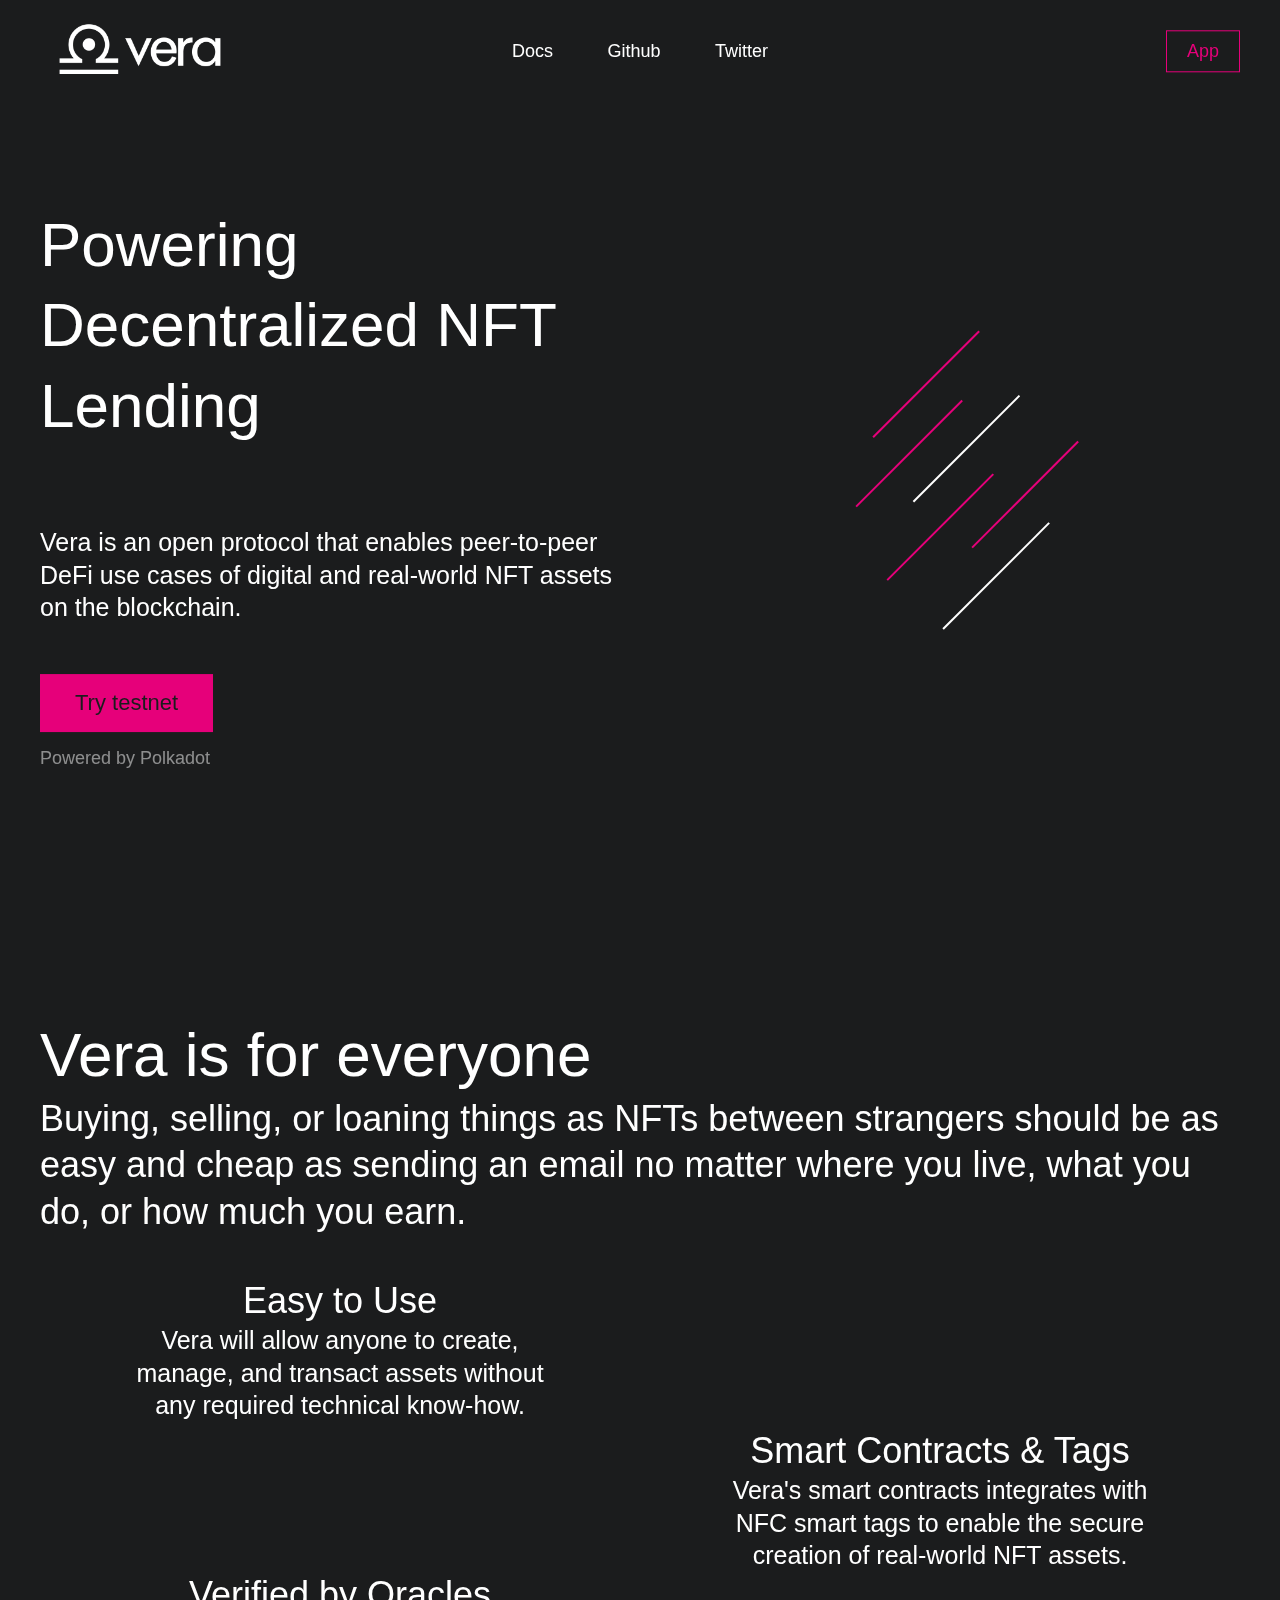
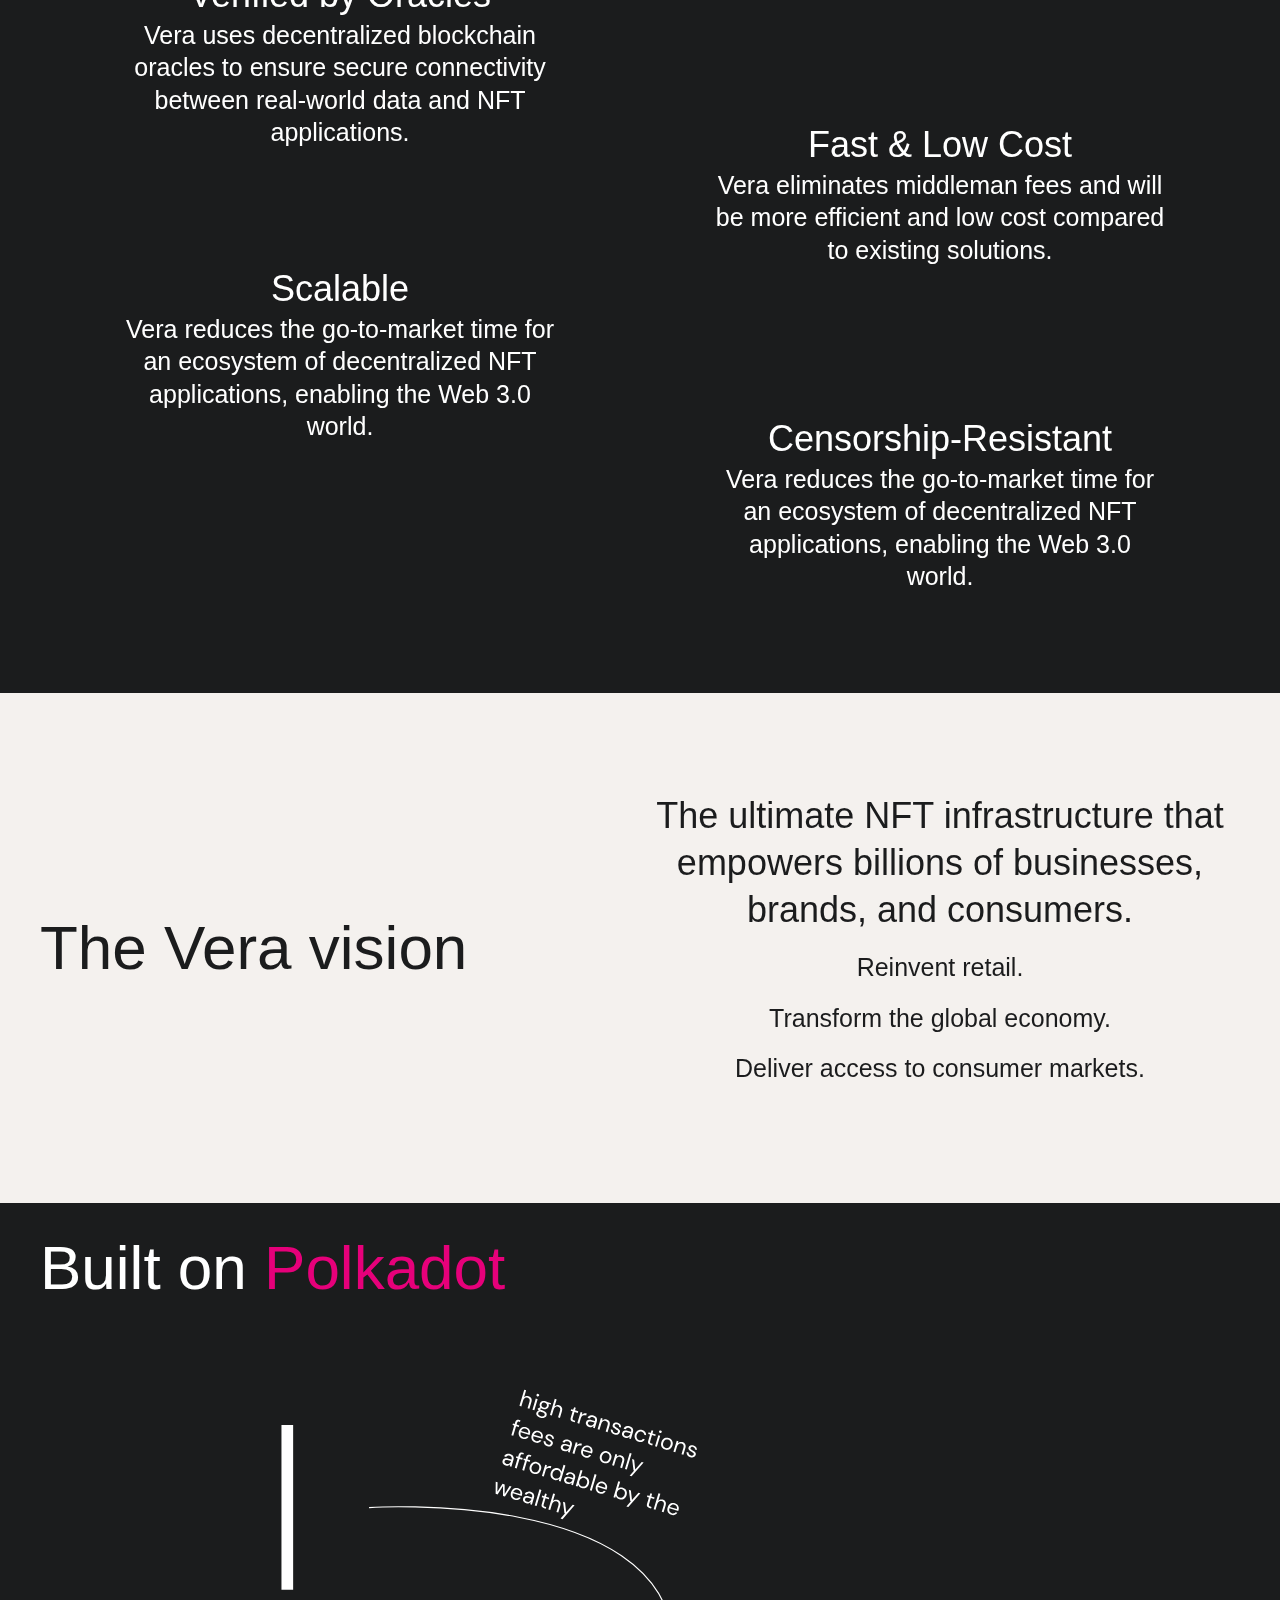
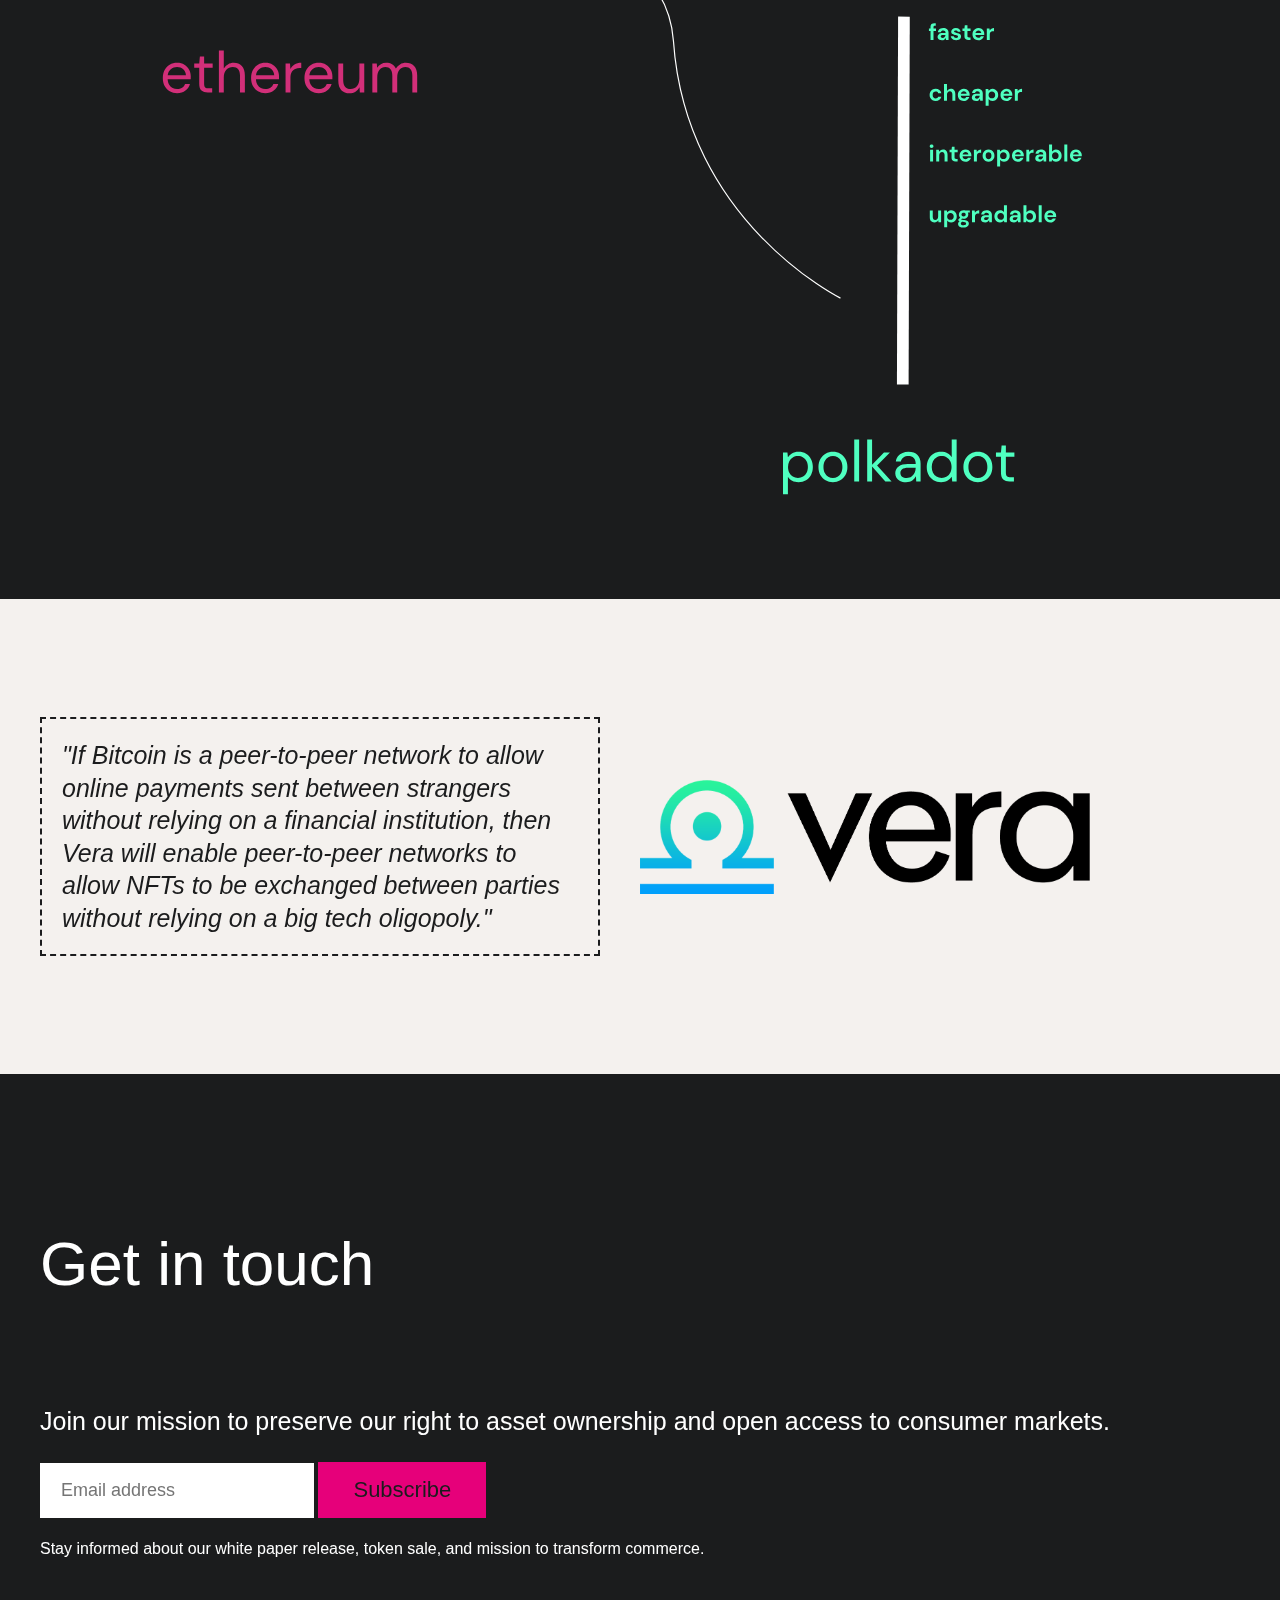
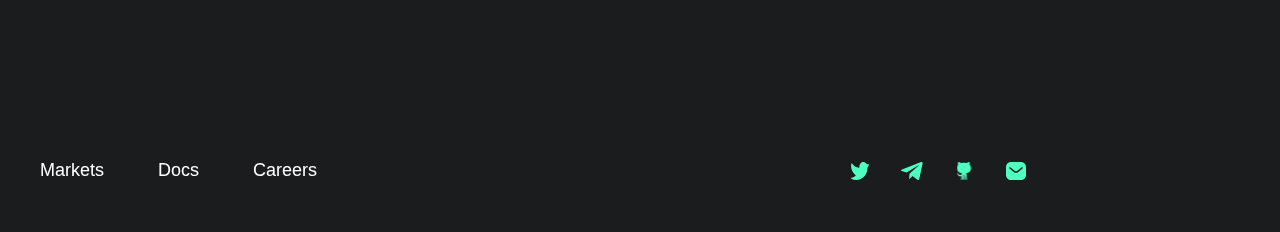
==== commit 7002119f: "fix homepage content" ====
--- a/parallel.fi/index.html
+++ b/parallel.fi/index.html
@@ -12,14 +12,13 @@
 	<script type="text/javascript" src="assets/js/app.js"></script>
 
 
-	
+	<link rel="stylesheet" href="https://pro.fontawesome.com/releases/v5.14.0/css/all.css" integrity="sha384-VhBcF/php0Z/P5ZxlxaEx1GwqTQVIBu4G4giRWxTKOCjTxsPFETUDdVL5B6vYvOt" crossorigin="anonymous">    
+
+
 	<script src="https://ajax.googleapis.com/ajax/libs/jquery/3.5.1/jquery.min.js"></script>
 	<script type="text/javascript" src="assets/js/header.js"></script>
 	<link rel="stylesheet" type="text/css" href="assets/css/header_animation.css" >
-    <link rel="stylesheet" href="https://pro.fontawesome.com/releases/v5.14.0/css/all.css" integrity="sha384-VhBcF/php0Z/P5ZxlxaEx1GwqTQVIBu4G4giRWxTKOCjTxsPFETUDdVL5B6vYvOt" crossorigin="anonymous">    
-
-	<!-- <link rel="stylesheet" type="text/css" href="assets/css/all.css" >
-	<script type="text/javascript" src="assets/js/all.js"></script> -->
+
 </head>
 <body>
 	<main id="ms">
@@ -28,18 +27,6 @@
 				<div class="header__logo">
 					<a href="#" class="header__logo__link">
 						<mark>VeraProtocol</mark>
-						<!-- <svg width="115" height="25" viewBox="0 0 115 21" fill="none" xmlns="http://www.w3.org/2000/svg">
-							<desc>Parallel</desc>
-							<path d="M25.16 19.7642V1.31763H32.0704C33.5645 1.31763 34.8008 1.56359 35.7791 2.0555C36.7574 2.54741 37.4866 3.22378 37.9669 4.08462C38.4472 4.94547 38.6873 5.91172 38.6873 6.98338C38.6873 8.00233 38.4561 8.94223 37.9936 9.80307C37.5311 10.6463 36.8107 11.3315 35.8324 11.8585C34.8541 12.368 33.6001 12.6228 32.0704 12.6228H28.5752V19.7642H25.16ZM28.5752 9.88213H31.857C33.0487 9.88213 33.9025 9.62739 34.4183 9.11791C34.9519 8.59087 35.2188 7.87935 35.2188 6.98338C35.2188 6.06983 34.9519 5.35832 34.4183 4.84884C33.9025 4.32179 33.0487 4.05827 31.857 4.05827H28.5752V9.88213Z" fill="white"/>
-							<path d="M45.0153 20.0805C43.8769 20.0805 42.9431 19.9048 42.2138 19.5534C41.4845 19.1845 40.942 18.7014 40.5862 18.104C40.2305 17.5067 40.0526 16.8479 40.0526 16.1276C40.0526 14.9154 40.5329 13.9316 41.4934 13.1762C42.4539 12.4207 43.8947 12.043 45.8157 12.043H49.1775V11.7268C49.1775 10.8308 48.9196 10.172 48.4038 9.75037C47.8879 9.32873 47.2476 9.11791 46.4827 9.11791C45.789 9.11791 45.1843 9.28481 44.6684 9.6186C44.1526 9.93483 43.8324 10.4092 43.7079 11.0416H40.3728C40.4617 10.0929 40.7819 9.26724 41.3333 8.56451C41.9025 7.86179 42.6318 7.32595 43.5211 6.95702C44.4105 6.57052 45.4066 6.37727 46.5094 6.37727C48.3949 6.37727 49.8801 6.84283 50.9651 7.77394C52.0502 8.70506 52.5927 10.0227 52.5927 11.7268V19.7642H49.6845L49.3643 17.6561C48.973 18.3588 48.4216 18.9385 47.7101 19.3953C47.0164 19.8521 46.1181 20.0805 45.0153 20.0805ZM45.789 17.4452C46.7673 17.4452 47.5233 17.129 48.0569 16.4966C48.6083 15.8641 48.9552 15.0823 49.0975 14.1512H46.1892C45.2821 14.1512 44.6329 14.3181 44.2415 14.6519C43.8502 14.9681 43.6545 15.3634 43.6545 15.8377C43.6545 16.3472 43.8502 16.7425 44.2415 17.0236C44.6329 17.3047 45.1487 17.4452 45.789 17.4452Z" fill="white"/>
-							<path d="M55.8517 19.7642V6.6935H58.8934L59.2135 9.14426C59.6938 8.30099 60.343 7.6334 61.1613 7.14149C61.9973 6.63201 62.9756 6.37727 64.0962 6.37727V9.93483H63.1356C62.3886 9.93483 61.7216 10.049 61.1346 10.2774C60.5476 10.5058 60.0851 10.9011 59.7472 11.4633C59.427 12.0254 59.2669 12.8072 59.2669 13.8086V19.7642H55.8517Z" fill="white"/>
-							<path d="M70.9928 20.0805C69.8544 20.0805 68.9206 19.9048 68.1913 19.5534C67.462 19.1845 66.9195 18.7014 66.5637 18.104C66.208 17.5067 66.0301 16.8479 66.0301 16.1276C66.0301 14.9154 66.5104 13.9316 67.4709 13.1762C68.4314 12.4207 69.8722 12.043 71.7932 12.043H75.155V11.7268C75.155 10.8308 74.8971 10.172 74.3813 9.75037C73.8655 9.32873 73.2251 9.11791 72.4602 9.11791C71.7665 9.11791 71.1618 9.28481 70.6459 9.6186C70.1301 9.93483 69.8099 10.4092 69.6854 11.0416H66.3503C66.4392 10.0929 66.7594 9.26724 67.3108 8.56451C67.88 7.86179 68.6093 7.32595 69.4987 6.95702C70.388 6.57052 71.3841 6.37727 72.4869 6.37727C74.3724 6.37727 75.8576 6.84283 76.9427 7.77394C78.0277 8.70506 78.5702 10.0227 78.5702 11.7268V19.7642H75.662L75.3418 17.6561C74.9505 18.3588 74.3991 18.9385 73.6876 19.3953C72.9939 19.8521 72.0956 20.0805 70.9928 20.0805ZM71.7665 17.4452C72.7448 17.4452 73.5008 17.129 74.0344 16.4966C74.5858 15.8641 74.9327 15.0823 75.075 14.1512H72.1668C71.2596 14.1512 70.6104 14.3181 70.219 14.6519C69.8277 14.9681 69.6321 15.3634 69.6321 15.8377C69.6321 16.3472 69.8277 16.7425 70.219 17.0236C70.6104 17.3047 71.1262 17.4452 71.7665 17.4452Z" fill="white"/>
-							<path d="M81.8292 19.7642V0.790587H85.2444V19.7642H81.8292Z" fill="white"/>
-							<path d="M88.734 19.7642V0.790587H92.1492V19.7642H88.734Z" fill="white"/>
-							<path d="M102.069 20.0805C100.735 20.0805 99.552 19.7994 98.5203 19.2372C97.4886 18.675 96.6793 17.8844 96.0923 16.8655C95.5053 15.8465 95.2119 14.6695 95.2119 13.3343C95.2119 11.9815 95.4965 10.7781 96.0657 9.72401C96.6526 8.66992 97.4531 7.853 98.4669 7.27325C99.4986 6.67593 100.708 6.37727 102.096 6.37727C103.394 6.37727 104.541 6.65836 105.537 7.22055C106.534 7.78273 107.307 8.55573 107.859 9.53955C108.428 10.5058 108.712 11.5862 108.712 12.7809C108.712 12.9741 108.704 13.1762 108.686 13.387C108.686 13.5978 108.677 13.8174 108.659 14.0458H98.6004C98.6715 15.0647 99.0272 15.8641 99.6676 16.4438C100.326 17.0236 101.117 17.3135 102.042 17.3135C102.736 17.3135 103.314 17.1641 103.776 16.8655C104.257 16.5493 104.612 16.1452 104.844 15.6533H108.312C108.063 16.479 107.645 17.2344 107.058 17.9196C106.489 18.5872 105.778 19.1142 104.924 19.5007C104.088 19.8872 103.136 20.0805 102.069 20.0805ZM102.096 9.11791C101.26 9.11791 100.521 9.35508 99.881 9.82942C99.2407 10.2862 98.8316 10.9889 98.6537 11.9376H105.244C105.191 11.0768 104.87 10.3916 104.283 9.88213C103.696 9.37265 102.967 9.11791 102.096 9.11791Z" fill="white"/>
-							<path d="M111.585 19.7642V0.790587H115V19.7642H111.585Z" fill="white"/>
-							<path d="M11.1873 20.9854C5.32421 21.2888 0.322107 16.8404 0.0148328 11.0495C-0.0322267 10.1626 0.033562 9.29569 0.199799 8.46231L9.02076 17.1746C9.73245 17.8775 10.8863 17.8775 11.598 17.1746C12.3097 16.4717 12.3097 15.332 11.598 14.6291L1.68032 4.83354C3.46674 2.08591 6.52102 0.198591 10.0746 0.01465C15.9377 -0.288838 20.9399 4.15959 21.2471 9.95049C21.3005 10.9561 21.2088 11.9361 20.99 12.8705L12.1198 4.10959C11.4081 3.40666 10.2542 3.40666 9.54253 4.10959C8.83083 4.81252 8.83083 5.95219 9.54253 6.65511L19.4187 16.4096C17.6129 19.025 14.6351 20.8069 11.1873 20.9854Z" fill="white"/>
-						</svg> -->
 						<img width="200" height="50" src="./assets/img/logo-vera-white.svg">
 
 					</a>
@@ -173,10 +160,12 @@
 					<div class="grid__child">
 						<h2>The Vera vision</h2>
 					</div>
-					<div class="grid__child">
-						<p>Vera is an open protocol that enables peer-to-peer DeFi use cases of digital and real-world NFT assets on the blockchain.</p>
-						<p>"If Bitcoin is a peer-to-peer network to allow online payments sent between strangers without relying on a financial institution, then Vera will enable peer-to-peer networks to allow NFTs to be exchanged between parties without relying on a big tech oligopoly."</p>
-						
+					<div class="grid__child" style="text-align:center;">
+						<h3>The ultimate NFT infrastructure that empowers billions of businesses, brands, and consumers.</h3>
+						<br>
+						<p>Reinvent retail.</p>
+						<p>Transform the global economy.</p>
+						<p>Deliver access to consumer markets.</p>						
 						<br><br>
 
 					</div>
@@ -225,20 +214,13 @@
 			<div class="container">
 				<div class="grid">
 					<div class="grid__child">
-						<p>The ultimate NFT infrastructure that empowers billions of businesses, brands, and consumers.</p>
-						<br></br>
-						<p>Reinvent retail.</p>
-						<p>Transform the global economy.</p>
-						<p>Deliver access to consumer markets.</p>
-					</div>
-					<div class="grid__child">
-						<p>"If Bitcoin is a peer-to-peer network to allow online payments sent between strangers without relying on a financial institution, then Vera will enable peer-to-peer networks to allow NFTs to be exchanged between parties without relying on a big tech oligopoly."</p>
-						
-						<!-- <div class="svg rounds">
-							<img src="[data-uri]">
-							<div class="rounds__first"></div>
-							<div class="rounds__second"></div>
-						</div> -->
+						<p style="font-style: italic; border: 2px dashed; padding:20px; margin-right: 40px;">"If Bitcoin is a peer-to-peer network to allow online payments sent between strangers without relying on a financial institution, then Vera will enable peer-to-peer networks to allow NFTs to be exchanged between parties without relying on a big tech oligopoly."</p>
+
+					</div>
+					<div class="grid__child">						
+						<div class="svg rounds">
+							<img src="assets/img/logo-vera.png">
+						</div>
 					</div>
 				</div>
 			</div>
--- a/parallel.fi/assets/css/style.css
+++ b/parallel.fi/assets/css/style.css
@@ -180,10 +180,10 @@
       font-size: 13px; } }
 
 .pink {
-  color: #D22F79; }
+  color: #e6007a; }
 
 .green {
-  color: #D22F79; }
+  color: #e6007a; }
 
 .white {
   color: #fff; }
@@ -202,9 +202,9 @@
       padding: 50px 0px; } }
 
 .btn.outline {
-  border: 1px solid #D22F79;
+  border: 1px solid #e6007a;
   font-size: 18px;
-  color: #D22F79;
+  color: #e6007a;
   padding: 10px 20px;
   -webkit-transition: all 0.5s ease;
   transition: all 0.5s ease; }
@@ -214,11 +214,11 @@
       padding: 8px 16px; } }
   @media only screen and (min-width: 1024px) {
     .btn.outline:hover {
-      background: #D22F79;
+      background: #e6007a;
       color: #fff; } }
 .btn.solid {
   font-size: 22px;
-  background: #D22F79;
+  background: #e6007a;
   color: #1B1C1D;
   padding: 15px 35px;
   -webkit-transition: all 0.5s ease;
@@ -229,15 +229,15 @@
       padding: 8px 16px; } }
   @media only screen and (min-width: 1024px) {
     .btn.solid:hover {
-      background: #D22F79;
+      background: #e6007a;
       color: #fff; } }
   .btn.solid.pinker {
-    background: #D22F79;
+    background: #e6007a;
     -webkit-transition: all 0.5s ease;
     transition: all 0.5s ease; }
     @media only screen and (min-width: 1024px) {
       .btn.solid.pinker:hover {
-        background: #D22F79; } }
+        background: #e6007a; } }
 
 @-webkit-keyframes logo {
   0% {
@@ -529,14 +529,14 @@
   #bg .circle:nth-child(1) {
     height: 12px;
     width: 12px;
-    background: #D22F79;
+    background: #e6007a;
     border-radius: 50%; }
   #bg .triangle:nth-child(1) {
     width: 0;
     height: 0;
     border-left: 10px solid transparent;
     border-right: 10px solid transparent;
-    border-bottom: 20px solid #D22F79; }
+    border-bottom: 20px solid #e6007a; }
 @keyframes bg-animation-2 {
   0% {
     transform: translate3d(85vw, 12.5vw, 1.75vw) rotate(0deg); }
@@ -548,14 +548,14 @@
   #bg .circle:nth-child(2) {
     height: 20px;
     width: 20px;
-    background: #D22F79;
+    background: #e6007a;
     border-radius: 50%; }
   #bg .triangle:nth-child(2) {
     width: 0;
     height: 0;
     border-left: 10px solid transparent;
     border-right: 10px solid transparent;
-    border-bottom: 20px solid #D22F79; }
+    border-bottom: 20px solid #e6007a; }
 @keyframes bg-animation-3 {
   0% {
     transform: translate3d(52vw, 14.25vw, 18.5vw) rotate(0deg); }
@@ -567,14 +567,14 @@
   #bg .circle:nth-child(3) {
     height: 20px;
     width: 20px;
-    background: #D22F79;
+    background: #e6007a;
     border-radius: 50%; }
   #bg .triangle:nth-child(3) {
     width: 0;
     height: 0;
     border-left: 10px solid transparent;
     border-right: 10px solid transparent;
-    border-bottom: 20px solid #D22F79; }
+    border-bottom: 20px solid #e6007a; }
 @keyframes bg-animation-4 {
   0% {
     transform: translate3d(49vw, 4vw, 11.5vw) rotate(0deg); }
@@ -586,14 +586,14 @@
   #bg .circle:nth-child(4) {
     height: 11px;
     width: 11px;
-    background: #D22F79;
+    background: #e6007a;
     border-radius: 50%; }
   #bg .triangle:nth-child(4) {
     width: 0;
     height: 0;
     border-left: 10px solid transparent;
     border-right: 10px solid transparent;
-    border-bottom: 20px solid #D22F79; }
+    border-bottom: 20px solid #e6007a; }
 @keyframes bg-animation-5 {
   0% {
     transform: translate3d(70vw, 18.75vw, 14.5vw) rotate(0deg); }
@@ -605,14 +605,14 @@
   #bg .circle:nth-child(5) {
     height: 14px;
     width: 14px;
-    background: #D22F79;
+    background: #e6007a;
     border-radius: 50%; }
   #bg .triangle:nth-child(5) {
     width: 0;
     height: 0;
     border-left: 10px solid transparent;
     border-right: 10px solid transparent;
-    border-bottom: 20px solid #D22F79; }
+    border-bottom: 20px solid #e6007a; }
 @keyframes bg-animation-6 {
   0% {
     transform: translate3d(47vw, 18.25vw, 5.25vw) rotate(0deg); }
@@ -624,14 +624,14 @@
   #bg .circle:nth-child(6) {
     height: 11px;
     width: 11px;
-    background: #D22F79;
+    background: #e6007a;
     border-radius: 50%; }
   #bg .triangle:nth-child(6) {
     width: 0;
     height: 0;
     border-left: 10px solid transparent;
     border-right: 10px solid transparent;
-    border-bottom: 20px solid #D22F79; }
+    border-bottom: 20px solid #e6007a; }
 @keyframes bg-animation-7 {
   0% {
     transform: translate3d(74vw, 16.5vw, 21.25vw) rotate(0deg); }
@@ -643,14 +643,14 @@
   #bg .circle:nth-child(7) {
     height: 14px;
     width: 14px;
-    background: #D22F79;
+    background: #e6007a;
     border-radius: 50%; }
   #bg .triangle:nth-child(7) {
     width: 0;
     height: 0;
     border-left: 10px solid transparent;
     border-right: 10px solid transparent;
-    border-bottom: 20px solid #D22F79; }
+    border-bottom: 20px solid #e6007a; }
 @keyframes bg-animation-8 {
   0% {
     transform: translate3d(23vw, 14.5vw, 9vw) rotate(0deg); }
@@ -662,14 +662,14 @@
   #bg .circle:nth-child(8) {
     height: 19px;
     width: 19px;
-    background: #D22F79;
+    background: #e6007a;
     border-radius: 50%; }
   #bg .triangle:nth-child(8) {
     width: 0;
     height: 0;
     border-left: 10px solid transparent;
     border-right: 10px solid transparent;
-    border-bottom: 20px solid #D22F79; }
+    border-bottom: 20px solid #e6007a; }
 @keyframes bg-animation-9 {
   0% {
     transform: translate3d(16vw, 7.25vw, 10vw) rotate(0deg); }
@@ -681,14 +681,14 @@
   #bg .circle:nth-child(9) {
     height: 16px;
     width: 16px;
-    background: #D22F79;
+    background: #e6007a;
     border-radius: 50%; }
   #bg .triangle:nth-child(9) {
     width: 0;
     height: 0;
     border-left: 10px solid transparent;
     border-right: 10px solid transparent;
-    border-bottom: 20px solid #D22F79; }
+    border-bottom: 20px solid #e6007a; }
 @keyframes bg-animation-10 {
   0% {
     transform: translate3d(90vw, 20.75vw, 4.5vw) rotate(0deg); }
@@ -700,14 +700,14 @@
   #bg .circle:nth-child(10) {
     height: 14px;
     width: 14px;
-    background: #D22F79;
+    background: #e6007a;
     border-radius: 50%; }
   #bg .triangle:nth-child(10) {
     width: 0;
     height: 0;
     border-left: 10px solid transparent;
     border-right: 10px solid transparent;
-    border-bottom: 20px solid #D22F79; }
+    border-bottom: 20px solid #e6007a; }
 @keyframes bg-animation-11 {
   0% {
     transform: translate3d(58vw, 11.5vw, 9.25vw) rotate(0deg); }
@@ -719,14 +719,14 @@
   #bg .circle:nth-child(11) {
     height: 15px;
     width: 15px;
-    background: #D22F79;
+    background: #e6007a;
     border-radius: 50%; }
   #bg .triangle:nth-child(11) {
     width: 0;
     height: 0;
     border-left: 10px solid transparent;
     border-right: 10px solid transparent;
-    border-bottom: 20px solid #D22F79; }
+    border-bottom: 20px solid #e6007a; }
 @keyframes bg-animation-12 {
   0% {
     transform: translate3d(27vw, 14vw, 1.75vw) rotate(0deg); }
@@ -738,14 +738,14 @@
   #bg .circle:nth-child(12) {
     height: 11px;
     width: 11px;
-    background: #D22F79;
+    background: #e6007a;
     border-radius: 50%; }
   #bg .triangle:nth-child(12) {
     width: 0;
     height: 0;
     border-left: 10px solid transparent;
     border-right: 10px solid transparent;
-    border-bottom: 20px solid #D22F79; }
+    border-bottom: 20px solid #e6007a; }
 @keyframes bg-animation-13 {
   0% {
     transform: translate3d(19vw, 14.5vw, 15.75vw) rotate(0deg); }
@@ -757,14 +757,14 @@
   #bg .circle:nth-child(13) {
     height: 20px;
     width: 20px;
-    background: #D22F79;
+    background: #e6007a;
     border-radius: 50%; }
   #bg .triangle:nth-child(13) {
     width: 0;
     height: 0;
     border-left: 10px solid transparent;
     border-right: 10px solid transparent;
-    border-bottom: 20px solid #D22F79; }
+    border-bottom: 20px solid #e6007a; }
 @keyframes bg-animation-14 {
   0% {
     transform: translate3d(31vw, 14.75vw, 16.75vw) rotate(0deg); }
@@ -776,14 +776,14 @@
   #bg .circle:nth-child(14) {
     height: 19px;
     width: 19px;
-    background: #D22F79;
+    background: #e6007a;
     border-radius: 50%; }
   #bg .triangle:nth-child(14) {
     width: 0;
     height: 0;
     border-left: 10px solid transparent;
     border-right: 10px solid transparent;
-    border-bottom: 20px solid #D22F79; }
+    border-bottom: 20px solid #e6007a; }
 @keyframes bg-animation-15 {
   0% {
     transform: translate3d(64vw, 16.75vw, 1.75vw) rotate(0deg); }
@@ -795,14 +795,14 @@
   #bg .circle:nth-child(15) {
     height: 14px;
     width: 14px;
-    background: #D22F79;
+    background: #e6007a;
     border-radius: 50%; }
   #bg .triangle:nth-child(15) {
     width: 0;
     height: 0;
     border-left: 10px solid transparent;
     border-right: 10px solid transparent;
-    border-bottom: 20px solid #D22F79; }
+    border-bottom: 20px solid #e6007a; }
 @keyframes bg-animation-16 {
   0% {
     transform: translate3d(37vw, 12.25vw, 9.25vw) rotate(0deg); }
@@ -814,14 +814,14 @@
   #bg .circle:nth-child(16) {
     height: 11px;
     width: 11px;
-    background: #D22F79;
+    background: #e6007a;
     border-radius: 50%; }
   #bg .triangle:nth-child(16) {
     width: 0;
     height: 0;
     border-left: 10px solid transparent;
     border-right: 10px solid transparent;
-    border-bottom: 20px solid #D22F79; }
+    border-bottom: 20px solid #e6007a; }
 @keyframes bg-animation-17 {
   0% {
     transform: translate3d(67vw, 16.25vw, 13vw) rotate(0deg); }
@@ -833,14 +833,14 @@
   #bg .circle:nth-child(17) {
     height: 14px;
     width: 14px;
-    background: #D22F79;
+    background: #e6007a;
     border-radius: 50%; }
   #bg .triangle:nth-child(17) {
     width: 0;
     height: 0;
     border-left: 10px solid transparent;
     border-right: 10px solid transparent;
-    border-bottom: 20px solid #D22F79; }
+    border-bottom: 20px solid #e6007a; }
 @keyframes bg-animation-18 {
   0% {
     transform: translate3d(66vw, 19.75vw, 6.25vw) rotate(0deg); }
@@ -852,14 +852,14 @@
   #bg .circle:nth-child(18) {
     height: 11px;
     width: 11px;
-    background: #D22F79;
+    background: #e6007a;
     border-radius: 50%; }
   #bg .triangle:nth-child(18) {
     width: 0;
     height: 0;
     border-left: 10px solid transparent;
     border-right: 10px solid transparent;
-    border-bottom: 20px solid #D22F79; }
+    border-bottom: 20px solid #e6007a; }
 @keyframes bg-animation-19 {
   0% {
     transform: translate3d(76vw, 5vw, 10.5vw) rotate(0deg); }
@@ -871,14 +871,14 @@
   #bg .circle:nth-child(19) {
     height: 20px;
     width: 20px;
-    background: #D22F79;
+    background: #e6007a;
     border-radius: 50%; }
   #bg .triangle:nth-child(19) {
     width: 0;
     height: 0;
     border-left: 10px solid transparent;
     border-right: 10px solid transparent;
-    border-bottom: 20px solid #D22F79; }
+    border-bottom: 20px solid #e6007a; }
 @keyframes bg-animation-20 {
   0% {
     transform: translate3d(8vw, 1.5vw, 3.75vw) rotate(0deg); }
@@ -890,14 +890,14 @@
   #bg .circle:nth-child(20) {
     height: 14px;
     width: 14px;
-    background: #D22F79;
+    background: #e6007a;
     border-radius: 50%; }
   #bg .triangle:nth-child(20) {
     width: 0;
     height: 0;
     border-left: 10px solid transparent;
     border-right: 10px solid transparent;
-    border-bottom: 20px solid #D22F79; }
+    border-bottom: 20px solid #e6007a; }
 
 .svg.mainlist {
   display: inline-block;
@@ -915,7 +915,7 @@
     width: 150px;
     height: 2px;
     display: block;
-    background: #D22F79;
+    background: #e6007a;
     -webkit-transition: width 0.5s cubic-bezier(0.445, 0.05, 0.55, 0.95);
     transition: width 0.5s cubic-bezier(0.445, 0.05, 0.55, 0.95); }
     .svg.mainlist span:first-of-type {
@@ -927,7 +927,7 @@
         right: -50px;
         -webkit-animation-delay: -.1s;
         animation-delay: -.1s;
-        background: #D22F79; }
+        background: #e6007a; }
         .svg.mainlist span:first-of-type + span + span {
           top: 74px;
           left: -56px;
@@ -942,7 +942,7 @@
             .svg.mainlist span:first-of-type + span + span + span + span {
               top: 148px;
               left: -47px;
-              background: #D22F79;
+              background: #e6007a;
               -webkit-animation-delay: -.1s;
               animation-delay: -.1s; }
               .svg.mainlist span:first-of-type + span + span + span + span + span {
@@ -961,13 +961,15 @@
     .svg.rounds {
       margin-bottom: 25px; } }
   .svg.rounds img {
-    max-width: 100%;
-    width: 335px;
-    height: 335px; }
+    max-width: 75%;
+    /* width: 335px;
+    height: 335px;  */
+  }
     @media only screen and (max-width: 767px) {
       .svg.rounds img {
-        width: 250px;
-        height: 250px; } }
+        /* width: 250px;
+        height: 250px;  */
+      } }
   .svg.rounds > div {
     top: 0px;
     left: 0px;
@@ -995,7 +997,7 @@
       top: 5%;
       width: 90%;
       height: 90%;
-      border-color: #D22F79; }
+      border-color: #e6007a; }
 .svg.lend {
   position: relative;
   display: block;
@@ -1294,7 +1296,7 @@
     -webkit-transition: width 3s linear;
     transition: width 3s linear; }
   .main__content__title__rotate.staking b {
-    color: #D22F79; }
+    color: #e6007a; }
   .main__content__title__rotate.staking span:first-of-type {
     top: -115px; }
     @media only screen and (max-width: 1250px) {
@@ -1307,7 +1309,7 @@
   .main__content__title__rotate.lending {
     width: 240px; }
     .main__content__title__rotate.lending b {
-      color: #D22F79; }
+      color: #e6007a; }
     .main__content__title__rotate.lending span:first-of-type {
       top: -195px; }
       .main__content__title__rotate.lending span:first-of-type + span {
@@ -1666,14 +1668,14 @@
         width: 0%;
         height: 1px;
         bottom: 0px;
-        background: #D22F79;
+        background: #e6007a;
         position: absolute;
         left: 50%;
         -webkit-transition: width 0.25s ease;
         transition: width 0.25s ease; }
       @media only screen and (min-width: 1024px) {
         .header__navigation ul li a:hover {
-          color: #D22F79; }
+          color: #e6007a; }
           .header__navigation ul li a:hover:before {
             width: 100%; } }
     @media only screen and (max-width: 767px) {
@@ -1717,7 +1719,7 @@
             display: block;
             width: 35px;
             height: 1px;
-            background: #D22F79; }
+            background: #e6007a; }
             .header__mobile a span:first-of-type {
               margin-top: 0px; } }
   .header.visible .header__navigation {
@@ -1774,14 +1776,14 @@
       width: 0%;
       height: 1px;
       bottom: 0px;
-      background: #D22F79;
+      background: #e6007a;
       position: absolute;
       left: 50%;
       -webkit-transition: width 0.25s ease;
       transition: width 0.25s ease; }
     @media only screen and (min-width: 1024px) {
       .footer__links ul li a:hover {
-        color: #D22F79; }
+        color: #e6007a; }
         .footer__links ul li a:hover:before {
           width: 100%; } }
   .footer__social ul li {
@@ -1831,7 +1833,7 @@
       body.visible footer .grid .grid__child:first-of-type + div {
         margin-top: 0px; }
         body.visible footer .grid .grid__child:first-of-type + div nav {
-          border-top: 1px dashed #D22F79;
+          border-top: 1px dashed #e6007a;
           padding-top: 2.5vh; }
           body.visible footer .grid .grid__child:first-of-type + div nav ul li a {
             padding: 8px; } }
@@ -1917,7 +1919,7 @@
   .built h2 {
     padding: 0px 0px 75px 0px; }
     .built h2 strong {
-      color: #D22F79; }
+      color: #e6007a; }
     @media only screen and (max-width: 767px) {
       .built h2 {
         padding: 75px 0px 50px 0px; } }
@@ -2031,7 +2033,7 @@
           width: 0%;
           display: block;
           height: 9px;
-          background: #D22F79;
+          background: #e6007a;
           -webkit-transition: width 0.25s cubic-bezier(0.445, 0.05, 0.55, 0.95);
           transition: width 0.25s cubic-bezier(0.445, 0.05, 0.55, 0.95); }
         @media only screen and (min-width: 1024px) {
@@ -2078,13 +2080,13 @@
       -webkit-transition: all 0.25s cubic-bezier(0.445, 0.05, 0.55, 0.95);
       transition: all 0.25s cubic-bezier(0.445, 0.05, 0.55, 0.95); }
       .getintouch form .suscribe__form input.error {
-        border-color: #D22F79; }
+        border-color: #e6007a; }
       @media only screen and (max-width: 767px) {
         .getintouch form .suscribe__form input {
           width: 100%;
           font-size: 15px; } }
       .getintouch form .suscribe__form input:focus {
-        border-color: #D22F79;
+        border-color: #e6007a;
         background: #1B1C1D;
         color: #fff; }
     .getintouch form .suscribe__form * {
@@ -2106,4 +2108,6 @@
 i.fal {
   font-size: 170px;
   margin-bottom:25px;
+  /* color: #e6007a; */
+  color: #e6007a;
 }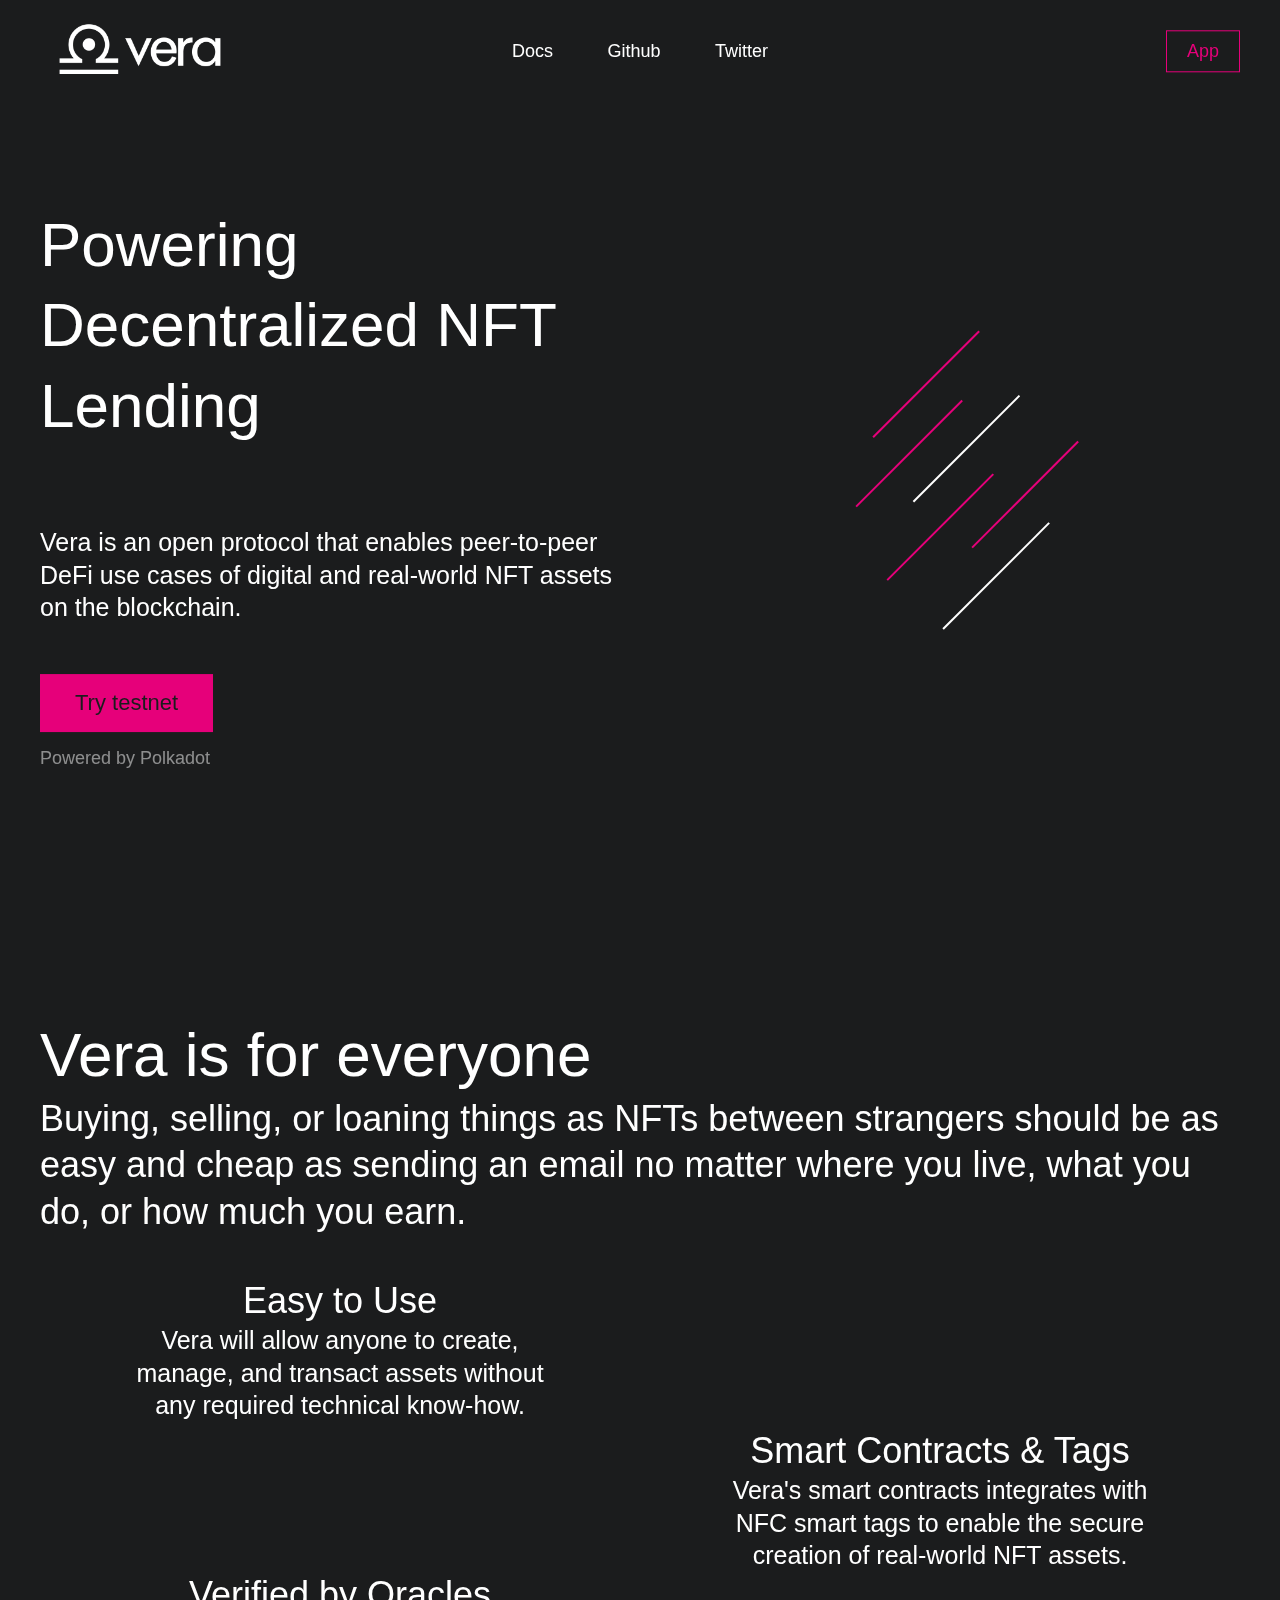
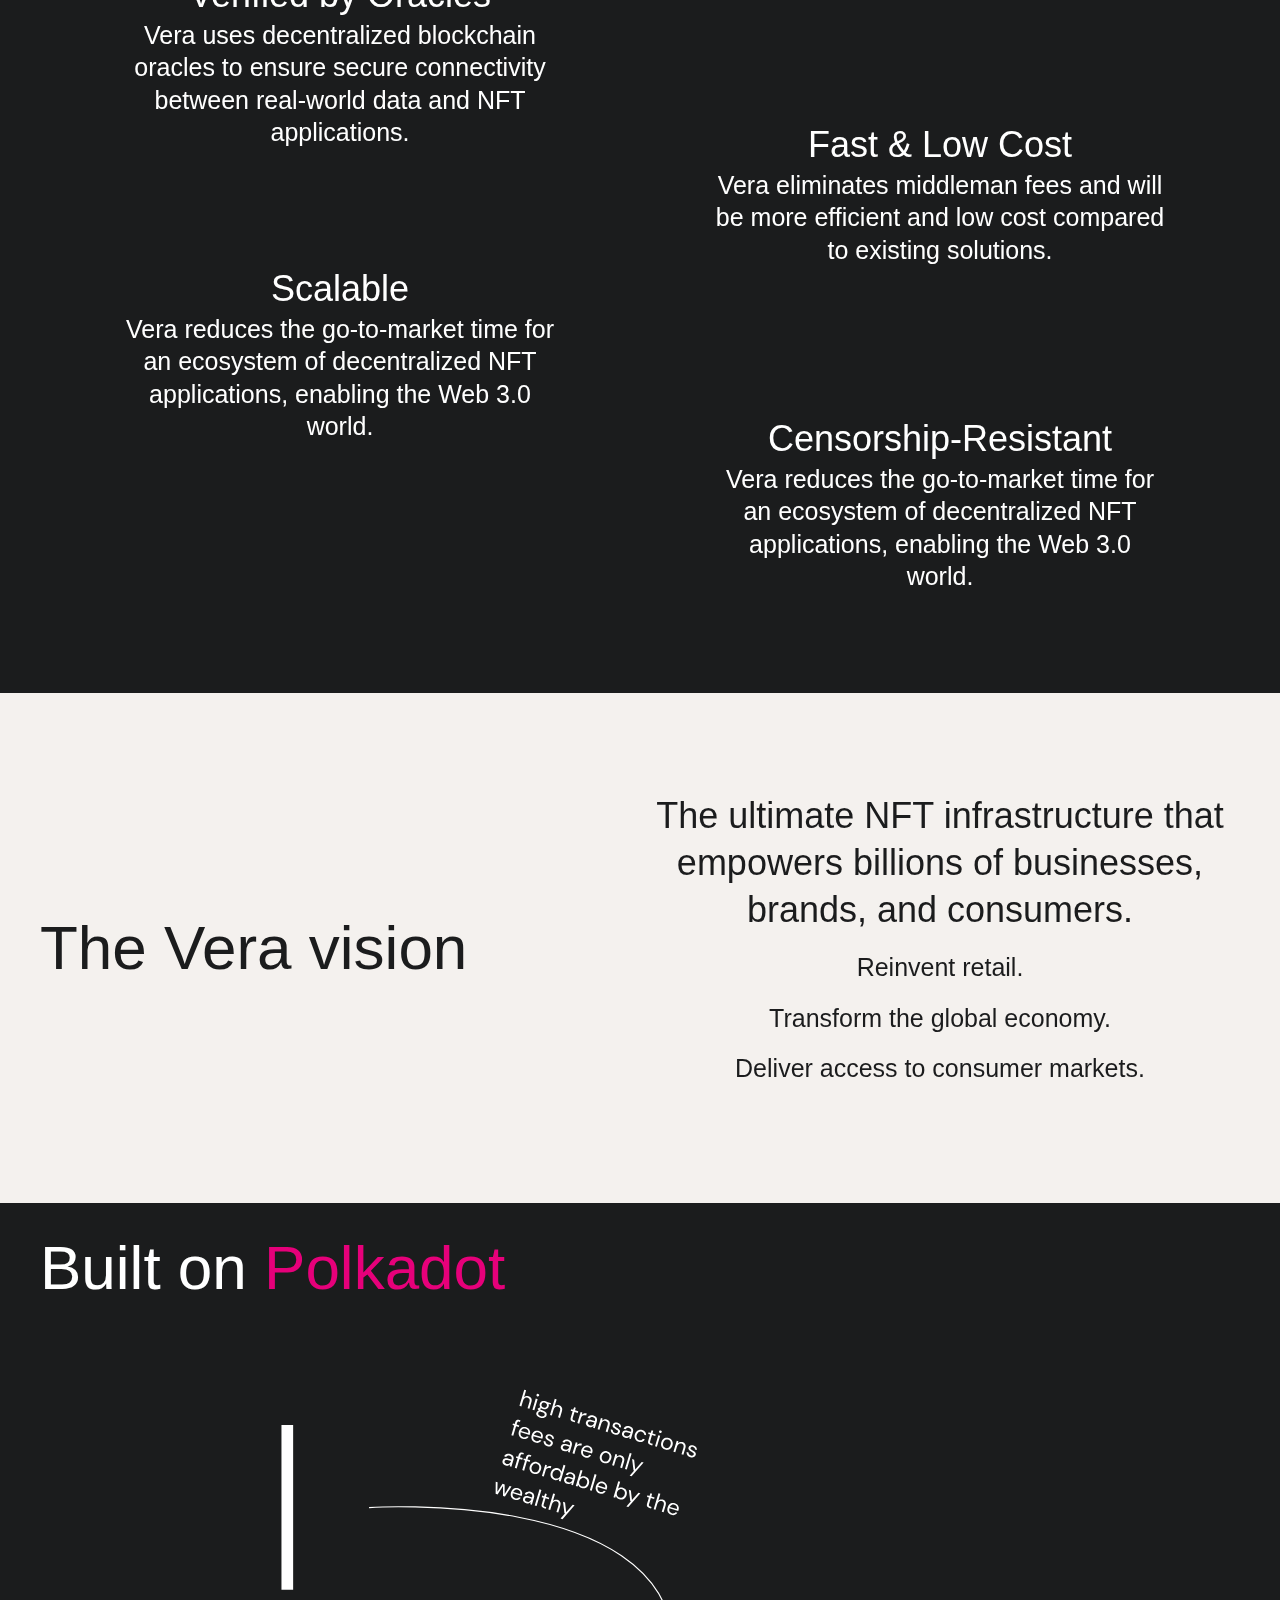
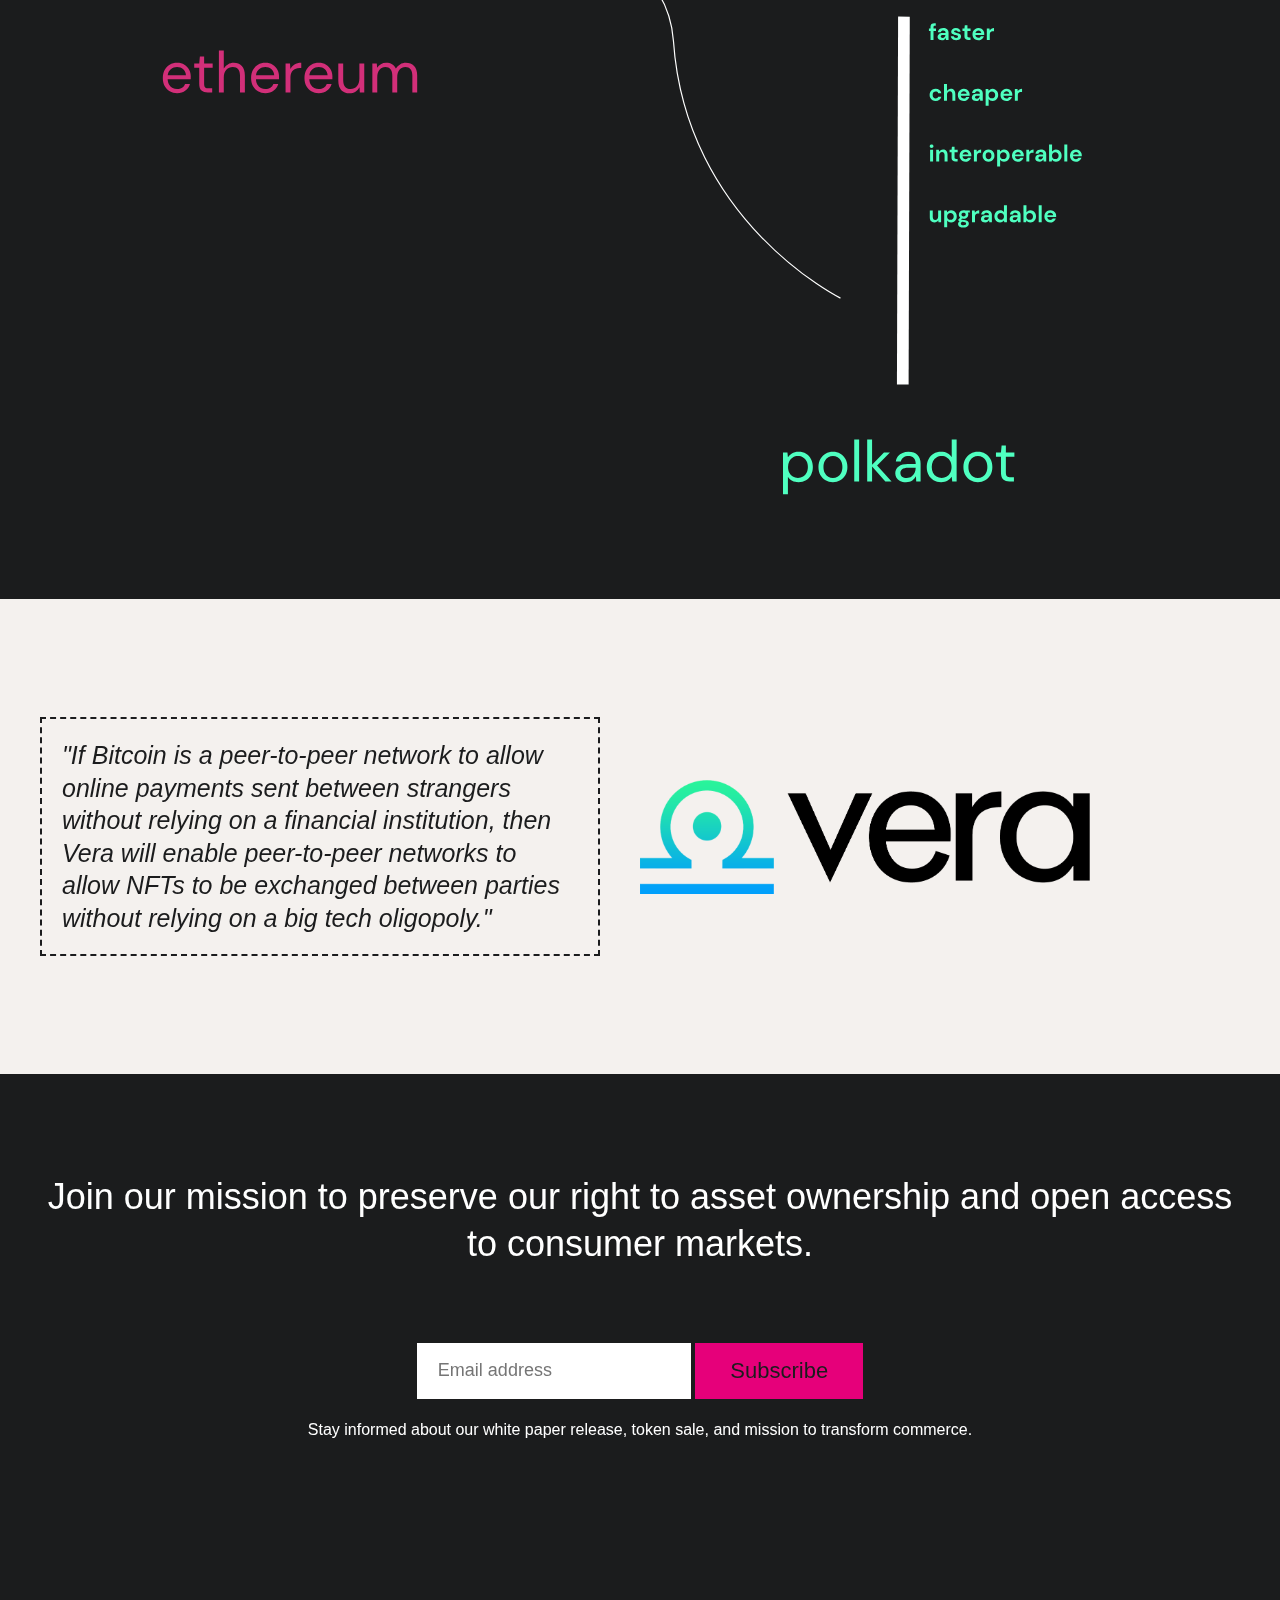
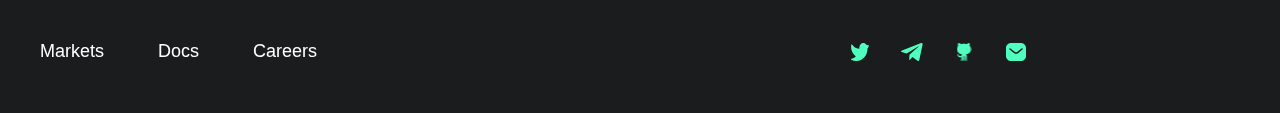
==== commit a38a24fd: "small ui improvments" ====
--- a/parallel.fi/index.html
+++ b/parallel.fi/index.html
@@ -281,10 +281,9 @@
 			</div>
 		</section> -->
 		<section class="getintouch" id="getintouch">
-			<div class="container">
-				<h2>Get in touch</h2>
+			<div class="container" style="text-align:center;">
+				<h3>Join our mission to preserve our right to asset ownership and open access to consumer markets.</h3>
 				<form class="suscribe" action="https://veraprotocol.us4.list-manage.com/subscribe/post?u=f8d6efcbd47d19dc0a37fe303&amp;id=28af1977e4" method="post" autocomplete="off">
-					<p>Join our mission to preserve our right to asset ownership and open access to consumer markets.</p>
 					<div class="suscribe__form">
 						<div id="mce-responses" class="clear">
 							<div class="response" id="mce-error-response" style="display:none"></div>
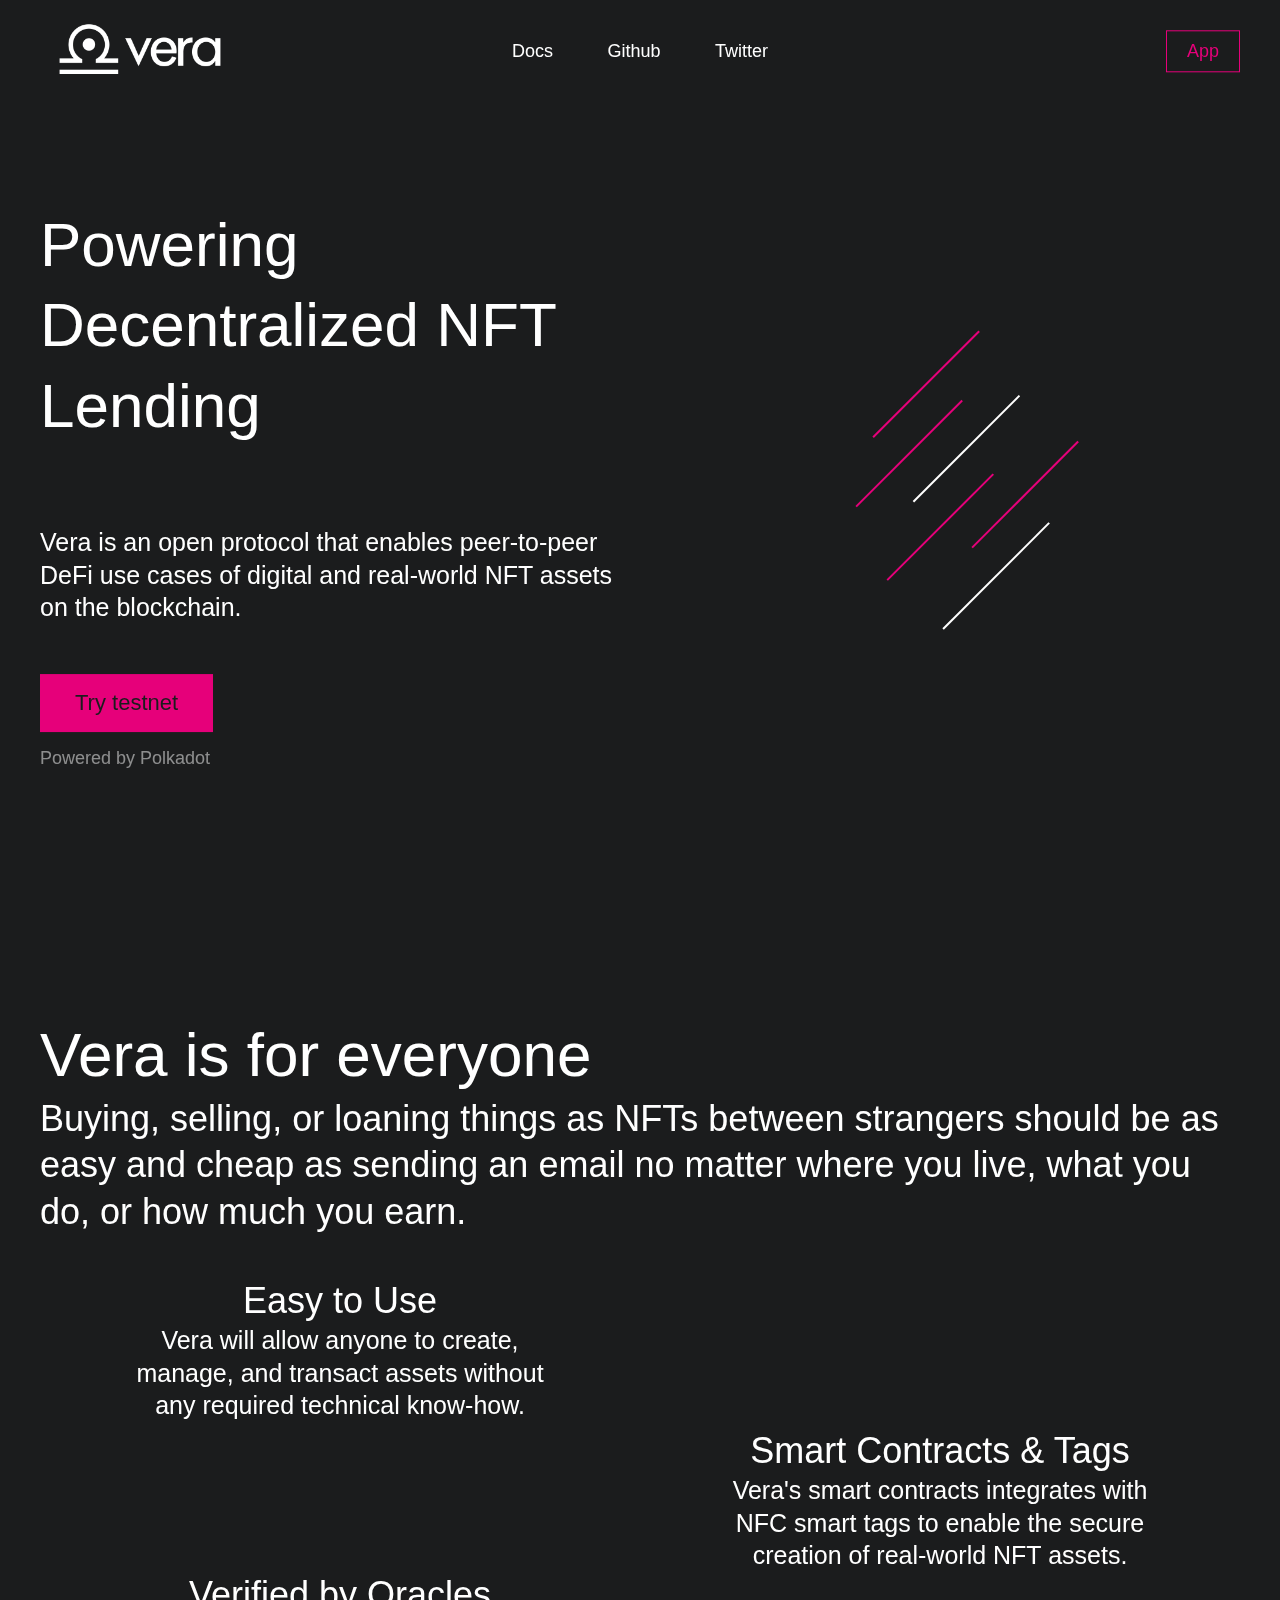
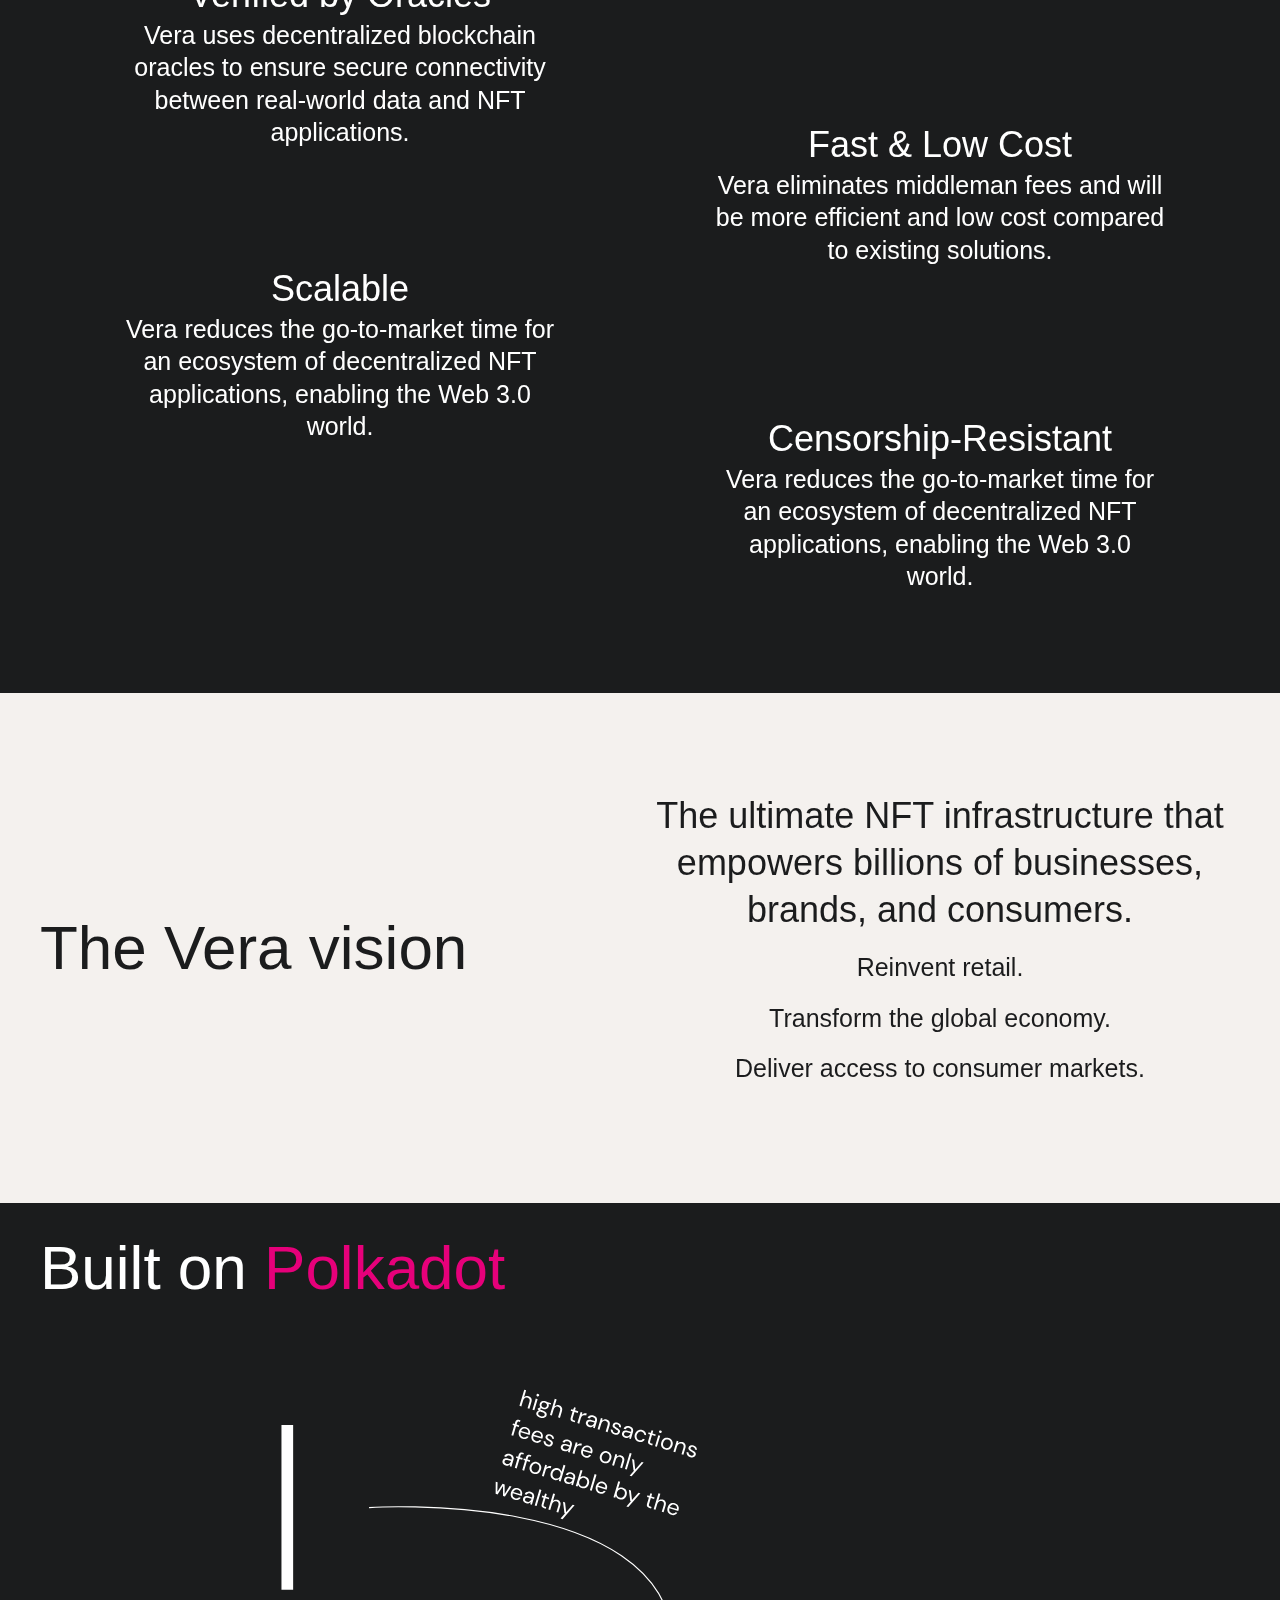
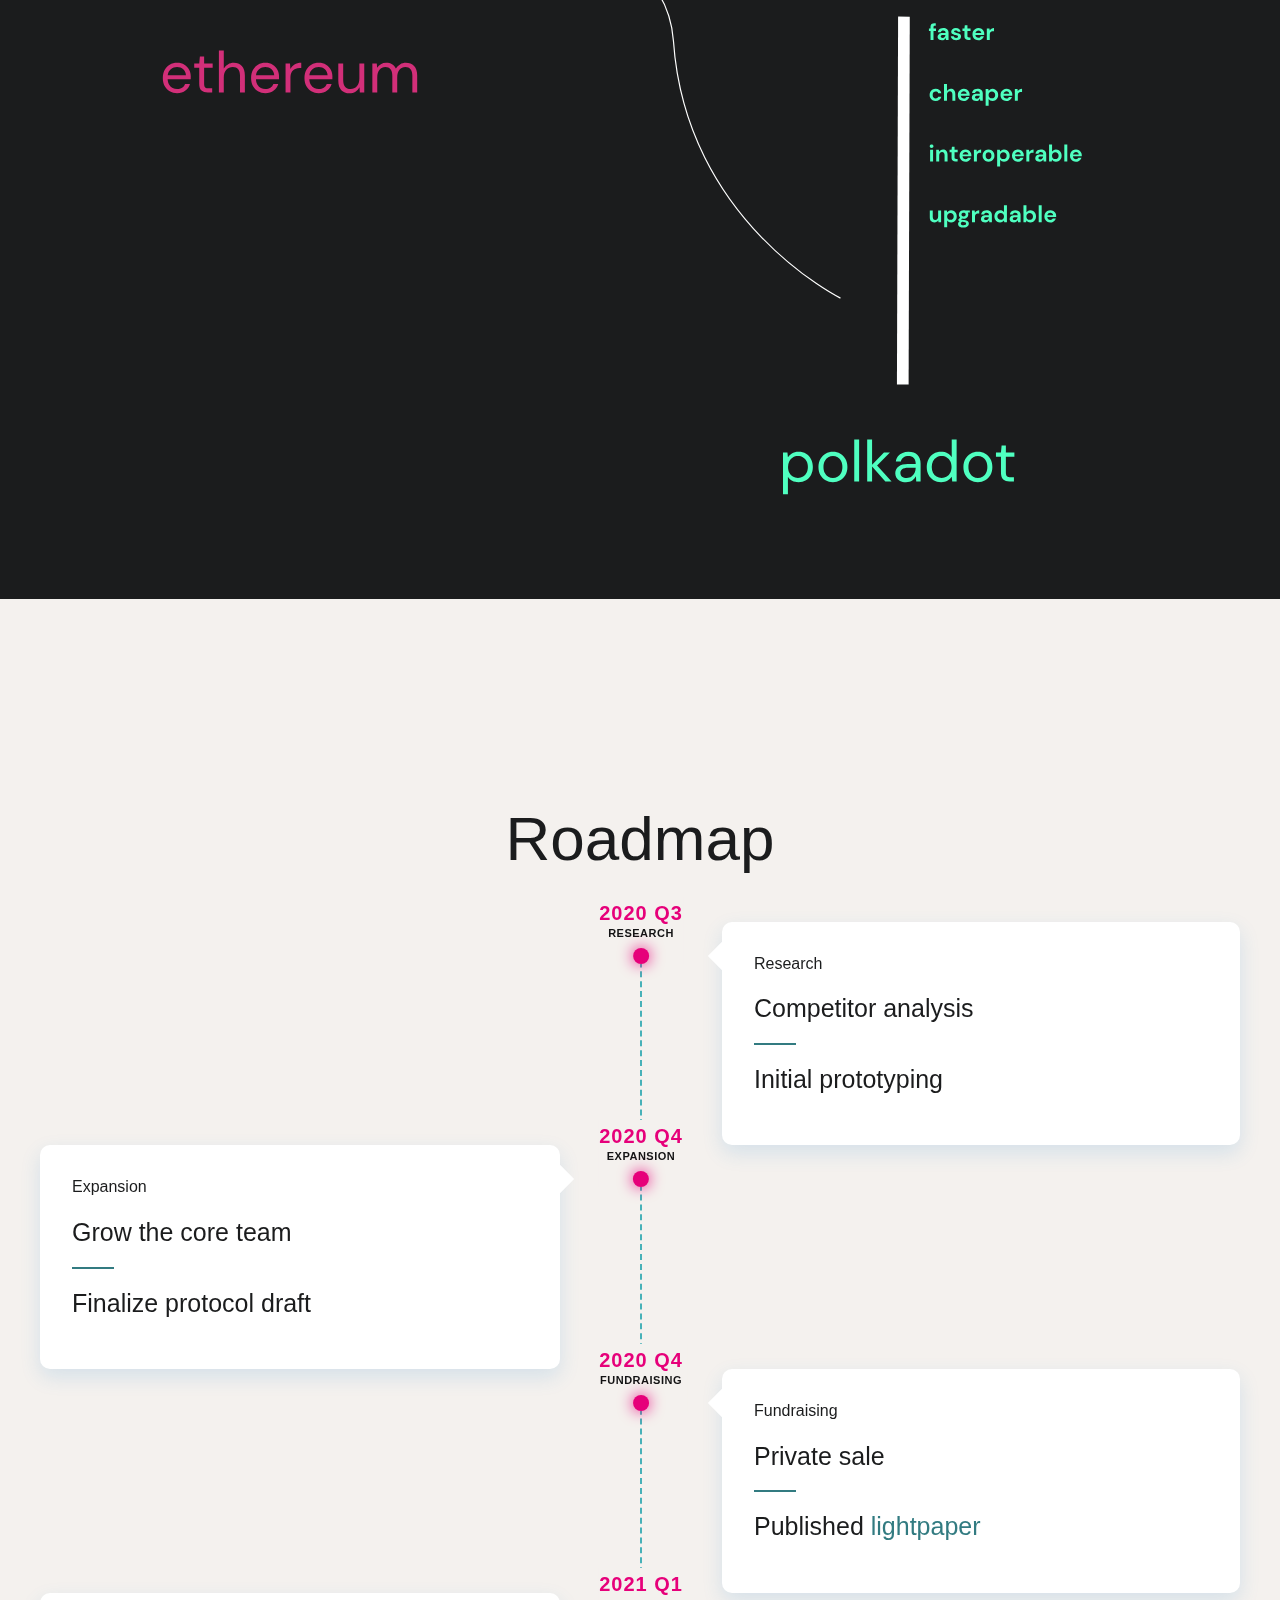
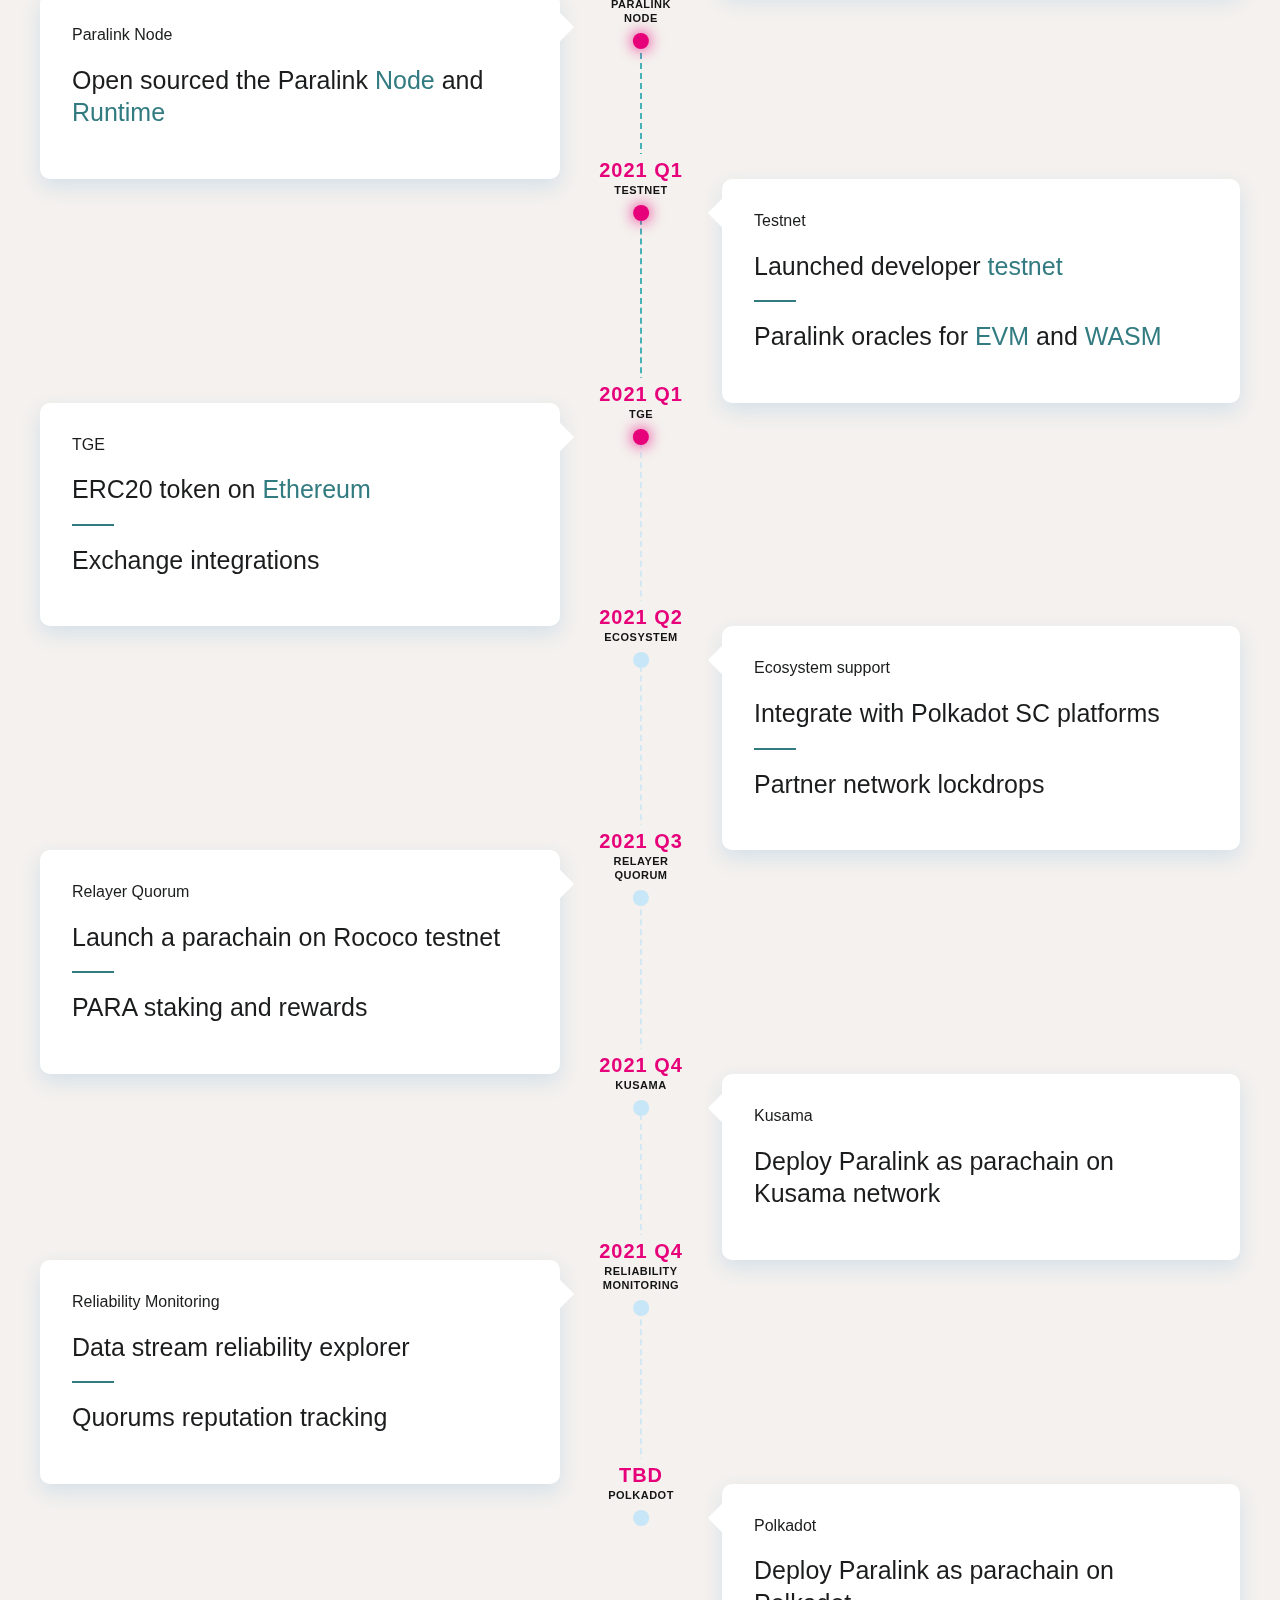
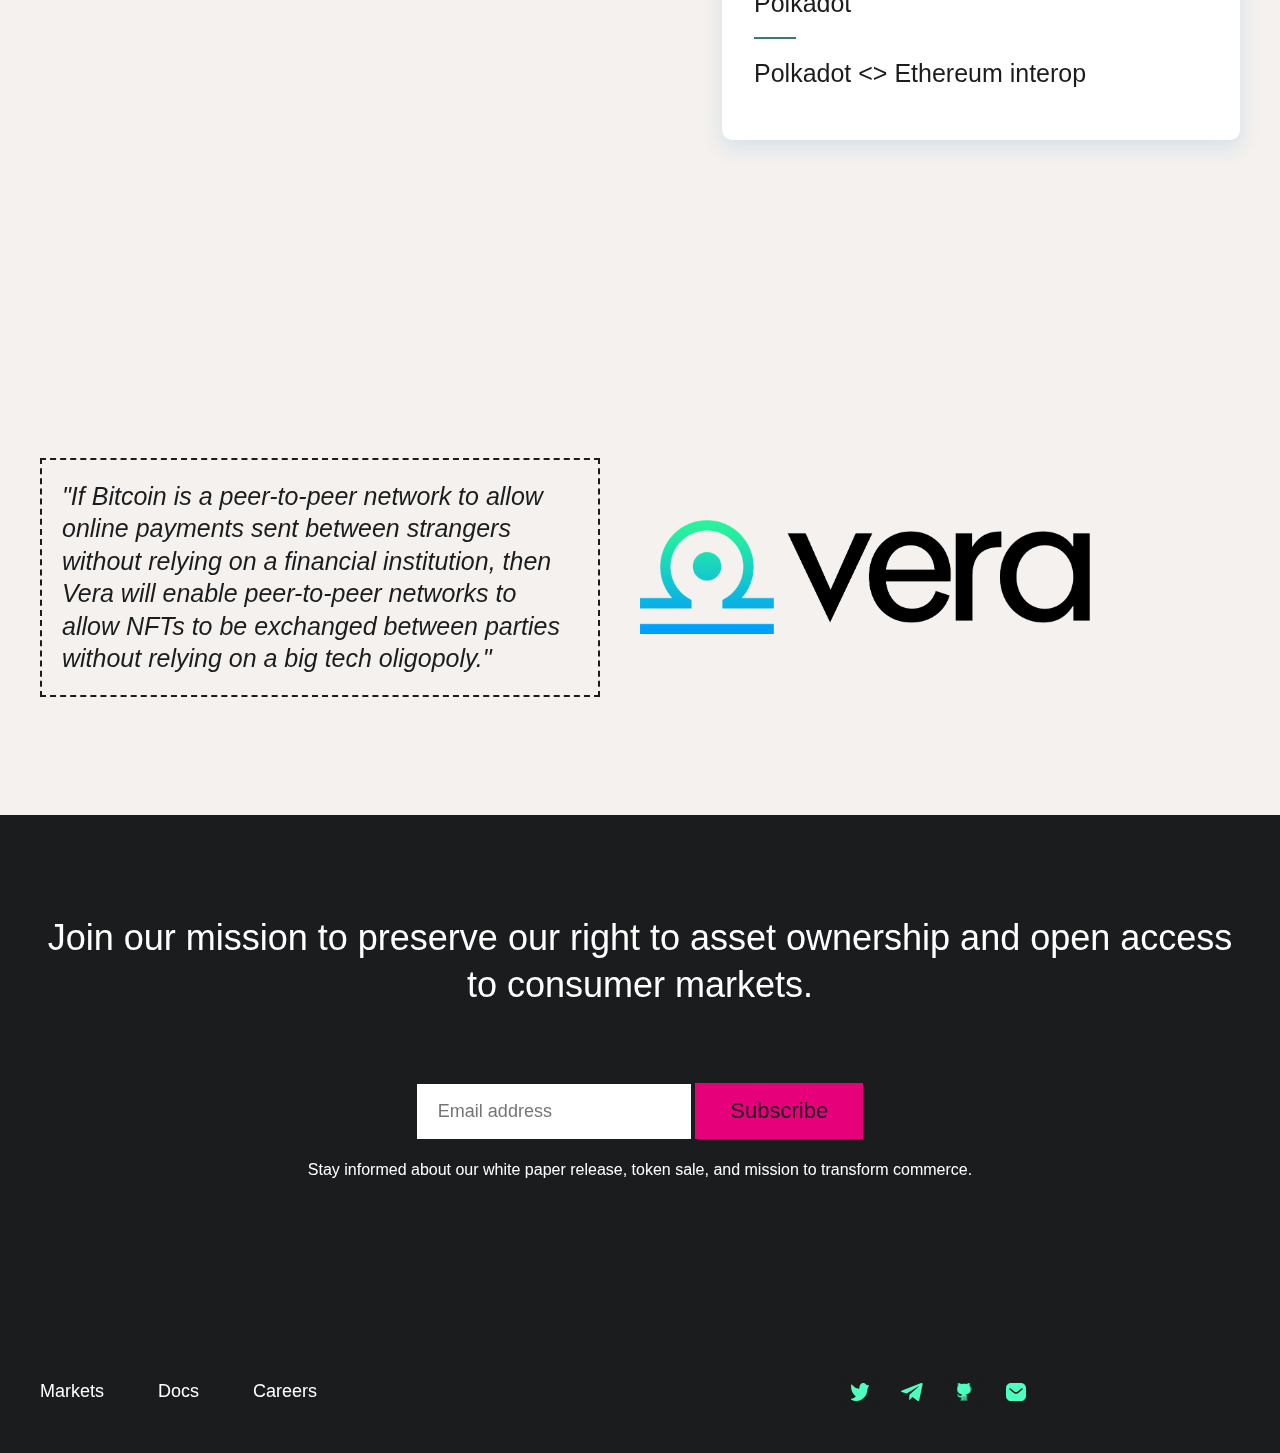
==== commit 263001c5: "add timeline section" ====
--- a/parallel.fi/index.html
+++ b/parallel.fi/index.html
@@ -210,6 +210,212 @@
 				</div>
 			</div>
 		</section> -->
+		
+  <!-- Start : TimeLine  -->
+  <section class="lighter">
+  <div id="timeline" class="section-roadmap">
+    <div class="container">
+		<h2>Roadmap</h2>
+	</div>
+	<br><br>
+    <div class="container-timeline">
+      <div class="process-wrapper">
+        <div class="process-row">
+          <div class="process-col-left"></div>
+          <div class="process-col-right progress">
+            <div class="process-number-wrapper">
+              <div class="number-timeline">2020 Q3</div>
+              <div class="process-number-title">Research</div>
+              <div class="process-dot progress"></div>
+            </div>
+            <div class="process-block">
+              <div class="process-triangle"></div>
+              <h4 class="heading-timeline">Research</h4>
+              <p class="paragraph-small">Competitor analysis</p>
+              <div class="timeline-line"></div>
+              <p class="paragraph-small">Initial prototyping</p>
+            </div>
+          </div>
+        </div>
+        <div class="process-row">
+          <div class="process-col-left progress">
+            <div class="process-block">
+              <div class="process-triangle flipped"></div>
+              <h4 class="heading-timeline">Expansion</h4>
+              <p class="paragraph-small">Grow the core team</p>
+              <div class="timeline-line"></div>
+              <p class="paragraph-small">Finalize protocol draft</p>
+            </div>
+            <div class="process-number-wrapper flipped">
+              <div class="number-timeline">2020 Q4</div>
+              <div class="process-number-title">Expansion</div>
+              <div class="process-dot progress"></div>
+            </div>
+          </div>
+          <div class="process-col-right progress"></div>
+        </div>
+        <div class="process-row">
+          <div class="process-col-left"></div>
+          <div class="process-col-right progress">
+            <div class="process-number-wrapper">
+              <div class="number-timeline">2020 Q4</div>
+              <div class="process-number-title">Fundraising</div>
+              <div class="process-dot progress"></div>
+            </div>
+            <div class="process-block">
+              <div class="process-triangle"></div>
+              <h4 class="heading-timeline">Fundraising</h4>
+              <p class="paragraph-small">Private sale</p>
+              <div class="timeline-line"></div>
+              <p class="paragraph-small">Published <a href="https://docs.paralink.network/whitepaper/summary.html" target="_blank" class="link-timeline">lightpaper</a>
+              </p>
+            </div>
+          </div>
+        </div>
+        <div class="process-row">
+          <div class="process-col-left progress">
+            <div class="process-block">
+              <div class="process-triangle flipped"></div>
+              <h4 class="heading-timeline">Paralink Node</h4>
+              <p class="paragraph-small">Open sourced the Paralink <a href="https://github.com/paralink-network/paralink-node"
+                  target="_blank" class="link-timeline">Node</a> and <a href="https://github.com/paralink-network/paralink-substrate" target="_blank" class="link-timeline">Runtime</a></p>
+            </div>
+            <div class="process-number-wrapper flipped">
+              <div class="number-timeline">2021 Q1</div>
+              <div class="process-number-title">Paralink<br>Node</div>
+              <div class="process-dot progress"></div>
+            </div>
+          </div>
+          <div class="process-col-right progress"></div>
+        </div>
+        <div class="process-row">
+          <div class="process-col-left"></div>
+          <div class="process-col-right progress">
+            <div class="process-number-wrapper">
+              <div class="number-timeline">2021 Q1</div>
+              <div class="process-number-title">Testnet</div>
+              <div class="process-dot progress"></div>
+            </div>
+            <div class="process-block">
+              <div class="process-triangle"></div>
+              <h4 class="heading-timeline">Testnet</h4>
+
+              <p class="paragraph-small">Launched developer <a
+                  href="https://docs.paralink.network/developer-guide/testnet" target="_blank"
+                  class="link-timeline">testnet</a>
+              <div class="timeline-line"></div>
+              <p class="paragraph-small">Paralink oracles for <a href="https://github.com/paralink-network/solidity-contracts"
+                  target="_blank" class="link-timeline">EVM</a> and <a href="https://github.com/paralink-network/ink-contracts" target="_blank" class="link-timeline">WASM</a></p>
+            </div>
+          </div>
+        </div>
+        <div class="process-row">
+          <div class="process-col-left progress">
+            <div class="process-block">
+              <div class="process-triangle flipped"></div>
+              <h4 class="heading-timeline">TGE</h4>
+              <p class="paragraph-small">ERC20 token on <a
+                  href="https://etherscan.io/address/0x3a8d5BC8A8948b68DfC0Ce9C14aC4150e083518c"
+                  target="_blank" class="link-timeline">Ethereum</a></p>
+              <div class="timeline-line"></div>
+              <p class="paragraph-small">Exchange integrations</p>
+            </div>
+            <div class="process-number-wrapper flipped">
+              <div class="number-timeline">2021 Q1</div>
+              <div class="process-number-title">TGE</div>
+              <div class="process-dot progress"></div>
+            </div>
+          </div>
+          <div class="process-col-right"></div>
+        </div>
+        <div class="process-row">
+          <div class="process-col-left"></div>
+          <div class="process-col-right">
+            <div class="process-number-wrapper">
+              <div class="number-timeline">2021 Q2</div>
+              <div class="process-number-title">Ecosystem</div>
+              <div class="process-dot"></div>
+            </div>
+            <div class="process-block">
+              <div class="process-triangle"></div>
+              <h4 class="heading-timeline">Ecosystem support</h4>
+              <p class="paragraph-small">Integrate with Polkadot SC platforms</p>
+              <div class="timeline-line"></div>
+              <p class="paragraph-small">Partner network lockdrops</p>
+            </div>
+          </div>
+        </div>
+        <div class="process-row">
+          <div class="process-col-left">
+            <div class="process-block">
+              <div class="process-triangle flipped"></div>
+              <h4 class="heading-timeline">Relayer Quorum</h4>
+              <p class="paragraph-small">Launch a parachain on Rococo testnet</p>
+              <div class="timeline-line"></div>
+              <p class="paragraph-small">PARA staking and rewards</p>
+            </div>
+            <div class="process-number-wrapper flipped">
+              <div class="number-timeline">2021 Q3</div>
+              <div class="process-number-title">Relayer<br>Quorum</div>
+              <div class="process-dot"></div>
+            </div>
+          </div>
+          <div class="process-col-right"></div>
+        </div>
+        <div class="process-row">
+          <div class="process-col-left"></div>
+          <div class="process-col-right">
+            <div class="process-number-wrapper">
+              <div class="number-timeline">2021 Q4</div>
+              <div class="process-number-title">Kusama</div>
+              <div class="process-dot"></div>
+            </div>
+            <div class="process-block">
+              <div class="process-triangle"></div>
+              <h4 class="heading-timeline">Kusama</h4>
+              <p class="paragraph-small">Deploy Paralink as parachain on Kusama network</p>
+            </div>
+          </div>
+        </div>
+        <div class="process-row">
+          <div class="process-col-left">
+            <div class="process-block">
+              <div class="process-triangle flipped"></div>
+              <h4 class="heading-timeline">Reliability Monitoring</h4>
+              <p class="paragraph-small">Data stream reliability explorer</p>
+              <div class="timeline-line"></div>
+              <p class="paragraph-small">Quorums reputation tracking</p>
+            </div>
+            <div class="process-number-wrapper flipped">
+              <div class="number-timeline">2021 Q4</div>
+              <div class="process-number-title">Reliability<br>Monitoring</div>
+              <div class="process-dot"></div>
+            </div>
+          </div>
+          <div class="process-col-right"></div>
+        </div>
+        <div class="process-row">
+          <div class="process-col-left"></div>
+          <div class="process-col-right last">
+            <div class="process-number-wrapper">
+              <div class="number-timeline">TBD</div>
+              <div class="process-number-title">Polkadot</div>
+              <div class="process-dot"></div>
+            </div>
+            <div class="process-block">
+              <div class="process-triangle"></div>
+              <h4 class="heading-timeline">Polkadot</h4>
+              <p class="paragraph-small">Deploy Paralink as parachain on Polkadot</p>
+              <div class="timeline-line"></div>
+              <p class="paragraph-small">Polkadot &lt;&gt; Ethereum interop</p>
+            </div>
+          </div>
+        </div>
+      </div>
+    </div>
+  </div>
+  </div>
+		</section>
 		<section class="lighter">
 			<div class="container">
 				<div class="grid">
@@ -283,7 +489,7 @@
 		<section class="getintouch" id="getintouch">
 			<div class="container" style="text-align:center;">
 				<h3>Join our mission to preserve our right to asset ownership and open access to consumer markets.</h3>
-				<form class="suscribe" action="https://veraprotocol.us4.list-manage.com/subscribe/post?u=f8d6efcbd47d19dc0a37fe303&amp;id=28af1977e4" method="post" autocomplete="off">
+				<form class="suscribe" target="_blank" action="https://veraprotocol.us4.list-manage.com/subscribe/post?u=f8d6efcbd47d19dc0a37fe303&amp;id=28af1977e4" method="post" autocomplete="off">
 					<div class="suscribe__form">
 						<div id="mce-responses" class="clear">
 							<div class="response" id="mce-error-response" style="display:none"></div>
--- a/parallel.fi/assets/css/style.css
+++ b/parallel.fi/assets/css/style.css
@@ -2104,6 +2104,276 @@
 
 /*# sourceMappingURL=style.css.map */
 
+
+.section-roadmap {
+  position: relative;
+  display: -webkit-box;
+  display: -webkit-flex;
+  display: -ms-flexbox;
+  display: flex;
+  overflow: hidden;
+  min-height: 800px;
+  padding-top: 100px;
+  padding-bottom: 100px;
+  -webkit-box-orient: vertical;
+  -webkit-box-direction: normal;
+  -webkit-flex-direction: column;
+  -ms-flex-direction: column;
+  flex-direction: column;
+  -webkit-box-pack: start;
+  -webkit-justify-content: flex-start;
+  -ms-flex-pack: start;
+  justify-content: flex-start;
+  -webkit-box-align: center;
+  -webkit-align-items: center;
+  -ms-flex-align: center;
+  align-items: center;
+  /* background-color: #F4F1EE; */
+}
+
+.timeline-line {
+  width: 42px;
+  height: 2px;
+  margin-top: 10px;
+  margin-bottom: 10px;
+  background-color: #327b81;
+}
+
+.link-timeline {
+  color: #327b81;
+  text-decoration: none;
+}
+
+.heading-timeline {
+  margin-top: 0px;
+}
+
+.process-block {
+  position: relative;
+  padding: 32px;
+  border-radius: 10px;
+  background-color: #fff;
+  background-image: none;
+  box-shadow: 0 8px 20px 0 rgba(40, 133, 208, 0.15);
+  -webkit-transition: all 200ms ease;
+  transition: all 200ms ease;
+}
+
+.process-block:hover {
+  box-shadow: 0 8px 20px 0 rgba(40, 133, 208, 0.25);
+}
+
+.process-number-wrapper {
+  position: absolute;
+  left: 0%;
+  top: 0%;
+  right: auto;
+  bottom: auto;
+  z-index: 50;
+  display: -webkit-box;
+  display: -webkit-flex;
+  display: -ms-flexbox;
+  display: flex;
+  margin-left: -1px;
+  padding-top: 8px;
+  -webkit-box-orient: vertical;
+  -webkit-box-direction: normal;
+  -webkit-flex-direction: column;
+  -ms-flex-direction: column;
+  flex-direction: column;
+  -webkit-box-pack: center;
+  -webkit-justify-content: center;
+  -ms-flex-pack: center;
+  justify-content: center;
+  -webkit-box-align: center;
+  -webkit-align-items: center;
+  -ms-flex-align: center;
+  align-items: center;
+  background-color: #F4F1EE;
+  -webkit-transform: translate(-50%, -25px);
+  -ms-transform: translate(-50%, -25px);
+  transform: translate(-50%, -25px);
+}
+
+.process-number-wrapper.flipped {
+  left: auto;
+  top: 0%;
+  right: 0%;
+  bottom: auto;
+  margin-right: -1px;
+  margin-left: 0px;
+  -webkit-transform: translate(50%, -25px);
+  -ms-transform: translate(50%, -25px);
+  transform: translate(50%, -25px);
+}
+
+.process-col-left {
+  position: relative;
+  padding-right: 80px;
+}
+
+.process-wrapper {
+  width: 100%;
+  height: auto;
+}
+
+.process-dot {
+  width: 16px;
+  height: 16px;
+  border-radius: 50%;
+  background-color: #c7e6f7;
+}
+
+.process-dot.progress {
+  background-color: #e6007a;
+  box-shadow: 0 0 15px 0 #e6007a;
+}
+
+.process-number-title {
+  margin-top: 0px;
+  margin-bottom: 8px;
+  padding-right: 5px;
+  padding-left: 5px;
+  color: #131314;
+  font-size: 11px;
+  line-height: 14px;
+  font-weight: 600;
+  text-align: center;
+  letter-spacing: 0.5px;
+  text-transform: uppercase;
+}
+
+.process-triangle {
+  position: absolute;
+  left: -10px;
+  top: 24px;
+  right: auto;
+  bottom: auto;
+  width: 20px;
+  height: 20px;
+  background-color: #fff;
+  -webkit-transform: rotate(45deg);
+  -ms-transform: rotate(45deg);
+  transform: rotate(45deg);
+}
+
+.process-triangle.flipped {
+  left: auto;
+  top: 24px;
+  right: -10px;
+  bottom: auto;
+  background-color: #fff;
+}
+
+.process-col-right {
+  position: relative;
+  padding-left: 80px;
+  border-left: 2px dashed #d4e8f4;
+}
+
+.process-col-right.last {
+  border-left-color: transparent;
+}
+
+.process-col-right.progress {
+  border-left-color: #47B1B8;
+}
+
+.process-row {
+  display: -ms-grid;
+  display: grid;
+  width: 100%;
+  grid-auto-columns: 1fr;
+  grid-column-gap: 0px;
+  grid-row-gap: 0px;
+  -ms-grid-columns: 1fr 1fr;
+  grid-template-columns: 1fr 1fr;
+  -ms-grid-rows: auto;
+  grid-template-rows: auto;
+}
+
+.number-timeline {
+  margin-bottom: 5px;
+  color: #e6007a;
+  font-size: 20px;
+  line-height: 16px;
+  font-weight: 600;
+  letter-spacing: 1px;
+  text-transform: uppercase;
+}
+
+.container-timeline {
+  position: relative;
+  z-index: 5;
+  width: 100%;
+  max-width: 1200px;
+  margin-right: auto;
+  margin-left: auto;
+}
+
+@media screen and (max-width: 991px) {
+
+  .process-col-right {
+    padding-right: 100px;
+    padding-left: 80px;
+    border-left: 2px dashed #d4d6df;
+  }
+
+  .process-col-left {
+    padding-right: 100px;
+    padding-left: 80px;
+    border-left: 2px dashed #d4d6df;
+  }
+
+
+  .process-col-left.progress {
+    border-left-color: #47B1B8;
+  }
+
+  .process-triangle.flipped {
+    left: -10px;
+    top: 32px;
+    right: auto;
+    bottom: auto;
+  }
+
+  .process-row {
+    padding-bottom: 20px;
+    -ms-grid-columns: 1fr;
+    grid-template-columns: 1fr;
+  }
+
+  .container-timeline {
+    padding-right: 20px;
+    padding-left: 80px;
+  }
+
+}
+
+@media screen and (max-width: 767px) {
+
+  .process-block {
+    padding: 24px;
+  }
+
+  .process-col-left {
+    padding-left: 60px;
+    padding-right: 90px;
+  }
+
+  .process-col-right {
+    padding-left: 60px;
+    padding-right: 90px;
+  }
+
+  .container-timeline {
+    padding-left: 56px;
+  }
+
+}
+
+
+
 /* Set size for font awesome icons*/
 i.fal {
   font-size: 170px;
